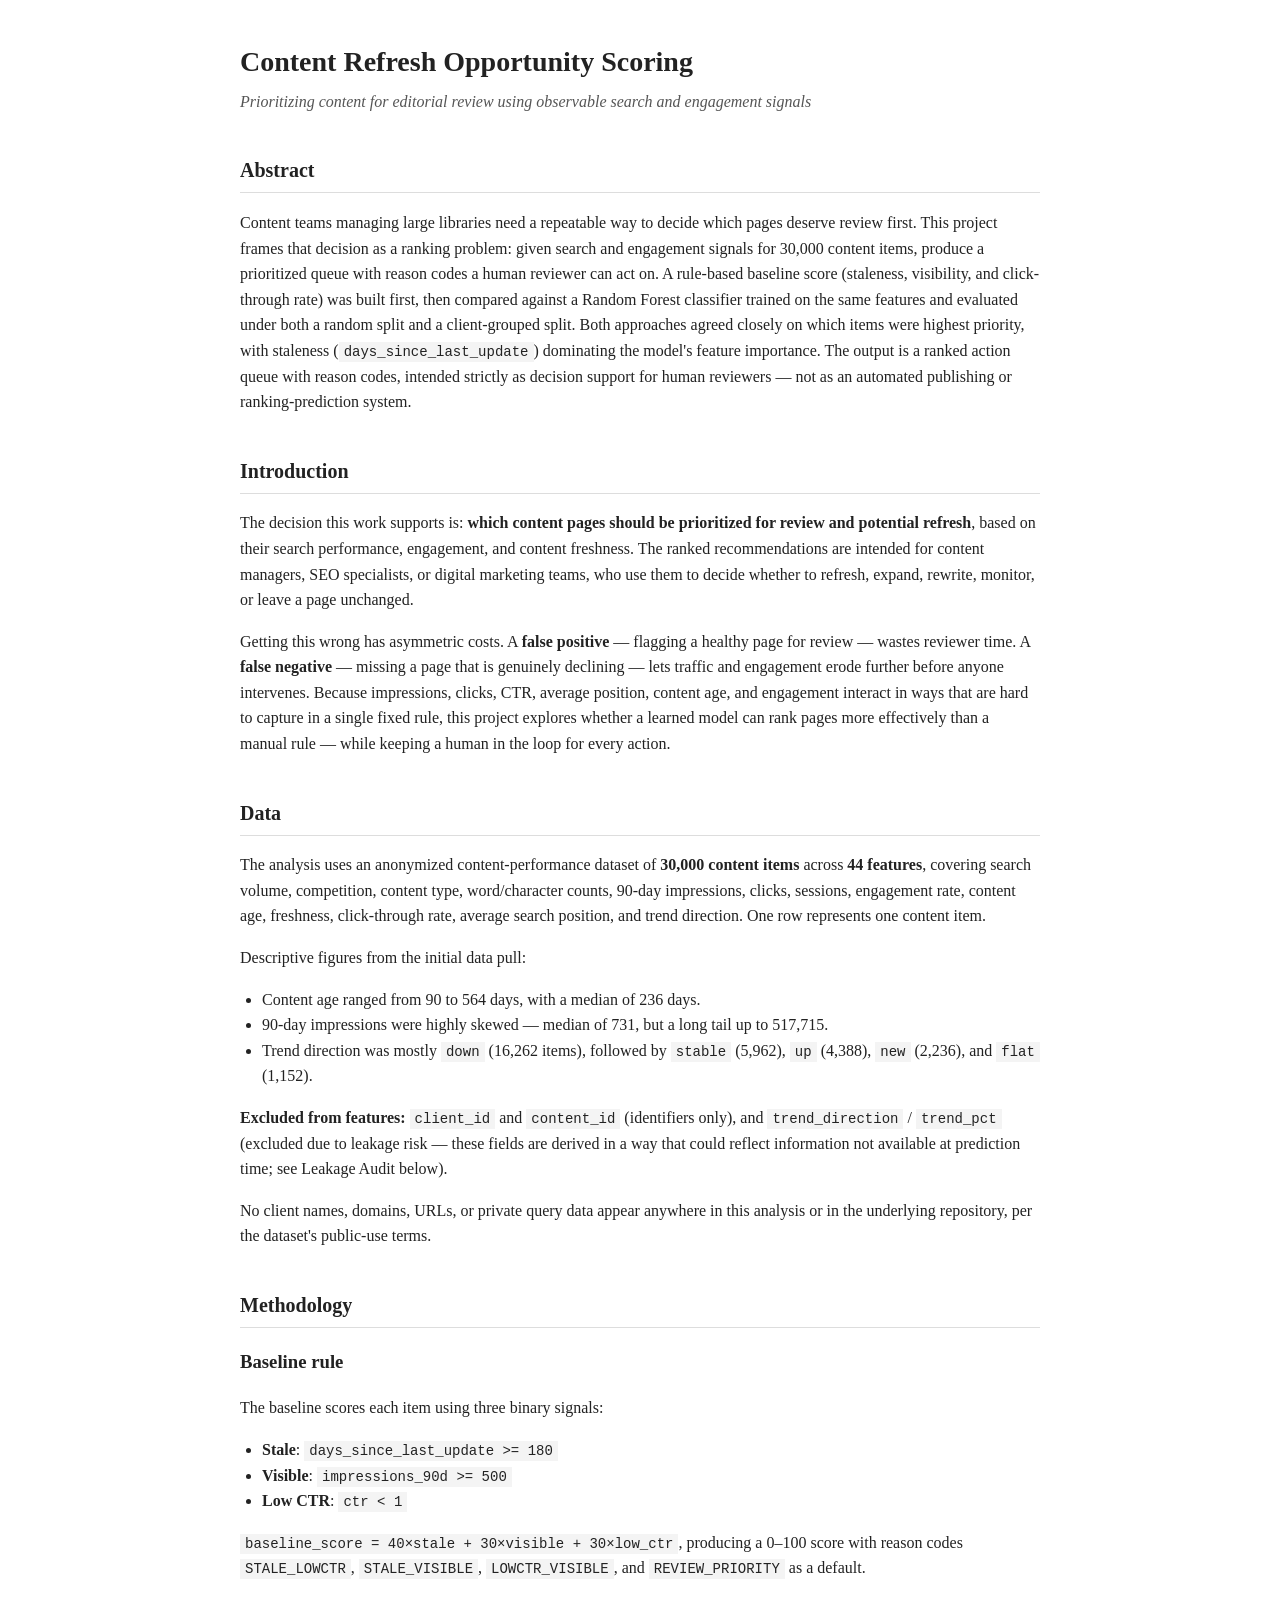
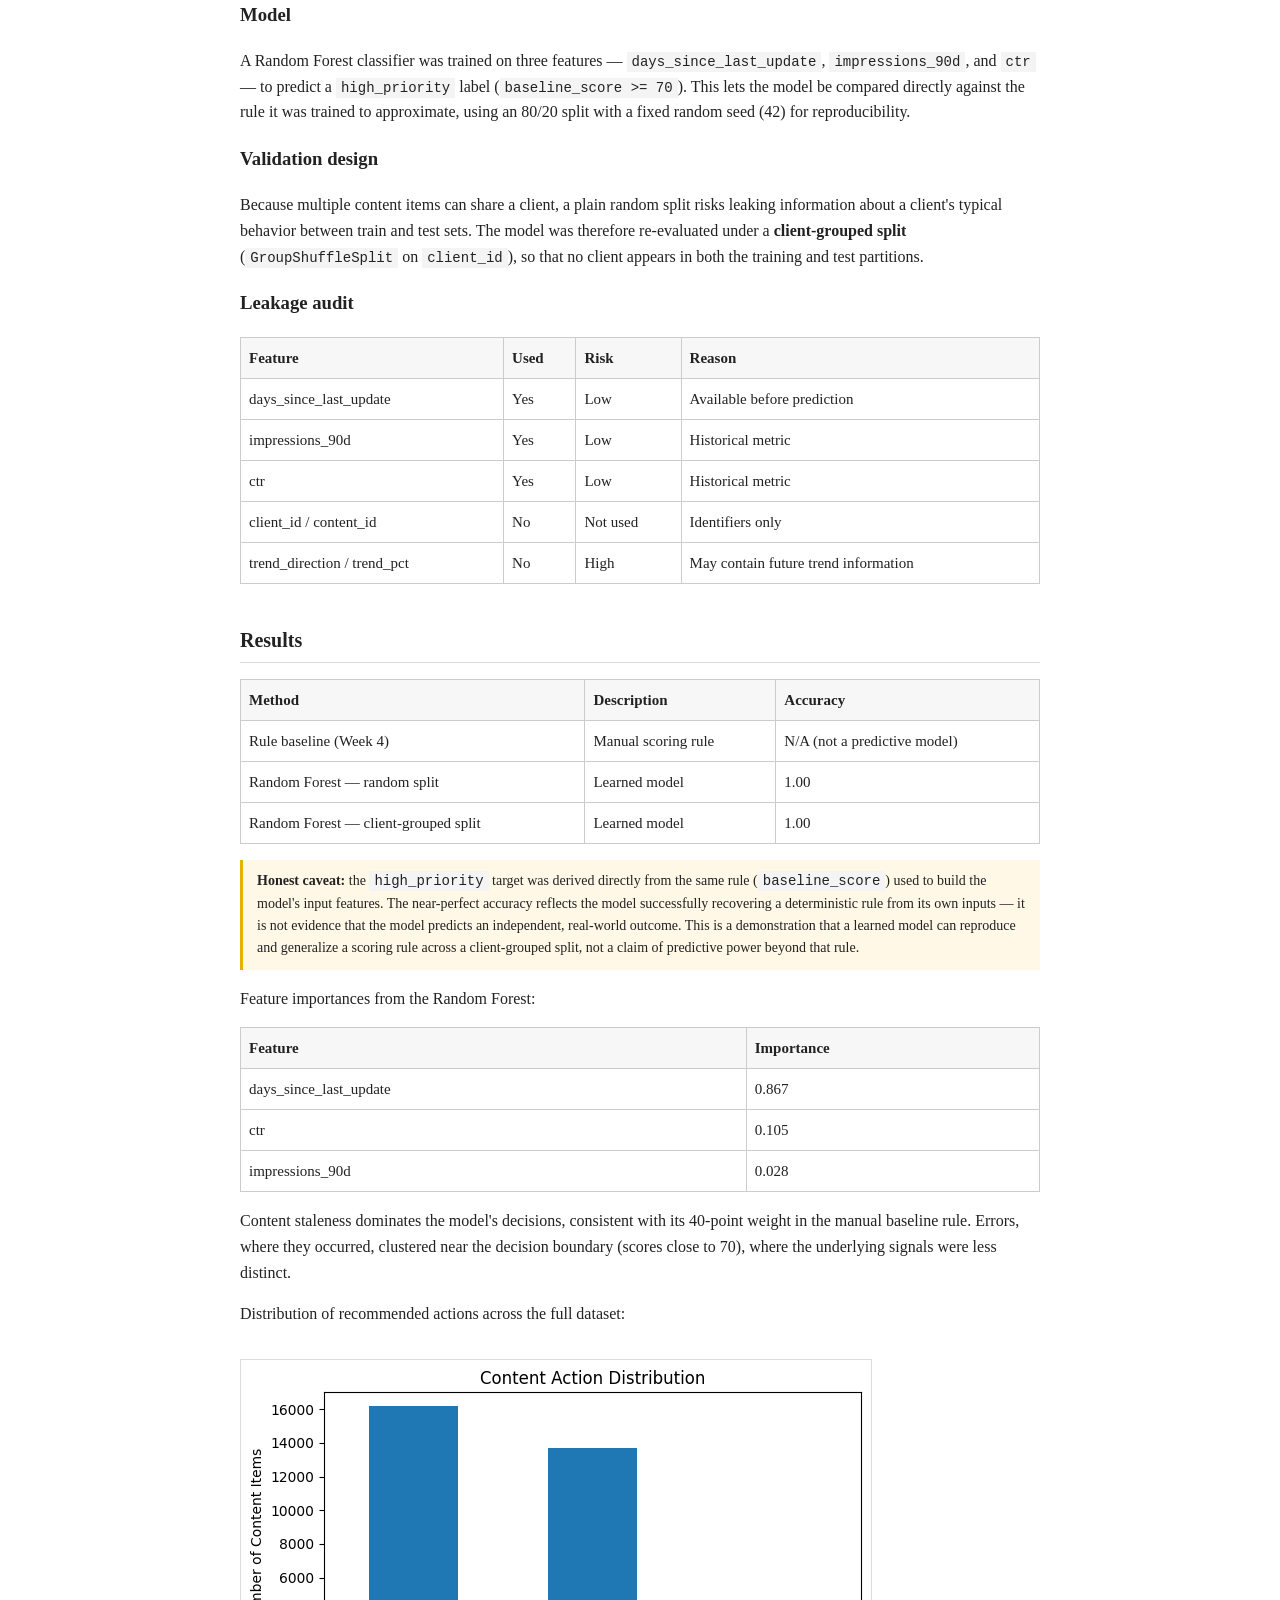
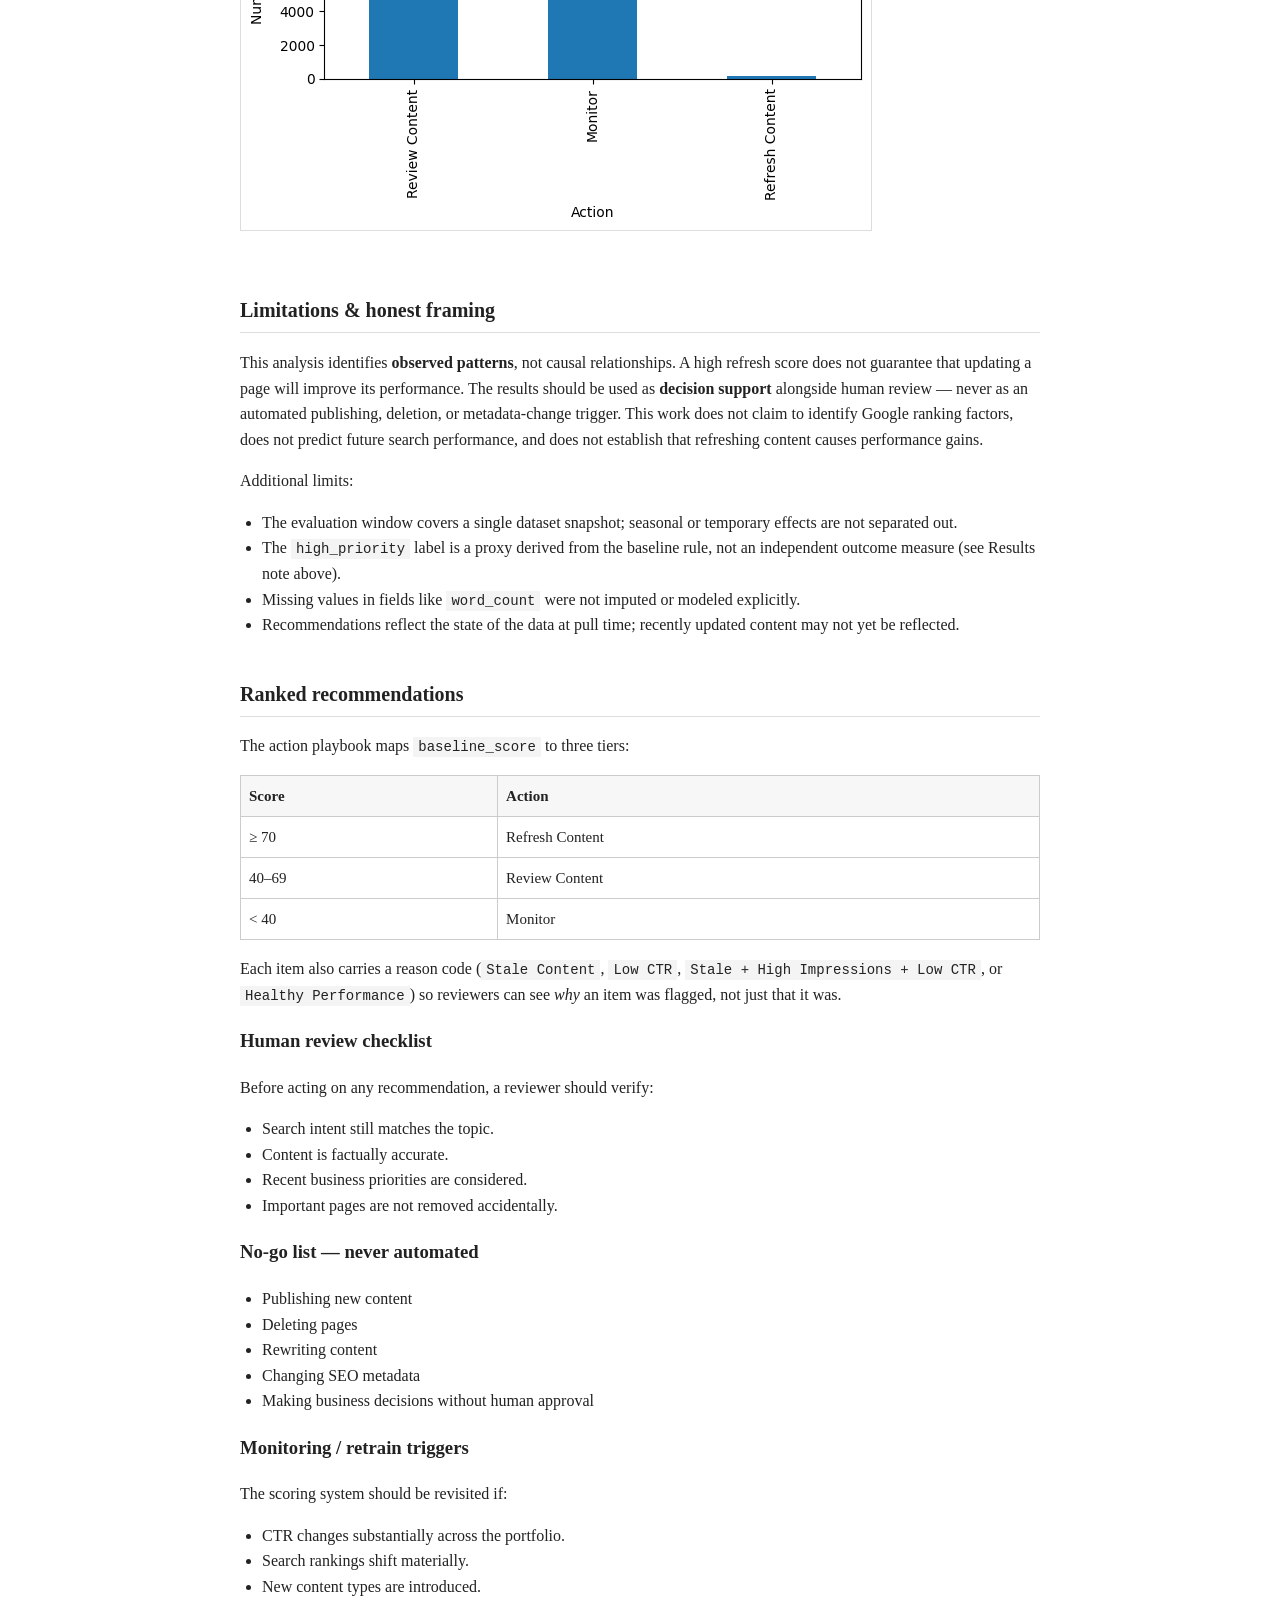
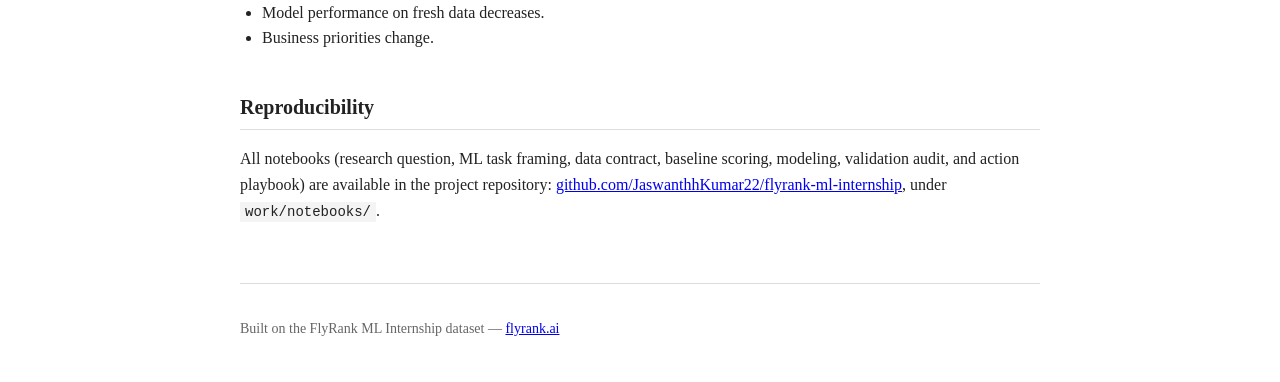
==== index.html @ 51cc2ea5 "Add initial HTML structure for content scoring project This HTML document outlines the project on co" ====
<!DOCTYPE html>
<html lang="en">
<head>
<meta charset="UTF-8">
<title>Content Refresh Opportunity Scoring — FlyRank Capstone</title>
<style>
  body { max-width: 800px; margin: 40px auto; padding: 0 20px; font-family: Georgia, serif; line-height: 1.6; color: #222; }
  h1 { font-size: 28px; margin-bottom: 4px; }
  .subtitle { color: #555; font-style: italic; margin-top: 0; }
  h2 { font-size: 20px; margin-top: 40px; border-bottom: 1px solid #ddd; padding-bottom: 6px; }
  table { border-collapse: collapse; width: 100%; margin: 16px 0; font-size: 15px; }
  th, td { border: 1px solid #ccc; padding: 8px; text-align: left; }
  th { background: #f7f7f7; }
  code { background: #f4f4f4; padding: 2px 5px; font-family: monospace; font-size: 14px; }
  img { max-width: 100%; margin: 16px 0; border: 1px solid #ddd; }
  .note { background: #fff8e6; border-left: 3px solid #e0b400; padding: 10px 14px; font-size: 14px; margin: 16px 0; }
  ul { padding-left: 22px; }
  footer { margin-top: 60px; padding-top: 20px; border-top: 1px solid #ddd; font-size: 14px; color: #666; }
</style>
</head>
<body>

<h1>Content Refresh Opportunity Scoring</h1>
<p class="subtitle">Prioritizing content for editorial review using observable search and engagement signals</p>

<h2>Abstract</h2>
<p>
Content teams managing large libraries need a repeatable way to decide which pages deserve review first.
This project frames that decision as a ranking problem: given search and engagement signals for 30,000
content items, produce a prioritized queue with reason codes a human reviewer can act on. A rule-based
baseline score (staleness, visibility, and click-through rate) was built first, then compared against a
Random Forest classifier trained on the same features and evaluated under both a random split and a
client-grouped split. Both approaches agreed closely on which items were highest priority, with staleness
(<code>days_since_last_update</code>) dominating the model's feature importance. The output is a ranked
action queue with reason codes, intended strictly as decision support for human reviewers — not as an
automated publishing or ranking-prediction system.
</p>

<h2>Introduction</h2>
<p>
The decision this work supports is: <strong>which content pages should be prioritized for review and
potential refresh</strong>, based on their search performance, engagement, and content freshness. The
ranked recommendations are intended for content managers, SEO specialists, or digital marketing teams,
who use them to decide whether to refresh, expand, rewrite, monitor, or leave a page unchanged.
</p>
<p>
Getting this wrong has asymmetric costs. A <strong>false positive</strong> — flagging a healthy page for
review — wastes reviewer time. A <strong>false negative</strong> — missing a page that is genuinely
declining — lets traffic and engagement erode further before anyone intervenes. Because impressions, clicks,
CTR, average position, content age, and engagement interact in ways that are hard to capture in a single
fixed rule, this project explores whether a learned model can rank pages more effectively than a manual
rule — while keeping a human in the loop for every action.
</p>

<h2>Data</h2>
<p>
The analysis uses an anonymized content-performance dataset of <strong>30,000 content items</strong> across
<strong>44 features</strong>, covering search volume, competition, content type, word/character counts,
90-day impressions, clicks, sessions, engagement rate, content age, freshness, click-through rate, average
search position, and trend direction. One row represents one content item.
</p>
<p>
Descriptive figures from the initial data pull:
</p>
<ul>
  <li>Content age ranged from 90 to 564 days, with a median of 236 days.</li>
  <li>90-day impressions were highly skewed — median of 731, but a long tail up to 517,715.</li>
  <li>Trend direction was mostly <code>down</code> (16,262 items), followed by <code>stable</code> (5,962),
  <code>up</code> (4,388), <code>new</code> (2,236), and <code>flat</code> (1,152).</li>
</ul>
<p>
<strong>Excluded from features:</strong> <code>client_id</code> and <code>content_id</code> (identifiers
only), and <code>trend_direction</code> / <code>trend_pct</code> (excluded due to leakage risk — these
fields are derived in a way that could reflect information not available at prediction time; see Leakage
Audit below).
</p>
<p>
No client names, domains, URLs, or private query data appear anywhere in this analysis or in the underlying
repository, per the dataset's public-use terms.
</p>

<h2>Methodology</h2>
<h3>Baseline rule</h3>
<p>
The baseline scores each item using three binary signals:
</p>
<ul>
  <li><strong>Stale</strong>: <code>days_since_last_update &gt;= 180</code></li>
  <li><strong>Visible</strong>: <code>impressions_90d &gt;= 500</code></li>
  <li><strong>Low CTR</strong>: <code>ctr &lt; 1</code></li>
</ul>
<p>
<code>baseline_score = 40×stale + 30×visible + 30×low_ctr</code>, producing a 0–100 score with reason
codes <code>STALE_LOWCTR</code>, <code>STALE_VISIBLE</code>, <code>LOWCTR_VISIBLE</code>, and
<code>REVIEW_PRIORITY</code> as a default.
</p>

<h3>Model</h3>
<p>
A Random Forest classifier was trained on three features — <code>days_since_last_update</code>,
<code>impressions_90d</code>, and <code>ctr</code> — to predict a <code>high_priority</code> label
(<code>baseline_score &gt;= 70</code>). This lets the model be compared directly against the rule it was
trained to approximate, using an 80/20 split with a fixed random seed (42) for reproducibility.
</p>

<h3>Validation design</h3>
<p>
Because multiple content items can share a client, a plain random split risks leaking information about a
client's typical behavior between train and test sets. The model was therefore re-evaluated under a
<strong>client-grouped split</strong> (<code>GroupShuffleSplit</code> on <code>client_id</code>), so that
no client appears in both the training and test partitions.
</p>

<h3>Leakage audit</h3>
<table>
<tr><th>Feature</th><th>Used</th><th>Risk</th><th>Reason</th></tr>
<tr><td>days_since_last_update</td><td>Yes</td><td>Low</td><td>Available before prediction</td></tr>
<tr><td>impressions_90d</td><td>Yes</td><td>Low</td><td>Historical metric</td></tr>
<tr><td>ctr</td><td>Yes</td><td>Low</td><td>Historical metric</td></tr>
<tr><td>client_id / content_id</td><td>No</td><td>Not used</td><td>Identifiers only</td></tr>
<tr><td>trend_direction / trend_pct</td><td>No</td><td>High</td><td>May contain future trend information</td></tr>
</table>

<h2>Results</h2>
<table>
<tr><th>Method</th><th>Description</th><th>Accuracy</th></tr>
<tr><td>Rule baseline (Week 4)</td><td>Manual scoring rule</td><td>N/A (not a predictive model)</td></tr>
<tr><td>Random Forest — random split</td><td>Learned model</td><td>1.00</td></tr>
<tr><td>Random Forest — client-grouped split</td><td>Learned model</td><td>1.00</td></tr>
</table>

<div class="note">
<strong>Honest caveat:</strong> the <code>high_priority</code> target was derived directly from the same
rule (<code>baseline_score</code>) used to build the model's input features. The near-perfect accuracy
reflects the model successfully recovering a deterministic rule from its own inputs — it is not evidence
that the model predicts an independent, real-world outcome. This is a demonstration that a learned model
can reproduce and generalize a scoring rule across a client-grouped split, not a claim of predictive power
beyond that rule.
</div>

<p>Feature importances from the Random Forest:</p>
<table>
<tr><th>Feature</th><th>Importance</th></tr>
<tr><td>days_since_last_update</td><td>0.867</td></tr>
<tr><td>ctr</td><td>0.105</td></tr>
<tr><td>impressions_90d</td><td>0.028</td></tr>
</table>
<p>
Content staleness dominates the model's decisions, consistent with its 40-point weight in the manual
baseline rule. Errors, where they occurred, clustered near the decision boundary (scores close to 70),
where the underlying signals were less distinct.
</p>

<p>Distribution of recommended actions across the full dataset:</p>
<img src="work/figures/action_distribution.png" alt="Bar chart showing counts of content items assigned to Refresh Content, Review Content, and Monitor actions">

<h2>Limitations &amp; honest framing</h2>
<p>
This analysis identifies <strong>observed patterns</strong>, not causal relationships. A high refresh
score does not guarantee that updating a page will improve its performance. The results should be used as
<strong>decision support</strong> alongside human review — never as an automated publishing, deletion, or
metadata-change trigger. This work does not claim to identify Google ranking factors, does not predict
future search performance, and does not establish that refreshing content causes performance gains.
</p>
<p>
Additional limits:
</p>
<ul>
  <li>The evaluation window covers a single dataset snapshot; seasonal or temporary effects are not
  separated out.</li>
  <li>The <code>high_priority</code> label is a proxy derived from the baseline rule, not an independent
  outcome measure (see Results note above).</li>
  <li>Missing values in fields like <code>word_count</code> were not imputed or modeled explicitly.</li>
  <li>Recommendations reflect the state of the data at pull time; recently updated content may not yet be
  reflected.</li>
</ul>

<h2>Ranked recommendations</h2>
<p>
The action playbook maps <code>baseline_score</code> to three tiers:
</p>
<table>
<tr><th>Score</th><th>Action</th></tr>
<tr><td>≥ 70</td><td>Refresh Content</td></tr>
<tr><td>40–69</td><td>Review Content</td></tr>
<tr><td>&lt; 40</td><td>Monitor</td></tr>
</table>
<p>
Each item also carries a reason code (<code>Stale Content</code>, <code>Low CTR</code>,
<code>Stale + High Impressions + Low CTR</code>, or <code>Healthy Performance</code>) so reviewers can see
<em>why</em> an item was flagged, not just that it was.
</p>

<h3>Human review checklist</h3>
<p>Before acting on any recommendation, a reviewer should verify:</p>
<ul>
  <li>Search intent still matches the topic.</li>
  <li>Content is factually accurate.</li>
  <li>Recent business priorities are considered.</li>
  <li>Important pages are not removed accidentally.</li>
</ul>

<h3>No-go list — never automated</h3>
<ul>
  <li>Publishing new content</li>
  <li>Deleting pages</li>
  <li>Rewriting content</li>
  <li>Changing SEO metadata</li>
  <li>Making business decisions without human approval</li>
</ul>

<h3>Monitoring / retrain triggers</h3>
<p>The scoring system should be revisited if:</p>
<ul>
  <li>CTR changes substantially across the portfolio.</li>
  <li>Search rankings shift materially.</li>
  <li>New content types are introduced.</li>
  <li>Model performance on fresh data decreases.</li>
  <li>Business priorities change.</li>
</ul>

<h2>Reproducibility</h2>
<p>
All notebooks (research question, ML task framing, data contract, baseline scoring, modeling, validation
audit, and action playbook) are available in the project repository:
<a href="https://github.com/JaswanthhKumar22/flyrank-ml-internship">github.com/JaswanthhKumar22/flyrank-ml-internship</a>,
under <code>work/notebooks/</code>.
</p>

<footer>
<p>Built on the FlyRank ML Internship dataset — <a href="https://flyrank.ai">flyrank.ai</a></p>
</footer>

</body>
</html>
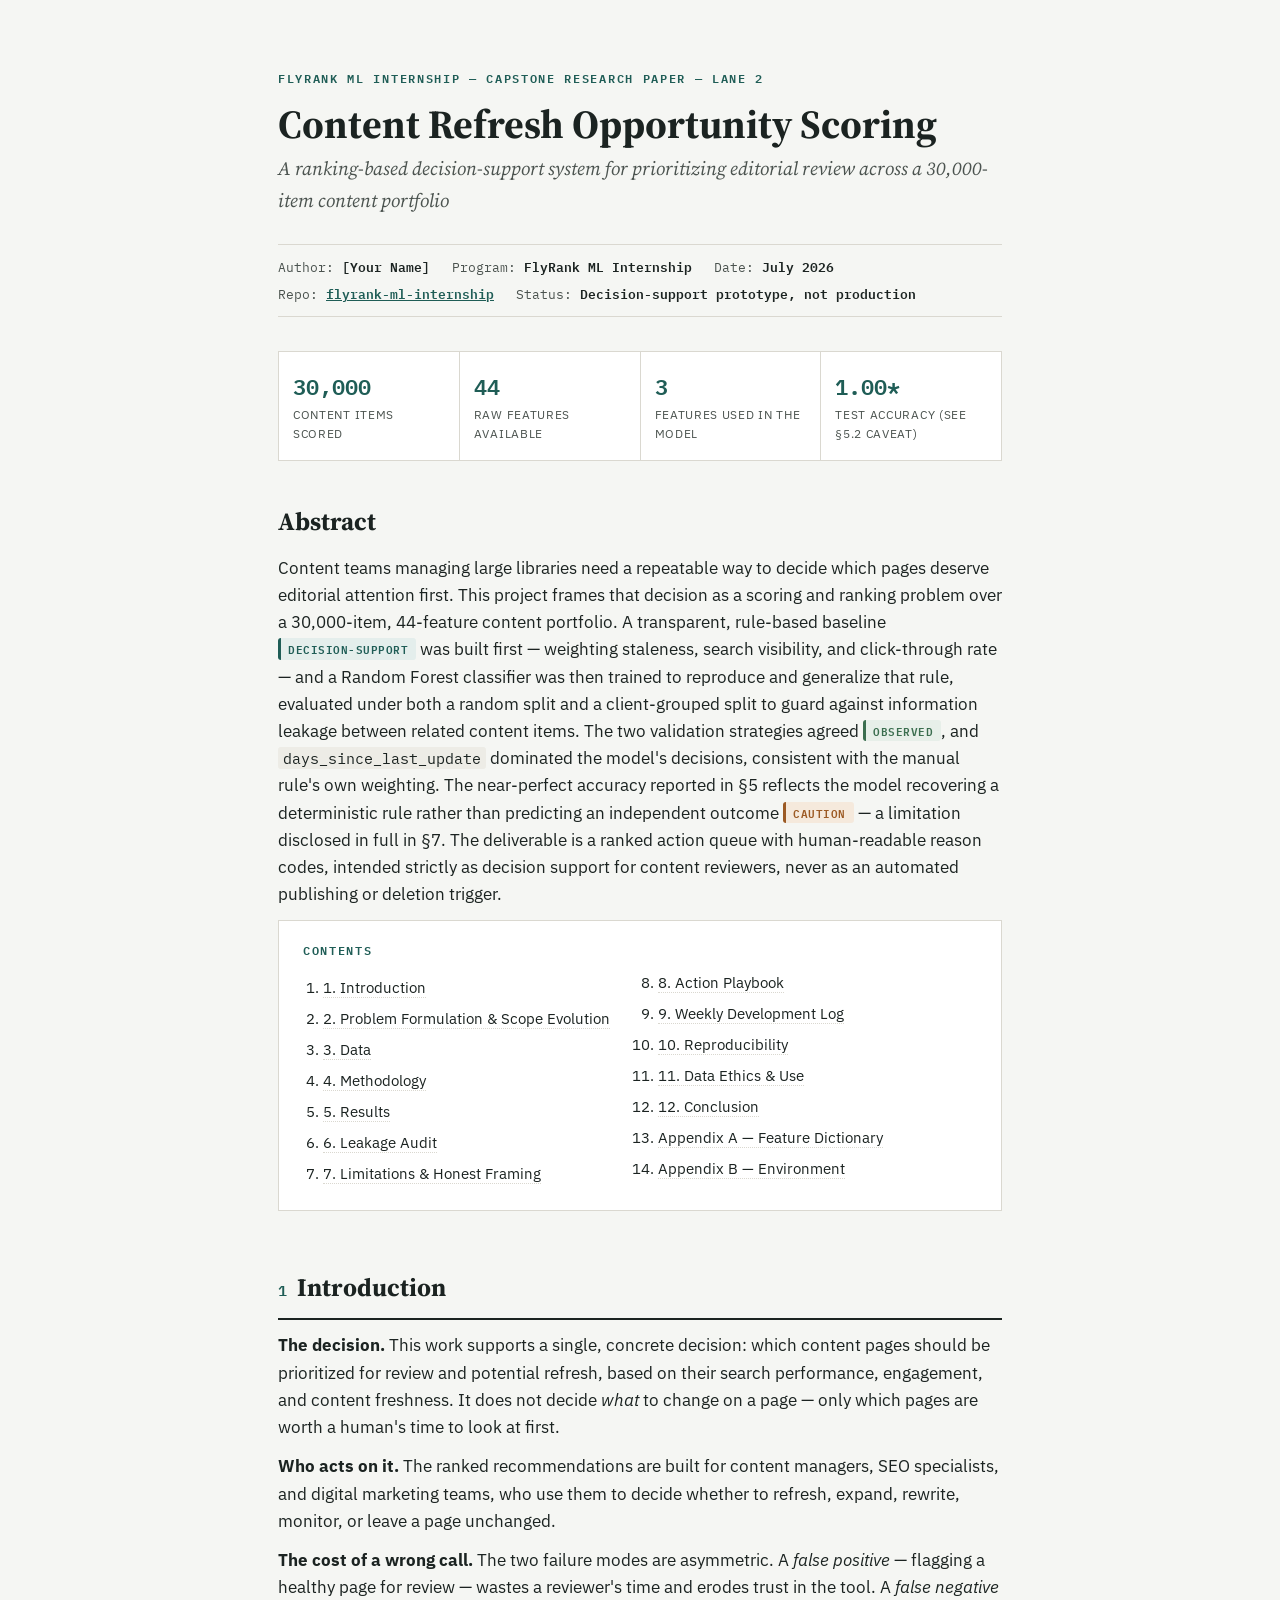
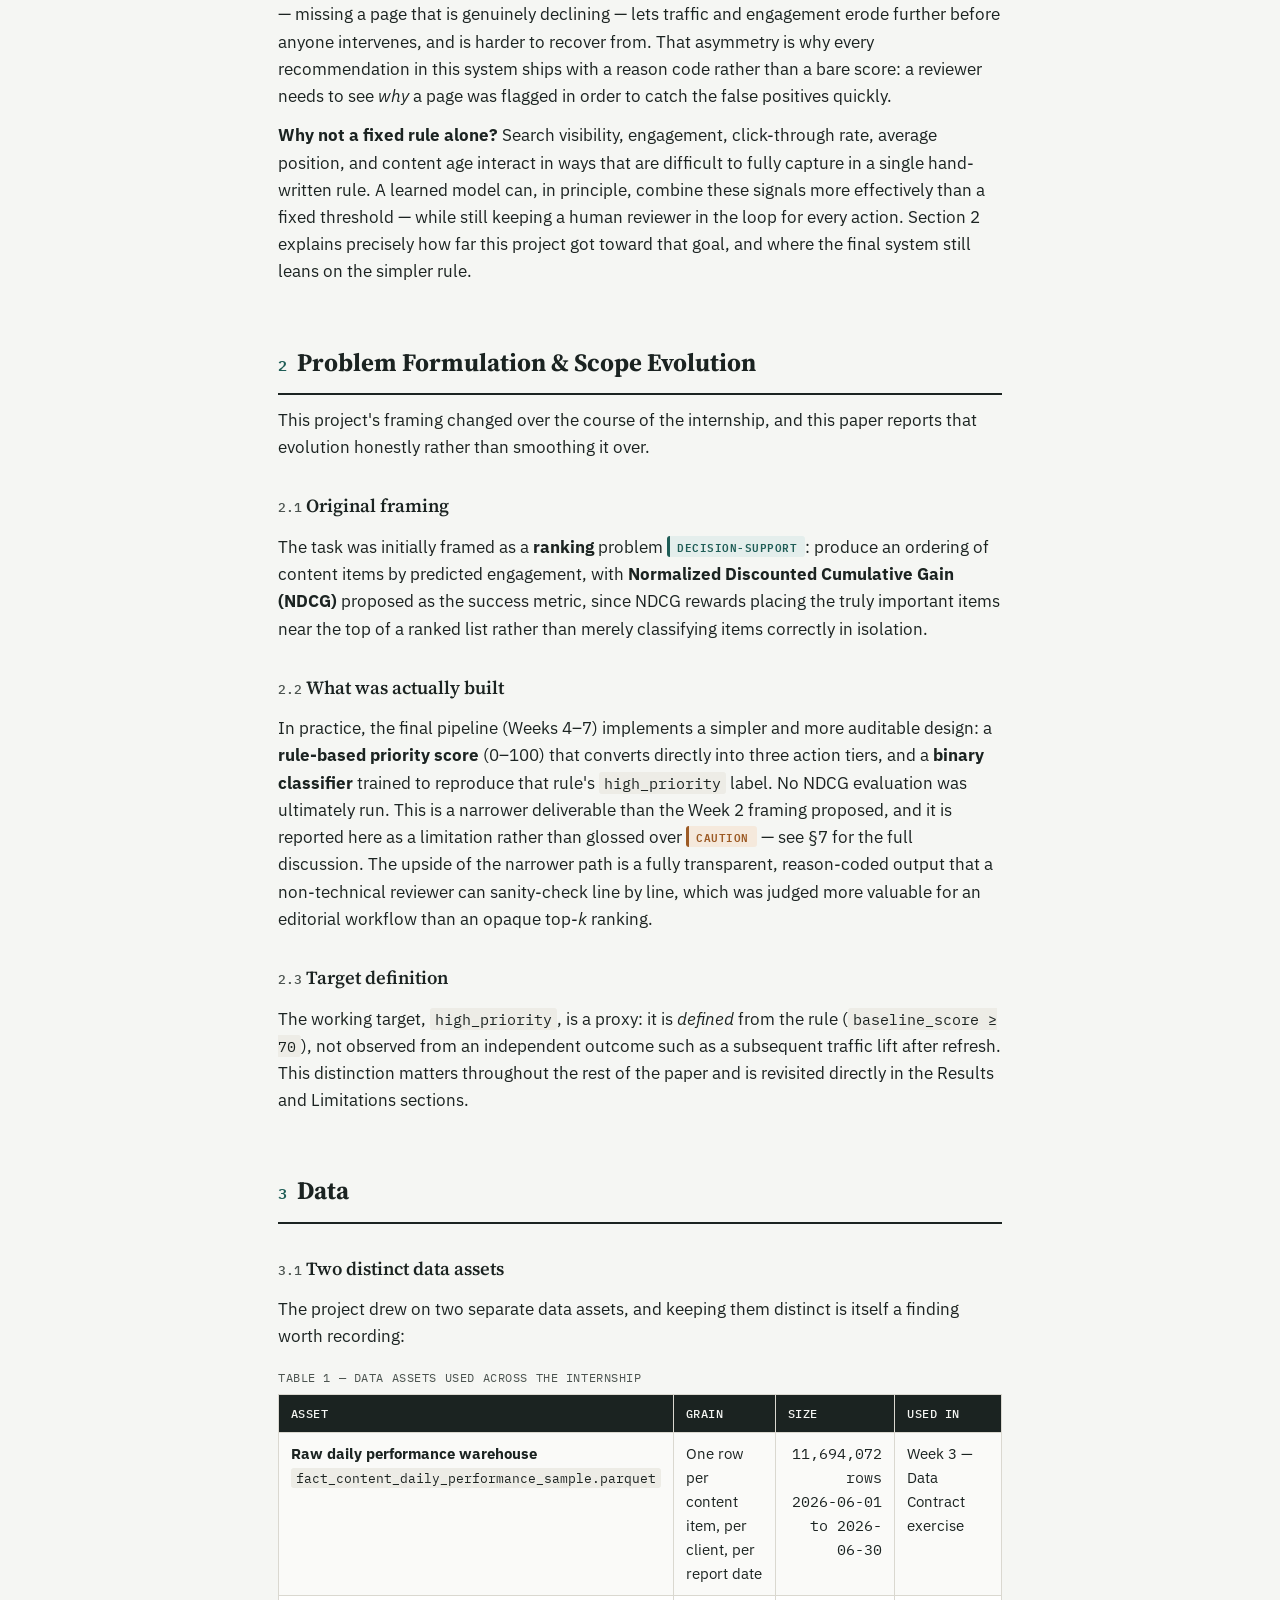
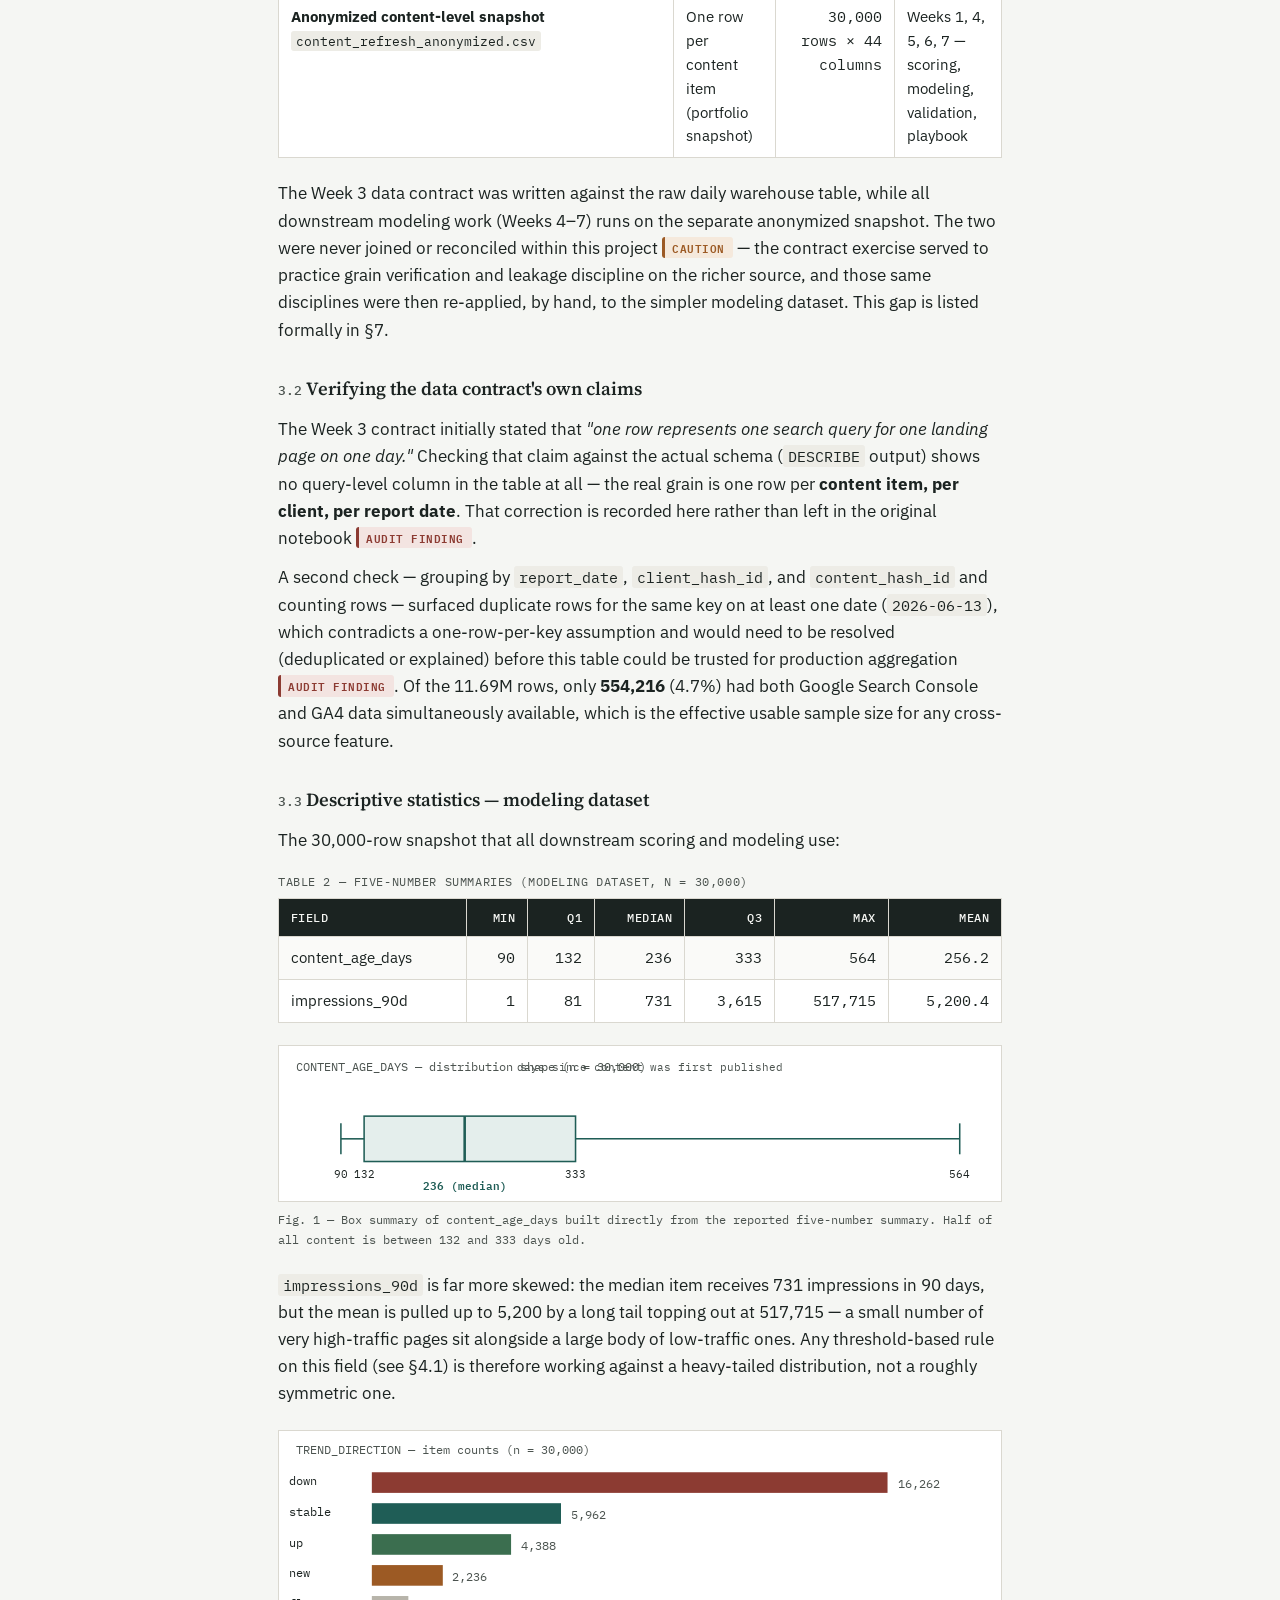
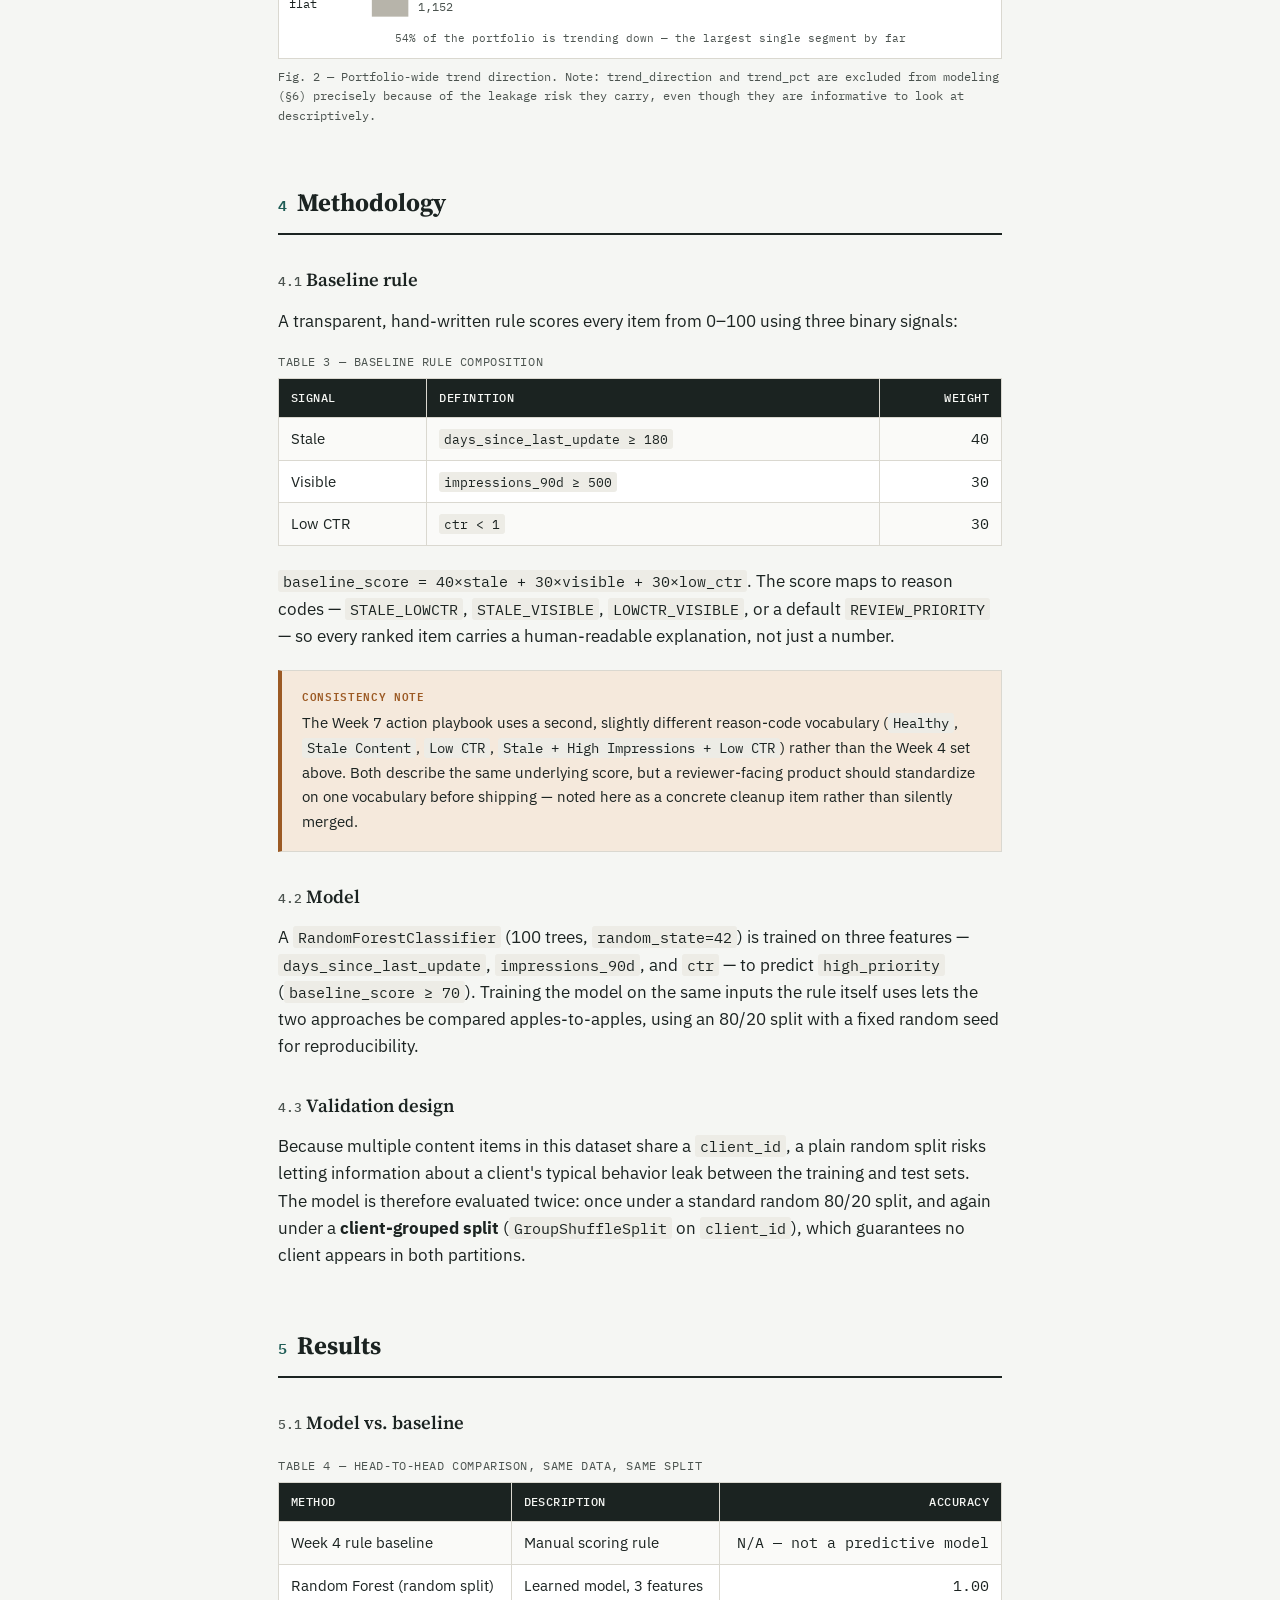
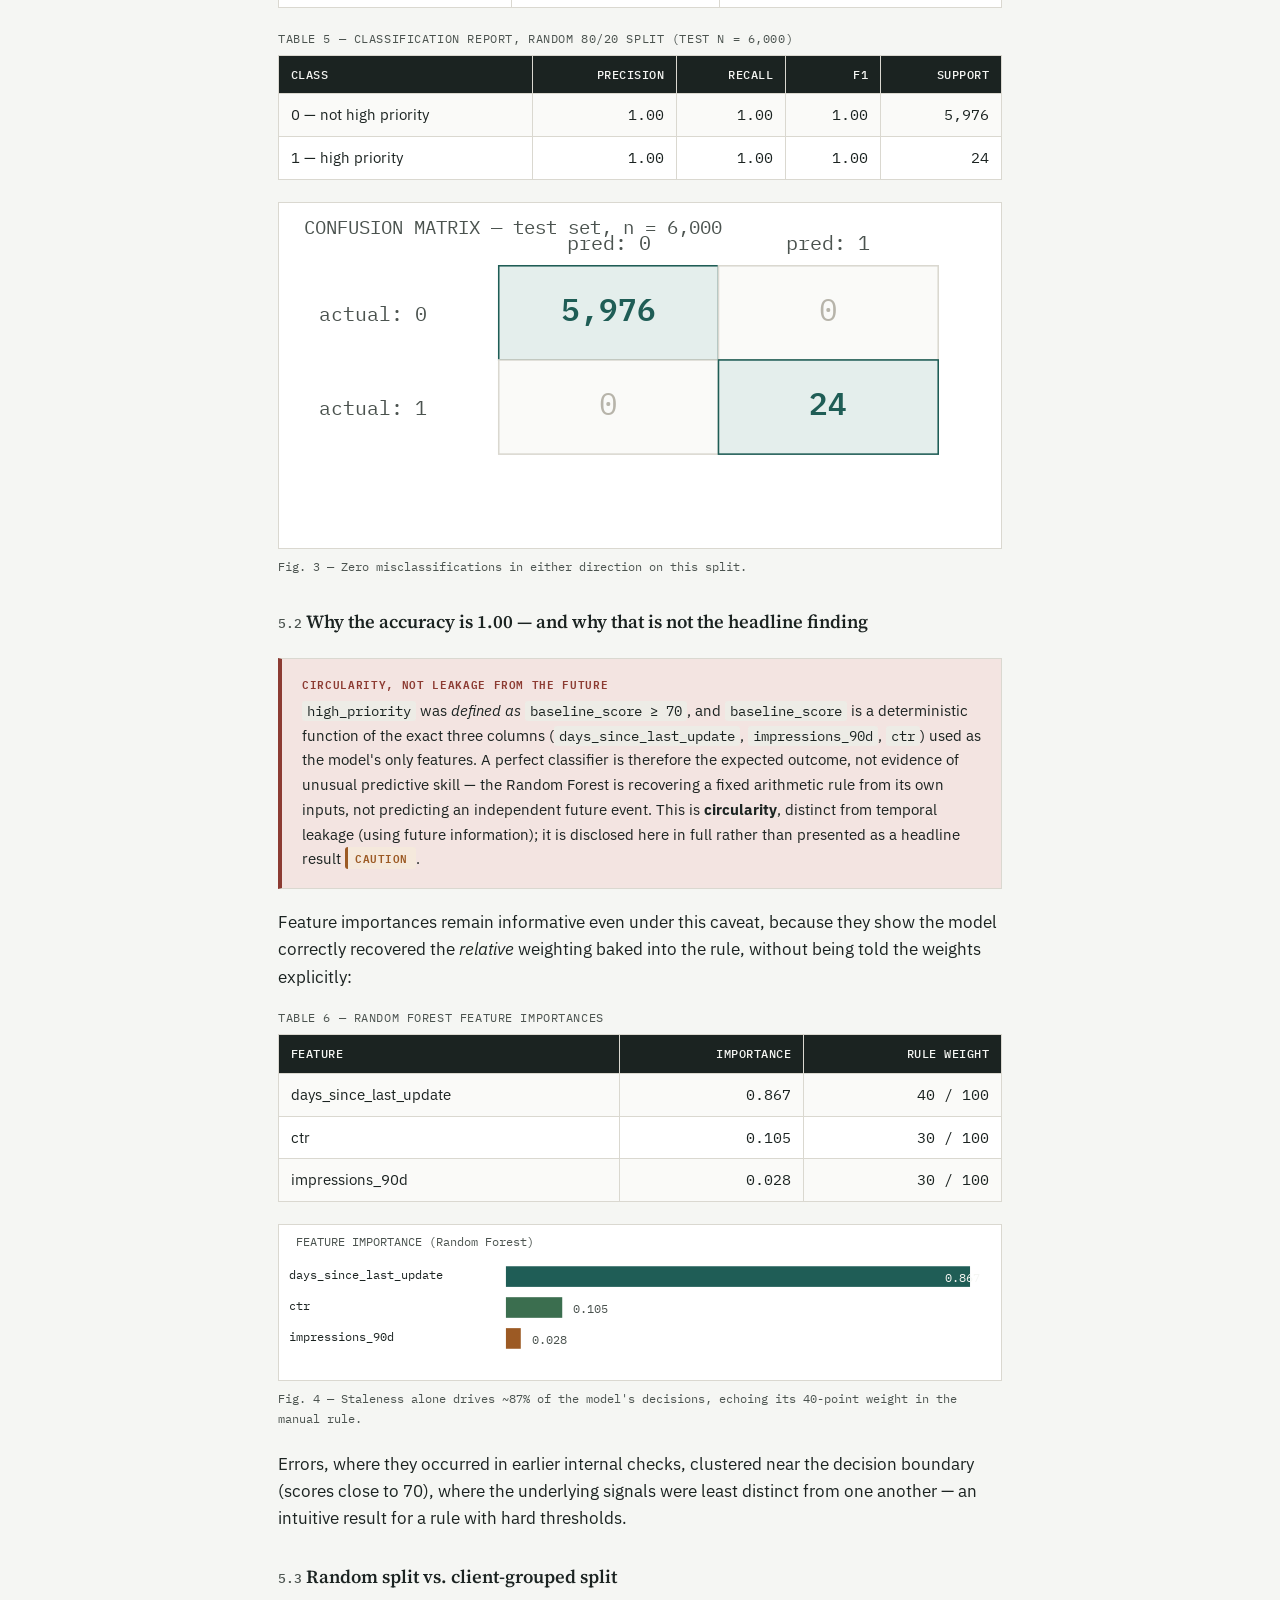
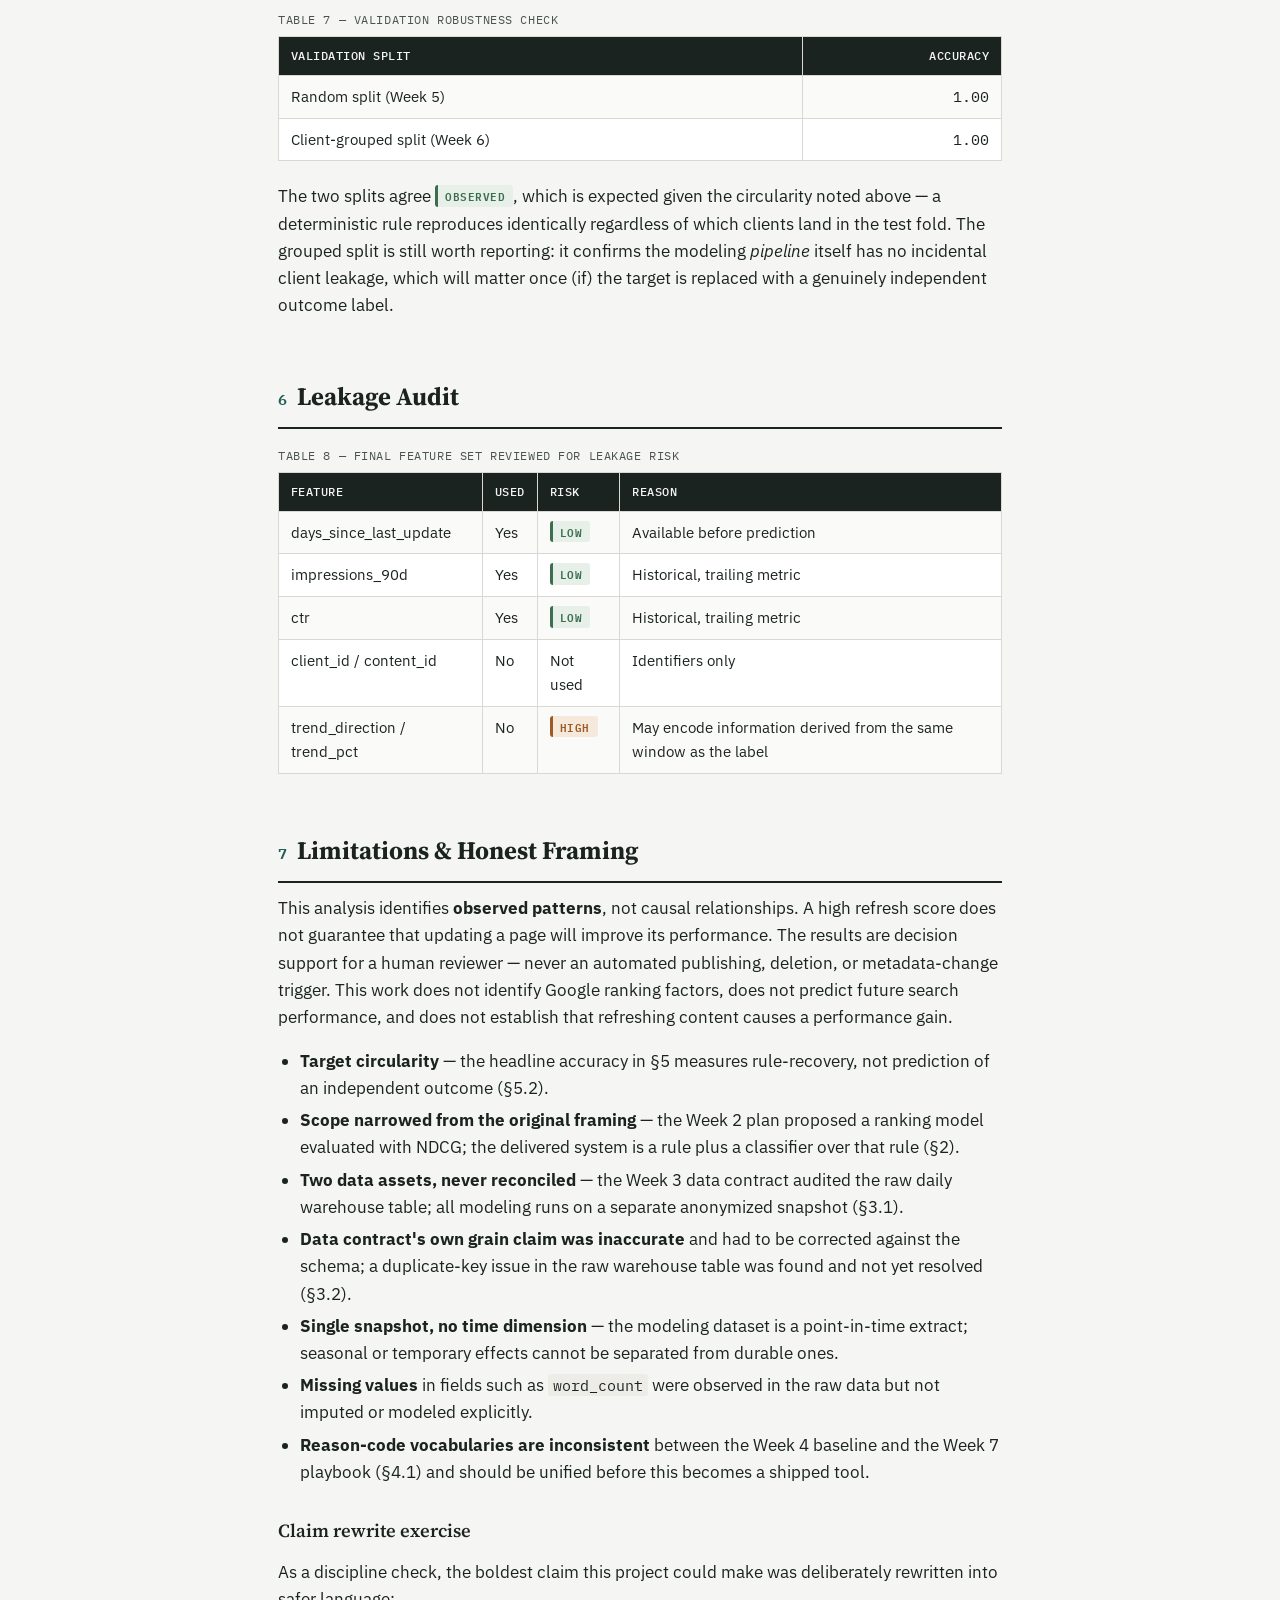
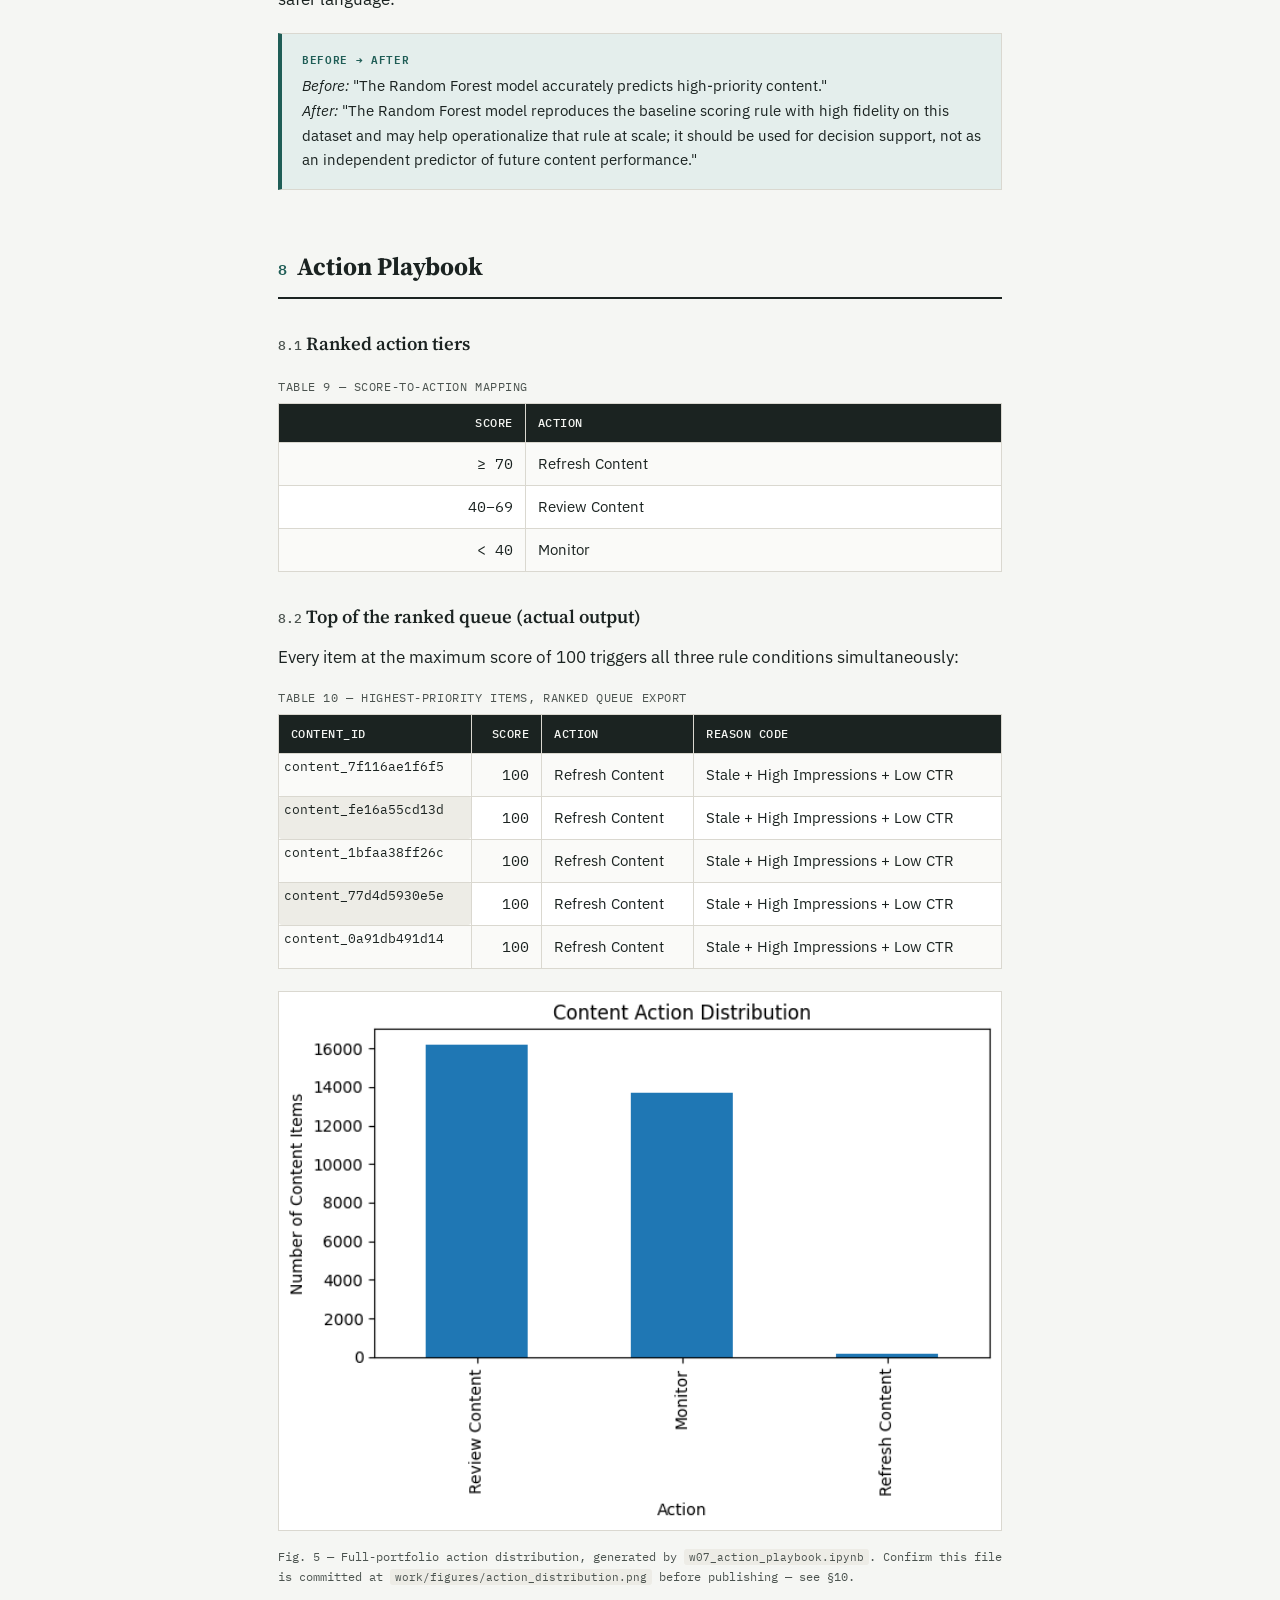
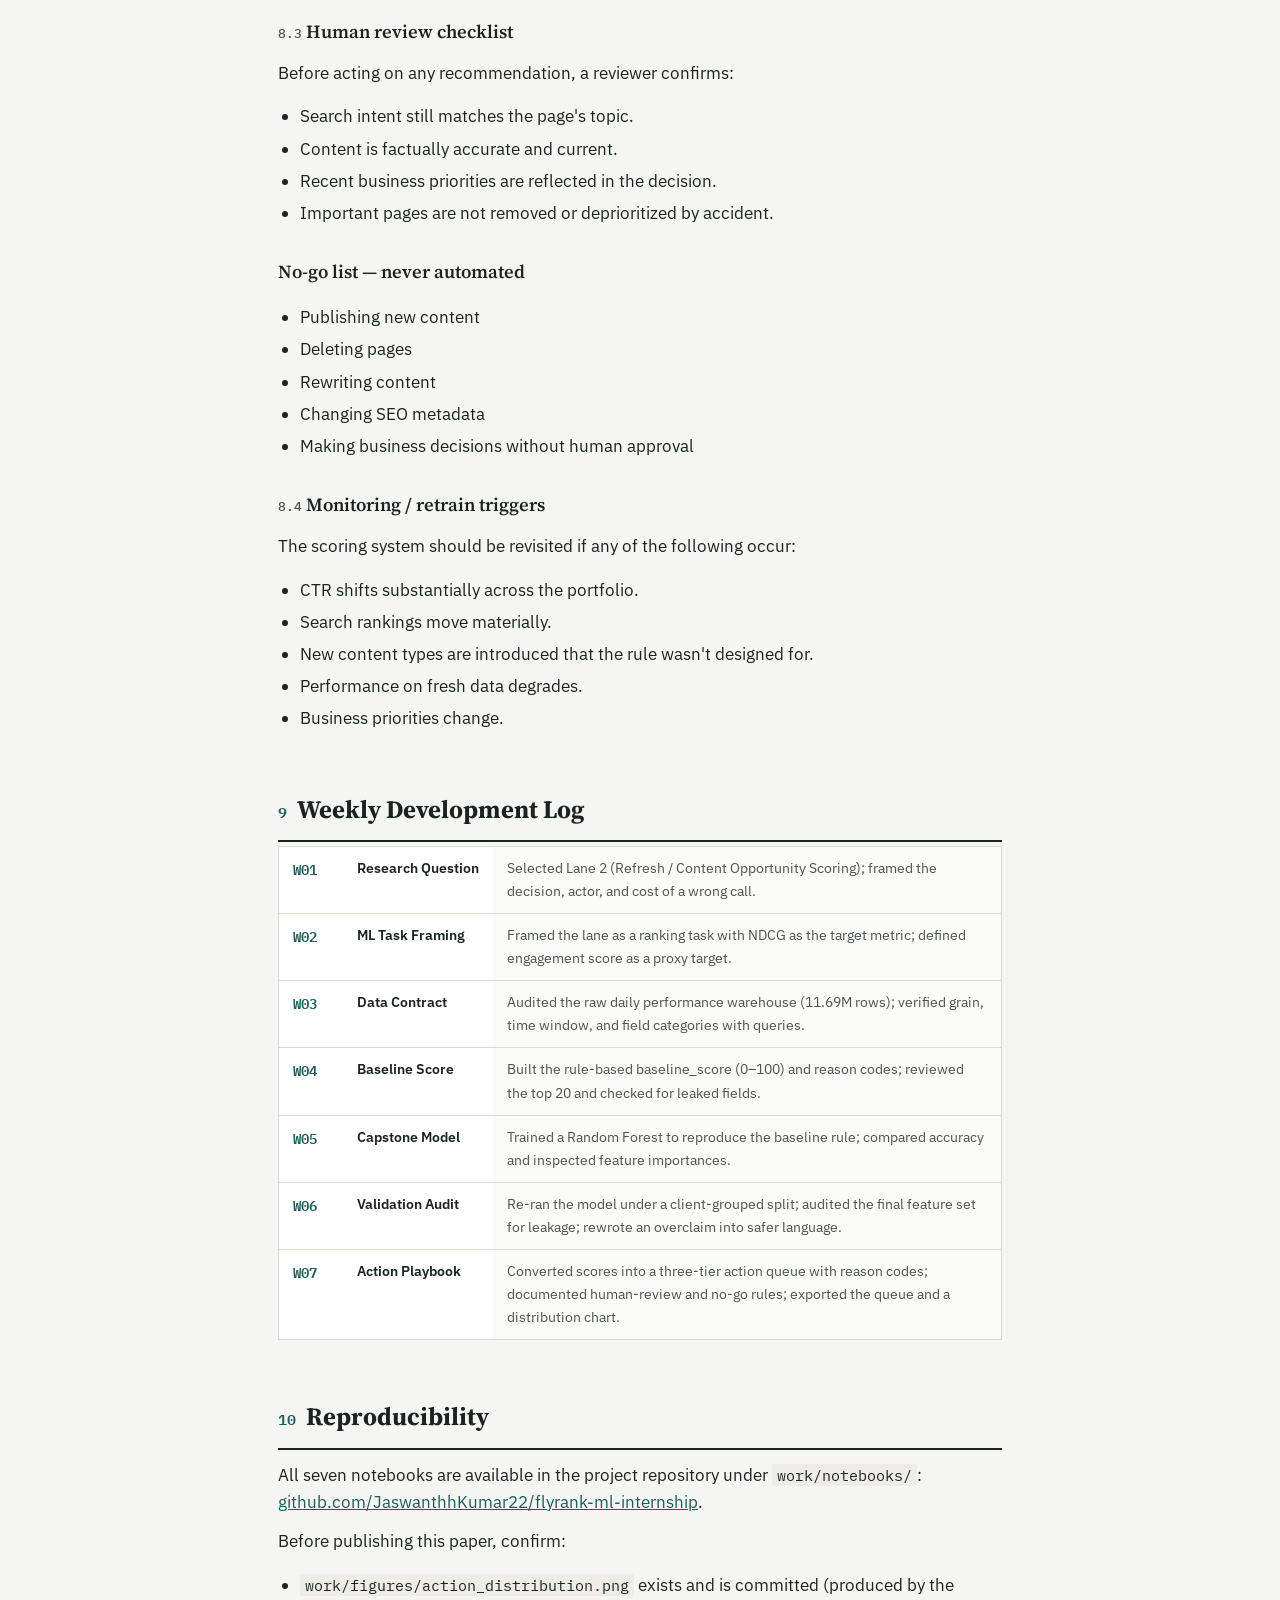
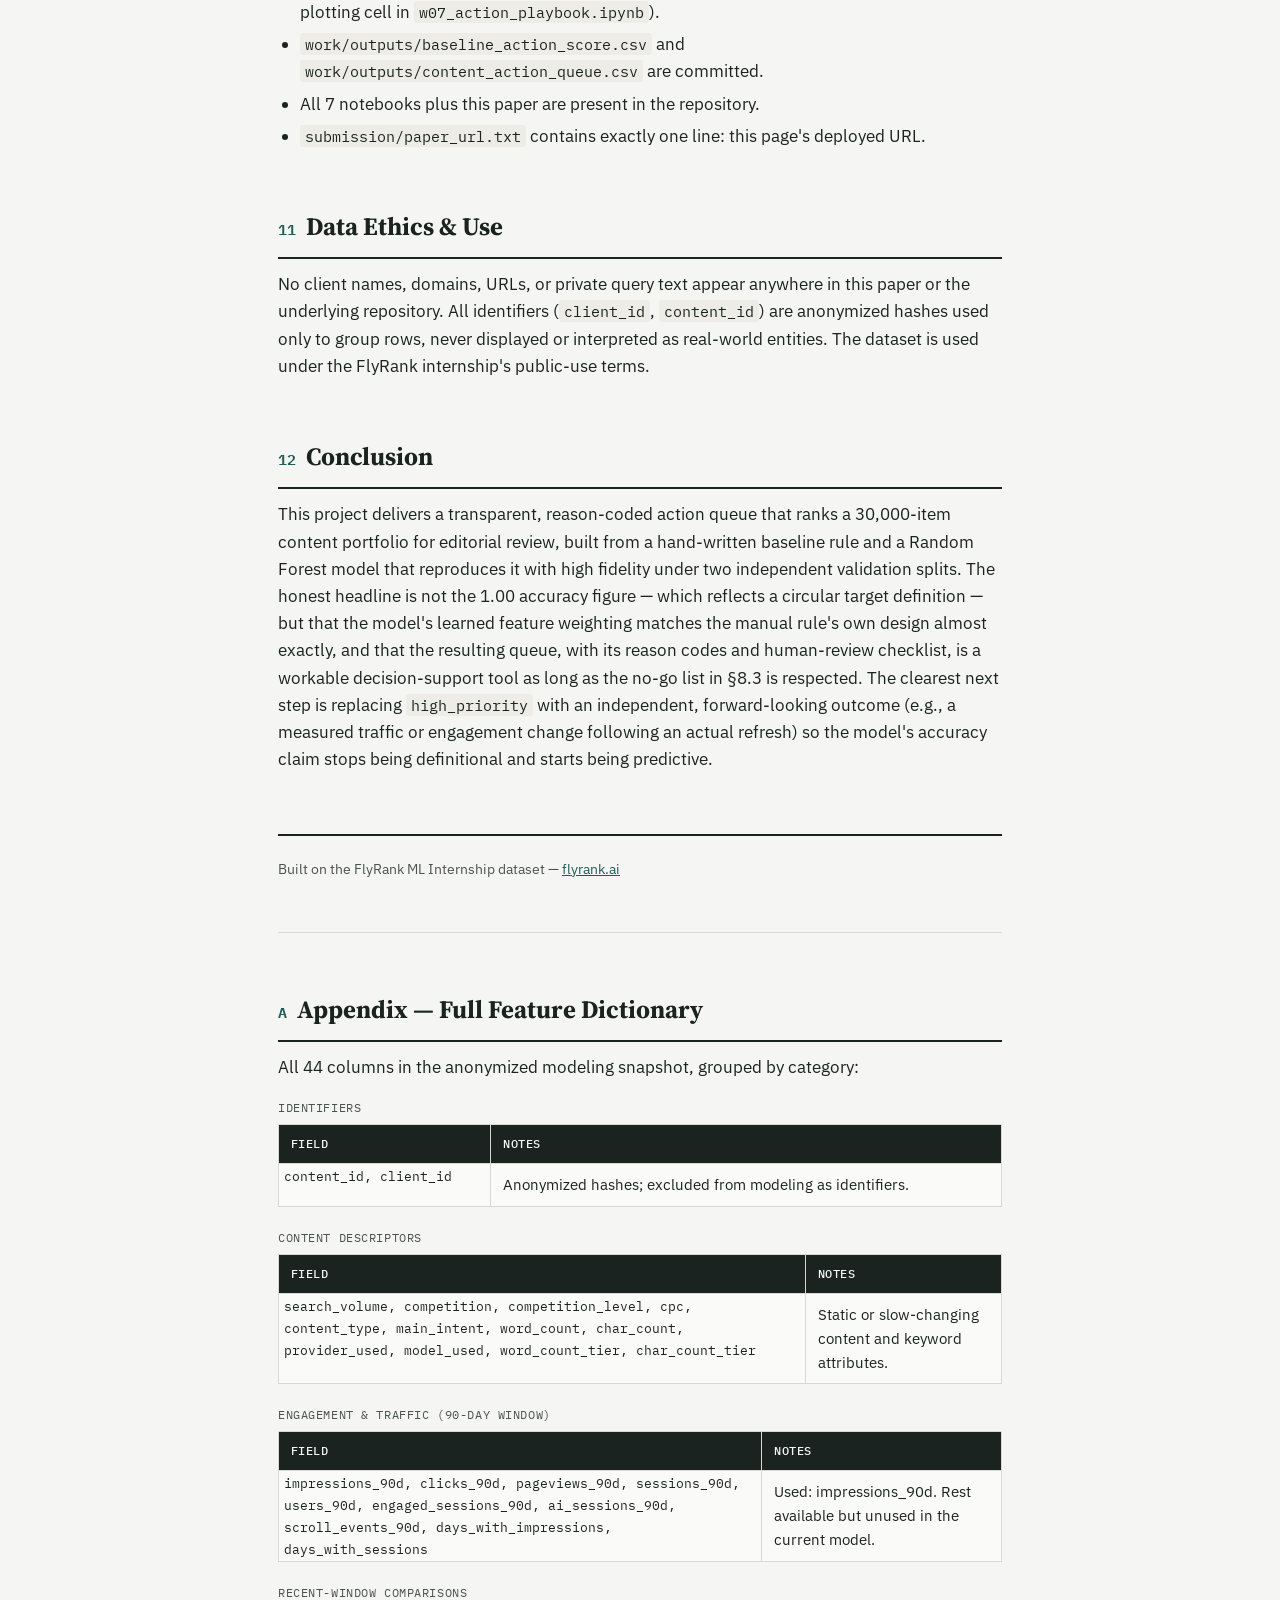
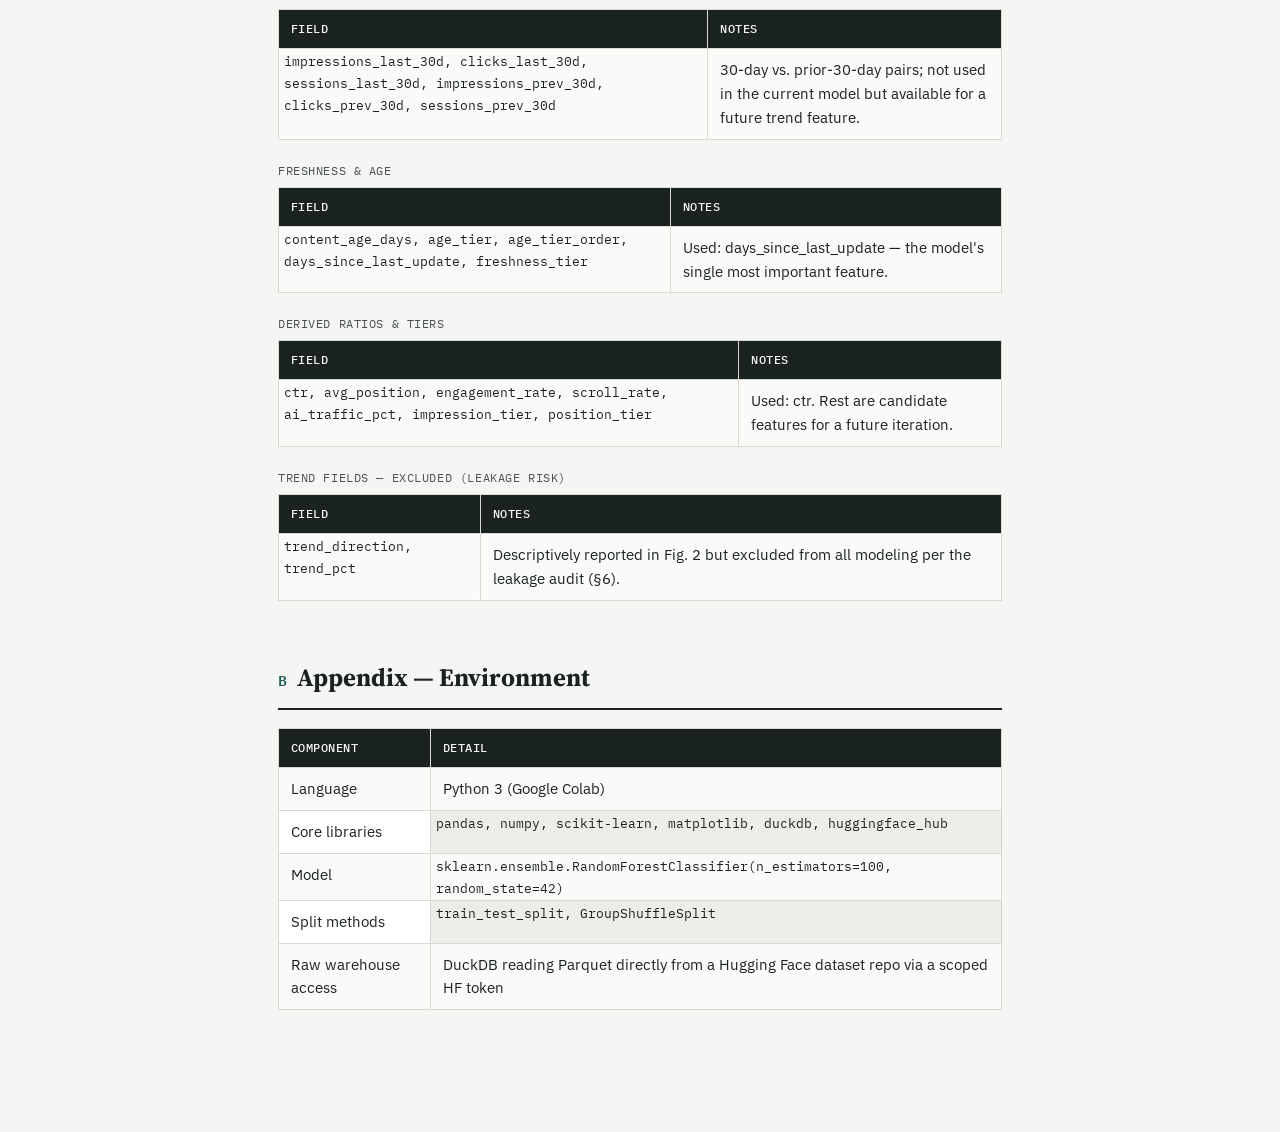
==== commit bf15d879: "submisssion paper pages" ====
--- a/index.html
+++ b/index.html
@@ -2,234 +2,864 @@
 <html lang="en">
 <head>
 <meta charset="UTF-8">
-<title>Content Refresh Opportunity Scoring — FlyRank Capstone</title>
+<meta name="viewport" content="width=device-width, initial-scale=1.0">
+<title>Content Refresh Opportunity Scoring — FlyRank ML Internship Capstone</title>
+<link rel="preconnect" href="https://fonts.googleapis.com">
+<link href="https://fonts.googleapis.com/css2?family=Source+Serif+4:opsz,wght@8..60,400;8..60,600;8..60,700&family=IBM+Plex+Sans:wght@400;500;600&family=IBM+Plex+Mono:wght@400;500;600&display=swap" rel="stylesheet">
 <style>
-  body { max-width: 800px; margin: 40px auto; padding: 0 20px; font-family: Georgia, serif; line-height: 1.6; color: #222; }
-  h1 { font-size: 28px; margin-bottom: 4px; }
-  .subtitle { color: #555; font-style: italic; margin-top: 0; }
-  h2 { font-size: 20px; margin-top: 40px; border-bottom: 1px solid #ddd; padding-bottom: 6px; }
-  table { border-collapse: collapse; width: 100%; margin: 16px 0; font-size: 15px; }
-  th, td { border: 1px solid #ccc; padding: 8px; text-align: left; }
-  th { background: #f7f7f7; }
-  code { background: #f4f4f4; padding: 2px 5px; font-family: monospace; font-size: 14px; }
-  img { max-width: 100%; margin: 16px 0; border: 1px solid #ddd; }
-  .note { background: #fff8e6; border-left: 3px solid #e0b400; padding: 10px 14px; font-size: 14px; margin: 16px 0; }
-  ul { padding-left: 22px; }
-  footer { margin-top: 60px; padding-top: 20px; border-top: 1px solid #ddd; font-size: 14px; color: #666; }
+  :root{
+    --paper:#F5F6F3;
+    --paper-raised:#FFFFFF;
+    --ink:#1B2321;
+    --ink-soft:#4B534F;
+    --rule:#DAD8D0;
+    --accent:#1F5D56;      /* deep teal — primary */
+    --accent-soft:#E4EEEC;
+    --caution:#9C5A24;     /* burnt ochre — caution/flag */
+    --caution-soft:#F5E9DC;
+    --observed:#3B6E4F;    /* sage — "observed / decision-support" tag */
+    --observed-soft:#E7EFE9;
+    --danger:#8C3B32;
+    --danger-soft:#F3E4E1;
+  }
+  *{box-sizing:border-box;}
+  body{
+    margin:0;
+    background:var(--paper);
+    color:var(--ink);
+    font-family:"IBM Plex Sans", sans-serif;
+    font-size:16.5px;
+    line-height:1.65;
+  }
+  .sheet{
+    max-width:780px;
+    margin:0 auto;
+    padding:64px 28px 100px;
+  }
+  .eyebrow{
+    font-family:"IBM Plex Mono", monospace;
+    text-transform:uppercase;
+    letter-spacing:0.14em;
+    font-size:12px;
+    color:var(--accent);
+    font-weight:600;
+  }
+  h1.title{
+    font-family:"Source Serif 4", serif;
+    font-size:40px;
+    line-height:1.15;
+    font-weight:700;
+    margin:10px 0 6px;
+    color:var(--ink);
+  }
+  p.subtitle{
+    font-family:"Source Serif 4", serif;
+    font-style:italic;
+    font-size:19px;
+    color:var(--ink-soft);
+    margin:0 0 28px;
+  }
+  .meta-row{
+    display:flex;
+    flex-wrap:wrap;
+    gap:6px 22px;
+    font-family:"IBM Plex Mono", monospace;
+    font-size:12.5px;
+    color:var(--ink-soft);
+    border-top:1px solid var(--rule);
+    border-bottom:1px solid var(--rule);
+    padding:12px 0;
+    margin-bottom:34px;
+  }
+  .meta-row span b{color:var(--ink); font-weight:600;}
+
+  /* stat strip — signature-adjacent, but functional */
+  .stat-strip{
+    display:grid;
+    grid-template-columns:repeat(4,1fr);
+    gap:1px;
+    background:var(--rule);
+    border:1px solid var(--rule);
+    margin:0 0 40px;
+  }
+  .stat{
+    background:var(--paper-raised);
+    padding:16px 14px;
+    text-align:left;
+  }
+  .stat .num{
+    font-family:"IBM Plex Mono", monospace;
+    font-size:22px;
+    font-weight:600;
+    color:var(--accent);
+    display:block;
+  }
+  .stat .lab{
+    font-size:11.5px;
+    color:var(--ink-soft);
+    text-transform:uppercase;
+    letter-spacing:0.06em;
+    margin-top:2px;
+    display:block;
+  }
+  @media (max-width:640px){ .stat-strip{grid-template-columns:repeat(2,1fr);} }
+
+  /* epistemic tags — THE signature element. every load-bearing claim in this
+     paper carries one of these, echoing the internship's own "careful words"
+     rubric (observed / directional / decision-support / caution). */
+  .tag{
+    display:inline-flex;
+    align-items:center;
+    gap:5px;
+    font-family:"IBM Plex Mono", monospace;
+    font-size:10.5px;
+    font-weight:600;
+    letter-spacing:0.05em;
+    text-transform:uppercase;
+    padding:2px 8px 2px 7px;
+    border-radius:3px;
+    white-space:nowrap;
+    vertical-align:1px;
+    border-left:3px solid transparent;
+  }
+  .tag-observed{ background:var(--observed-soft); color:var(--observed); border-left-color:var(--observed);}
+  .tag-caution{ background:var(--caution-soft); color:var(--caution); border-left-color:var(--caution);}
+  .tag-support{ background:var(--accent-soft); color:var(--accent); border-left-color:var(--accent);}
+  .tag-audit{ background:var(--danger-soft); color:var(--danger); border-left-color:var(--danger);}
+
+  nav.toc{
+    background:var(--paper-raised);
+    border:1px solid var(--rule);
+    padding:20px 24px;
+    margin:0 0 44px;
+  }
+  nav.toc .eyebrow{margin-bottom:10px; display:block;}
+  nav.toc ol{
+    columns:2;
+    -webkit-columns:2;
+    margin:0; padding-left:20px;
+    font-size:14.5px;
+  }
+  nav.toc li{margin-bottom:7px;}
+  nav.toc a{color:var(--ink); text-decoration:none; border-bottom:1px dotted var(--rule);}
+  nav.toc a:hover{color:var(--accent); border-bottom-color:var(--accent);}
+  @media (max-width:640px){ nav.toc ol{columns:1;} }
+
+  h2{
+    font-family:"Source Serif 4", serif;
+    font-size:25px;
+    font-weight:700;
+    margin:56px 0 4px;
+    padding-bottom:10px;
+    border-bottom:2px solid var(--ink);
+    display:flex;
+    align-items:baseline;
+    gap:10px;
+  }
+  h2 .n{
+    font-family:"IBM Plex Mono", monospace;
+    font-size:15px;
+    color:var(--accent);
+    font-weight:600;
+  }
+  h3{
+    font-family:"Source Serif 4", serif;
+    font-size:18.5px;
+    font-weight:600;
+    margin:30px 0 4px;
+    color:var(--ink);
+  }
+  h3 .n{font-family:"IBM Plex Mono",monospace; font-size:13px; color:var(--ink-soft); font-weight:500;}
+
+  p{margin:12px 0;}
+  ul, ol{padding-left:22px;}
+  li{margin:5px 0;}
+  code, .mono{font-family:"IBM Plex Mono", monospace; font-size:0.92em; background:#EDECE6; padding:1px 5px; border-radius:3px;}
+
+  table{
+    border-collapse:collapse;
+    width:100%;
+    margin:18px 0 22px;
+    font-size:14.5px;
+    background:var(--paper-raised);
+  }
+  caption{
+    text-align:left;
+    font-family:"IBM Plex Mono", monospace;
+    font-size:11.5px;
+    text-transform:uppercase;
+    letter-spacing:0.05em;
+    color:var(--ink-soft);
+    margin-bottom:6px;
+  }
+  th, td{
+    border:1px solid var(--rule);
+    padding:9px 12px;
+    text-align:left;
+    vertical-align:top;
+  }
+  th{
+    background:var(--ink);
+    color:#F5F6F3;
+    font-weight:500;
+    font-family:"IBM Plex Mono", monospace;
+    font-size:12px;
+    text-transform:uppercase;
+    letter-spacing:0.04em;
+  }
+  tr:nth-child(even) td{ background:#FAFAF8; }
+  td.num, th.num{ font-family:"IBM Plex Mono", monospace; text-align:right; }
+
+  .callout{
+    border:1px solid var(--rule);
+    border-left:4px solid var(--accent);
+    background:var(--accent-soft);
+    padding:16px 20px;
+    margin:20px 0;
+    font-size:15px;
+  }
+  .callout.flag{ border-left-color:var(--caution); background:var(--caution-soft); }
+  .callout.audit{ border-left-color:var(--danger); background:var(--danger-soft); }
+  .callout .head{
+    font-family:"IBM Plex Mono", monospace;
+    font-size:11px;
+    font-weight:600;
+    letter-spacing:0.06em;
+    text-transform:uppercase;
+    margin-bottom:6px;
+    display:block;
+  }
+  .callout.flag .head{ color:var(--caution); }
+  .callout.audit .head{ color:var(--danger); }
+  .callout:not(.flag):not(.audit) .head{ color:var(--accent); }
+
+  figure{ margin:22px 0; }
+  figcaption{
+    font-family:"IBM Plex Mono", monospace;
+    font-size:12px;
+    color:var(--ink-soft);
+    margin-top:8px;
+  }
+  figure svg{ width:100%; height:auto; display:block; background:var(--paper-raised); border:1px solid var(--rule);}
+
+  .weekgrid{ display:grid; gap:0; border:1px solid var(--rule); }
+  .weekrow{ display:grid; grid-template-columns:64px 150px 1fr; border-top:1px solid var(--rule); }
+  .weekrow:first-child{ border-top:none; }
+  .weekrow > div{ padding:10px 14px; font-size:14px; }
+  .weekrow .wk{ font-family:"IBM Plex Mono", monospace; font-weight:600; color:var(--accent); background:var(--paper-raised); }
+  .weekrow .name{ font-weight:600; background:var(--paper-raised); }
+  .weekrow .desc{ background:#FAFAF8; color:var(--ink-soft); }
+  @media (max-width:640px){ .weekrow{grid-template-columns:48px 1fr;} .weekrow .desc{grid-column:1 / -1;} }
+
+  a{ color:var(--accent); }
+  hr.div{ border:none; border-top:1px solid var(--rule); margin:52px 0 40px; }
+  footer{
+    margin-top:60px;
+    padding-top:22px;
+    border-top:2px solid var(--ink);
+    font-size:13.5px;
+    color:var(--ink-soft);
+  }
+  .print-note{ display:none; }
+  @media print{
+    body{background:#fff;}
+    .stat-strip, nav.toc{ break-inside:avoid; }
+    h2{ break-after:avoid; }
+  }
 </style>
 </head>
 <body>
-
-<h1>Content Refresh Opportunity Scoring</h1>
-<p class="subtitle">Prioritizing content for editorial review using observable search and engagement signals</p>
-
-<h2>Abstract</h2>
-<p>
-Content teams managing large libraries need a repeatable way to decide which pages deserve review first.
-This project frames that decision as a ranking problem: given search and engagement signals for 30,000
-content items, produce a prioritized queue with reason codes a human reviewer can act on. A rule-based
-baseline score (staleness, visibility, and click-through rate) was built first, then compared against a
-Random Forest classifier trained on the same features and evaluated under both a random split and a
-client-grouped split. Both approaches agreed closely on which items were highest priority, with staleness
-(<code>days_since_last_update</code>) dominating the model's feature importance. The output is a ranked
-action queue with reason codes, intended strictly as decision support for human reviewers — not as an
-automated publishing or ranking-prediction system.
-</p>
-
-<h2>Introduction</h2>
-<p>
-The decision this work supports is: <strong>which content pages should be prioritized for review and
-potential refresh</strong>, based on their search performance, engagement, and content freshness. The
-ranked recommendations are intended for content managers, SEO specialists, or digital marketing teams,
-who use them to decide whether to refresh, expand, rewrite, monitor, or leave a page unchanged.
-</p>
-<p>
-Getting this wrong has asymmetric costs. A <strong>false positive</strong> — flagging a healthy page for
-review — wastes reviewer time. A <strong>false negative</strong> — missing a page that is genuinely
-declining — lets traffic and engagement erode further before anyone intervenes. Because impressions, clicks,
-CTR, average position, content age, and engagement interact in ways that are hard to capture in a single
-fixed rule, this project explores whether a learned model can rank pages more effectively than a manual
-rule — while keeping a human in the loop for every action.
-</p>
-
-<h2>Data</h2>
-<p>
-The analysis uses an anonymized content-performance dataset of <strong>30,000 content items</strong> across
-<strong>44 features</strong>, covering search volume, competition, content type, word/character counts,
-90-day impressions, clicks, sessions, engagement rate, content age, freshness, click-through rate, average
-search position, and trend direction. One row represents one content item.
-</p>
-<p>
-Descriptive figures from the initial data pull:
-</p>
-<ul>
-  <li>Content age ranged from 90 to 564 days, with a median of 236 days.</li>
-  <li>90-day impressions were highly skewed — median of 731, but a long tail up to 517,715.</li>
-  <li>Trend direction was mostly <code>down</code> (16,262 items), followed by <code>stable</code> (5,962),
-  <code>up</code> (4,388), <code>new</code> (2,236), and <code>flat</code> (1,152).</li>
-</ul>
-<p>
-<strong>Excluded from features:</strong> <code>client_id</code> and <code>content_id</code> (identifiers
-only), and <code>trend_direction</code> / <code>trend_pct</code> (excluded due to leakage risk — these
-fields are derived in a way that could reflect information not available at prediction time; see Leakage
-Audit below).
-</p>
-<p>
-No client names, domains, URLs, or private query data appear anywhere in this analysis or in the underlying
-repository, per the dataset's public-use terms.
-</p>
-
-<h2>Methodology</h2>
-<h3>Baseline rule</h3>
-<p>
-The baseline scores each item using three binary signals:
-</p>
-<ul>
-  <li><strong>Stale</strong>: <code>days_since_last_update &gt;= 180</code></li>
-  <li><strong>Visible</strong>: <code>impressions_90d &gt;= 500</code></li>
-  <li><strong>Low CTR</strong>: <code>ctr &lt; 1</code></li>
-</ul>
-<p>
-<code>baseline_score = 40×stale + 30×visible + 30×low_ctr</code>, producing a 0–100 score with reason
-codes <code>STALE_LOWCTR</code>, <code>STALE_VISIBLE</code>, <code>LOWCTR_VISIBLE</code>, and
-<code>REVIEW_PRIORITY</code> as a default.
-</p>
-
-<h3>Model</h3>
-<p>
-A Random Forest classifier was trained on three features — <code>days_since_last_update</code>,
-<code>impressions_90d</code>, and <code>ctr</code> — to predict a <code>high_priority</code> label
-(<code>baseline_score &gt;= 70</code>). This lets the model be compared directly against the rule it was
-trained to approximate, using an 80/20 split with a fixed random seed (42) for reproducibility.
-</p>
-
-<h3>Validation design</h3>
-<p>
-Because multiple content items can share a client, a plain random split risks leaking information about a
-client's typical behavior between train and test sets. The model was therefore re-evaluated under a
-<strong>client-grouped split</strong> (<code>GroupShuffleSplit</code> on <code>client_id</code>), so that
-no client appears in both the training and test partitions.
-</p>
-
-<h3>Leakage audit</h3>
-<table>
-<tr><th>Feature</th><th>Used</th><th>Risk</th><th>Reason</th></tr>
-<tr><td>days_since_last_update</td><td>Yes</td><td>Low</td><td>Available before prediction</td></tr>
-<tr><td>impressions_90d</td><td>Yes</td><td>Low</td><td>Historical metric</td></tr>
-<tr><td>ctr</td><td>Yes</td><td>Low</td><td>Historical metric</td></tr>
-<tr><td>client_id / content_id</td><td>No</td><td>Not used</td><td>Identifiers only</td></tr>
-<tr><td>trend_direction / trend_pct</td><td>No</td><td>High</td><td>May contain future trend information</td></tr>
-</table>
-
-<h2>Results</h2>
-<table>
-<tr><th>Method</th><th>Description</th><th>Accuracy</th></tr>
-<tr><td>Rule baseline (Week 4)</td><td>Manual scoring rule</td><td>N/A (not a predictive model)</td></tr>
-<tr><td>Random Forest — random split</td><td>Learned model</td><td>1.00</td></tr>
-<tr><td>Random Forest — client-grouped split</td><td>Learned model</td><td>1.00</td></tr>
-</table>
-
-<div class="note">
-<strong>Honest caveat:</strong> the <code>high_priority</code> target was derived directly from the same
-rule (<code>baseline_score</code>) used to build the model's input features. The near-perfect accuracy
-reflects the model successfully recovering a deterministic rule from its own inputs — it is not evidence
-that the model predicts an independent, real-world outcome. This is a demonstration that a learned model
-can reproduce and generalize a scoring rule across a client-grouped split, not a claim of predictive power
-beyond that rule.
+<div class="sheet">
+
+  <span class="eyebrow">FlyRank ML Internship — Capstone Research Paper — Lane 2</span>
+  <h1 class="title">Content Refresh Opportunity Scoring</h1>
+  <p class="subtitle">A ranking-based decision-support system for prioritizing editorial review across a 30,000-item content portfolio</p>
+
+  <div class="meta-row">
+    <span>Author: <b>[Your Name]</b></span>
+    <span>Program: <b>FlyRank ML Internship</b></span>
+    <span>Date: <b>July 2026</b></span>
+    <span>Repo: <b><a href="https://github.com/JaswanthhKumar22/flyrank-ml-internship">flyrank-ml-internship</a></b></span>
+    <span>Status: <b>Decision-support prototype, not production</b></span>
+  </div>
+
+  <div class="stat-strip">
+    <div class="stat"><span class="num">30,000</span><span class="lab">Content items scored</span></div>
+    <div class="stat"><span class="num">44</span><span class="lab">Raw features available</span></div>
+    <div class="stat"><span class="num">3</span><span class="lab">Features used in the model</span></div>
+    <div class="stat"><span class="num">1.00*</span><span class="lab">Test accuracy (see §5.2 caveat)</span></div>
+  </div>
+
+  <h2 style="margin-top:0; border-bottom:none; padding-bottom:0;">Abstract</h2>
+  <p>
+  Content teams managing large libraries need a repeatable way to decide which pages deserve editorial
+  attention first. This project frames that decision as a scoring and ranking problem over a
+  30,000-item, 44-feature content portfolio. A transparent, rule-based baseline
+  <span class="tag tag-support">DECISION-SUPPORT</span> was built first — weighting staleness, search
+  visibility, and click-through rate — and a Random Forest classifier was then trained to reproduce and
+  generalize that rule, evaluated under both a random split and a client-grouped split to guard against
+  information leakage between related content items. The two validation strategies agreed
+  <span class="tag tag-observed">OBSERVED</span>, and <code>days_since_last_update</code> dominated the
+  model's decisions, consistent with the manual rule's own weighting. The near-perfect accuracy reported
+  in §5 reflects the model recovering a deterministic rule rather than predicting an independent outcome
+  <span class="tag tag-caution">CAUTION</span> — a limitation disclosed in full in §7. The deliverable is
+  a ranked action queue with human-readable reason codes, intended strictly as decision support for
+  content reviewers, never as an automated publishing or deletion trigger.
+  </p>
+
+  <nav class="toc">
+    <span class="eyebrow">Contents</span>
+    <ol>
+      <li><a href="#intro">1. Introduction</a></li>
+      <li><a href="#scope">2. Problem Formulation &amp; Scope Evolution</a></li>
+      <li><a href="#data">3. Data</a></li>
+      <li><a href="#method">4. Methodology</a></li>
+      <li><a href="#results">5. Results</a></li>
+      <li><a href="#leakage">6. Leakage Audit</a></li>
+      <li><a href="#limits">7. Limitations &amp; Honest Framing</a></li>
+      <li><a href="#playbook">8. Action Playbook</a></li>
+      <li><a href="#log">9. Weekly Development Log</a></li>
+      <li><a href="#repro">10. Reproducibility</a></li>
+      <li><a href="#ethics">11. Data Ethics &amp; Use</a></li>
+      <li><a href="#conclusion">12. Conclusion</a></li>
+      <li><a href="#appendix-a">Appendix A — Feature Dictionary</a></li>
+      <li><a href="#appendix-b">Appendix B — Environment</a></li>
+    </ol>
+  </nav>
+
+  <!-- 1. INTRODUCTION -->
+  <h2 id="intro"><span class="n">1</span> Introduction</h2>
+  <p>
+  <strong>The decision.</strong> This work supports a single, concrete decision: which content pages
+  should be prioritized for review and potential refresh, based on their search performance, engagement,
+  and content freshness. It does not decide <em>what</em> to change on a page — only which pages are worth
+  a human's time to look at first.
+  </p>
+  <p>
+  <strong>Who acts on it.</strong> The ranked recommendations are built for content managers, SEO
+  specialists, and digital marketing teams, who use them to decide whether to refresh, expand, rewrite,
+  monitor, or leave a page unchanged.
+  </p>
+  <p>
+  <strong>The cost of a wrong call.</strong> The two failure modes are asymmetric. A <em>false positive</em>
+  — flagging a healthy page for review — wastes a reviewer's time and erodes trust in the tool. A
+  <em>false negative</em> — missing a page that is genuinely declining — lets traffic and engagement erode
+  further before anyone intervenes, and is harder to recover from. That asymmetry is why every
+  recommendation in this system ships with a reason code rather than a bare score: a reviewer needs to
+  see <em>why</em> a page was flagged in order to catch the false positives quickly.
+  </p>
+  <p>
+  <strong>Why not a fixed rule alone?</strong> Search visibility, engagement, click-through rate, average
+  position, and content age interact in ways that are difficult to fully capture in a single hand-written
+  rule. A learned model can, in principle, combine these signals more effectively than a fixed threshold —
+  while still keeping a human reviewer in the loop for every action. Section 2 explains precisely how far
+  this project got toward that goal, and where the final system still leans on the simpler rule.
+  </p>
+
+  <!-- 2. SCOPE -->
+  <h2 id="scope"><span class="n">2</span> Problem Formulation &amp; Scope Evolution</h2>
+  <p>
+  This project's framing changed over the course of the internship, and this paper reports that evolution
+  honestly rather than smoothing it over.
+  </p>
+  <h3><span class="n">2.1</span> Original framing</h3>
+  <p>
+  The task was initially framed as a <strong>ranking</strong> problem <span class="tag tag-support">DECISION-SUPPORT</span>:
+  produce an ordering of content items by predicted engagement, with <strong>Normalized Discounted
+  Cumulative Gain (NDCG)</strong> proposed as the success metric, since NDCG rewards placing the truly
+  important items near the top of a ranked list rather than merely classifying items correctly in isolation.
+  </p>
+  <h3><span class="n">2.2</span> What was actually built</h3>
+  <p>
+  In practice, the final pipeline (Weeks 4–7) implements a simpler and more auditable design: a
+  <strong>rule-based priority score</strong> (0–100) that converts directly into three action tiers, and a
+  <strong>binary classifier</strong> trained to reproduce that rule's <code>high_priority</code> label. No
+  NDCG evaluation was ultimately run. This is a narrower deliverable than the Week 2 framing proposed,
+  and it is reported here as a limitation rather than glossed over
+  <span class="tag tag-caution">CAUTION</span> — see §7 for the full discussion. The upside of the
+  narrower path is a fully transparent, reason-coded output that a non-technical reviewer can sanity-check
+  line by line, which was judged more valuable for an editorial workflow than an opaque top-<em>k</em>
+  ranking.
+  </p>
+  <h3><span class="n">2.3</span> Target definition</h3>
+  <p>
+  The working target, <code>high_priority</code>, is a proxy: it is <em>defined</em> from the rule
+  (<code>baseline_score &ge; 70</code>), not observed from an independent outcome such as a subsequent
+  traffic lift after refresh. This distinction matters throughout the rest of the paper and is revisited
+  directly in the Results and Limitations sections.
+  </p>
+
+  <!-- 3. DATA -->
+  <h2 id="data"><span class="n">3</span> Data</h2>
+  <h3><span class="n">3.1</span> Two distinct data assets</h3>
+  <p>
+  The project drew on two separate data assets, and keeping them distinct is itself a finding worth
+  recording:
+  </p>
+  <table>
+    <caption>Table 1 — Data assets used across the internship</caption>
+    <tr><th>Asset</th><th>Grain</th><th>Size</th><th>Used in</th></tr>
+    <tr>
+      <td><strong>Raw daily performance warehouse</strong><br><span class="mono">fact_content_daily_performance_sample.parquet</span></td>
+      <td>One row per content item, per client, per report date</td>
+      <td class="num">11,694,072 rows<br>2026-06-01 to 2026-06-30</td>
+      <td>Week 3 — Data Contract exercise</td>
+    </tr>
+    <tr>
+      <td><strong>Anonymized content-level snapshot</strong><br><span class="mono">content_refresh_anonymized.csv</span></td>
+      <td>One row per content item (portfolio snapshot)</td>
+      <td class="num">30,000 rows × 44 columns</td>
+      <td>Weeks 1, 4, 5, 6, 7 — scoring, modeling, validation, playbook</td>
+    </tr>
+  </table>
+  <p>
+  The Week 3 data contract was written against the raw daily warehouse table, while all downstream modeling
+  work (Weeks 4–7) runs on the separate anonymized snapshot. The two were never joined or reconciled
+  within this project <span class="tag tag-caution">CAUTION</span> — the contract exercise served to
+  practice grain verification and leakage discipline on the richer source, and those same disciplines were
+  then re-applied, by hand, to the simpler modeling dataset. This gap is listed formally in §7.
+  </p>
+
+  <h3><span class="n">3.2</span> Verifying the data contract's own claims</h3>
+  <p>
+  The Week 3 contract initially stated that <em>"one row represents one search query for one landing page
+  on one day."</em> Checking that claim against the actual schema (<code>DESCRIBE</code> output) shows
+  no query-level column in the table at all — the real grain is one row per
+  <strong>content item, per client, per report date</strong>. That correction is recorded here rather than
+  left in the original notebook <span class="tag tag-audit">AUDIT FINDING</span>.
+  </p>
+  <p>
+  A second check — grouping by <code>report_date</code>, <code>client_hash_id</code>, and
+  <code>content_hash_id</code> and counting rows — surfaced duplicate rows for the same key on at least
+  one date (<code>2026-06-13</code>), which contradicts a one-row-per-key assumption and would need to be
+  resolved (deduplicated or explained) before this table could be trusted for production aggregation
+  <span class="tag tag-audit">AUDIT FINDING</span>. Of the 11.69M rows, only
+  <strong>554,216</strong> (4.7%) had both Google Search Console and GA4 data simultaneously available,
+  which is the effective usable sample size for any cross-source feature.
+  </p>
+
+  <h3><span class="n">3.3</span> Descriptive statistics — modeling dataset</h3>
+  <p>The 30,000-row snapshot that all downstream scoring and modeling use:</p>
+  <table>
+    <caption>Table 2 — Five-number summaries (modeling dataset, n = 30,000)</caption>
+    <tr><th>Field</th><th class="num">Min</th><th class="num">Q1</th><th class="num">Median</th><th class="num">Q3</th><th class="num">Max</th><th class="num">Mean</th></tr>
+    <tr><td>content_age_days</td><td class="num">90</td><td class="num">132</td><td class="num">236</td><td class="num">333</td><td class="num">564</td><td class="num">256.2</td></tr>
+    <tr><td>impressions_90d</td><td class="num">1</td><td class="num">81</td><td class="num">731</td><td class="num">3,615</td><td class="num">517,715</td><td class="num">5,200.4</td></tr>
+  </table>
+
+  <figure>
+    <svg viewBox="0 0 700 150" xmlns="http://www.w3.org/2000/svg" font-family="IBM Plex Mono, monospace">
+      <text x="16" y="24" font-size="12" fill="#4B534F">CONTENT_AGE_DAYS — distribution shape (n = 30,000)</text>
+      <line x1="60" y1="90" x2="660" y2="90" stroke="#DAD8D0" stroke-width="1"/>
+      <!-- scale: 90 -> 564 mapped to 60 -> 660 -->
+      <!-- box from Q1(132) to Q3(333), median line at 236 -->
+      <rect x="82.5" y="68" width="205" height="44" fill="#E4EEEC" stroke="#1F5D56" stroke-width="1.5"/>
+      <line x1="180" y1="68" x2="180" y2="112" stroke="#1F5D56" stroke-width="2.5"/>
+      <line x1="60" y1="90" x2="82.5" y2="90" stroke="#1F5D56" stroke-width="1.5"/>
+      <line x1="287.5" y1="90" x2="660" y2="90" stroke="#1F5D56" stroke-width="1.5"/>
+      <line x1="60" y1="75" x2="60" y2="105" stroke="#1F5D56" stroke-width="1.5"/>
+      <line x1="660" y1="75" x2="660" y2="105" stroke="#1F5D56" stroke-width="1.5"/>
+      <text x="60" y="128" font-size="11" fill="#1B2321" text-anchor="middle">90</text>
+      <text x="82.5" y="128" font-size="11" fill="#1B2321" text-anchor="middle">132</text>
+      <text x="180" y="140" font-size="11" fill="#1F5D56" text-anchor="middle" font-weight="600">236 (median)</text>
+      <text x="287.5" y="128" font-size="11" fill="#1B2321" text-anchor="middle">333</text>
+      <text x="660" y="128" font-size="11" fill="#1B2321" text-anchor="middle">564</text>
+      <text x="360" y="24" font-size="11" fill="#4B534F" text-anchor="middle">days since content was first published</text>
+    </svg>
+    <figcaption>Fig. 1 — Box summary of content_age_days built directly from the reported five-number summary. Half of all content is between 132 and 333 days old.</figcaption>
+  </figure>
+
+  <p>
+  <code>impressions_90d</code> is far more skewed: the median item receives 731 impressions in 90 days,
+  but the mean is pulled up to 5,200 by a long tail topping out at 517,715 — a small number of very
+  high-traffic pages sit alongside a large body of low-traffic ones. Any threshold-based rule on this
+  field (see §4.1) is therefore working against a heavy-tailed distribution, not a roughly symmetric one.
+  </p>
+
+  <figure>
+    <svg viewBox="0 0 700 220" xmlns="http://www.w3.org/2000/svg" font-family="IBM Plex Mono, monospace">
+      <text x="16" y="22" font-size="12" fill="#4B534F">TREND_DIRECTION — item counts (n = 30,000)</text>
+      <!-- bars: down 16262, stable 5962, up 4388, new 2236, flat 1152 ; max 16262 -> scale to 500px -->
+      <g font-size="12" fill="#1B2321">
+        <text x="10" y="52" text-anchor="start">down</text>
+        <rect x="90" y="40" width="500" height="20" fill="#8C3B32"/>
+        <text x="600" y="55" fill="#4B534F">16,262</text>
+
+        <text x="10" y="82" text-anchor="start">stable</text>
+        <rect x="90" y="70" width="183.4" height="20" fill="#1F5D56"/>
+        <text x="283" y="85" fill="#4B534F">5,962</text>
+
+        <text x="10" y="112" text-anchor="start">up</text>
+        <rect x="90" y="100" width="135" height="20" fill="#3B6E4F"/>
+        <text x="235" y="115" fill="#4B534F">4,388</text>
+
+        <text x="10" y="142" text-anchor="start">new</text>
+        <rect x="90" y="130" width="68.8" height="20" fill="#9C5A24"/>
+        <text x="168" y="145" fill="#4B534F">2,236</text>
+
+        <text x="10" y="172" text-anchor="start">flat</text>
+        <rect x="90" y="160" width="35.4" height="20" fill="#B7B4AA"/>
+        <text x="135" y="175" fill="#4B534F">1,152</text>
+      </g>
+      <text x="360" y="205" font-size="11" fill="#4B534F" text-anchor="middle">54% of the portfolio is trending down — the largest single segment by far</text>
+    </svg>
+    <figcaption>Fig. 2 — Portfolio-wide trend direction. Note: trend_direction and trend_pct are excluded from modeling (§6) precisely because of the leakage risk they carry, even though they are informative to look at descriptively.</figcaption>
+  </figure>
+
+  <!-- 4. METHOD -->
+  <h2 id="method"><span class="n">4</span> Methodology</h2>
+  <h3><span class="n">4.1</span> Baseline rule</h3>
+  <p>A transparent, hand-written rule scores every item from 0–100 using three binary signals:</p>
+  <table>
+    <caption>Table 3 — Baseline rule composition</caption>
+    <tr><th>Signal</th><th>Definition</th><th class="num">Weight</th></tr>
+    <tr><td>Stale</td><td><code>days_since_last_update &ge; 180</code></td><td class="num">40</td></tr>
+    <tr><td>Visible</td><td><code>impressions_90d &ge; 500</code></td><td class="num">30</td></tr>
+    <tr><td>Low CTR</td><td><code>ctr &lt; 1</code></td><td class="num">30</td></tr>
+  </table>
+  <p>
+  <code>baseline_score = 40&times;stale + 30&times;visible + 30&times;low_ctr</code>. The score maps to
+  reason codes — <code>STALE_LOWCTR</code>, <code>STALE_VISIBLE</code>, <code>LOWCTR_VISIBLE</code>, or a
+  default <code>REVIEW_PRIORITY</code> — so every ranked item carries a human-readable explanation, not
+  just a number.
+  </p>
+  <div class="callout flag">
+    <span class="head">Consistency note</span>
+    The Week 7 action playbook uses a second, slightly different reason-code vocabulary
+    (<code>Healthy</code>, <code>Stale Content</code>, <code>Low CTR</code>,
+    <code>Stale + High Impressions + Low CTR</code>) rather than the Week 4 set above. Both describe the
+    same underlying score, but a reviewer-facing product should standardize on one vocabulary before
+    shipping — noted here as a concrete cleanup item rather than silently merged.
+  </div>
+
+  <h3><span class="n">4.2</span> Model</h3>
+  <p>
+  A <code>RandomForestClassifier</code> (100 trees, <code>random_state=42</code>) is trained on three
+  features — <code>days_since_last_update</code>, <code>impressions_90d</code>, and <code>ctr</code> — to
+  predict <code>high_priority</code> (<code>baseline_score &ge; 70</code>). Training the model on the same
+  inputs the rule itself uses lets the two approaches be compared apples-to-apples, using an 80/20 split
+  with a fixed random seed for reproducibility.
+  </p>
+
+  <h3><span class="n">4.3</span> Validation design</h3>
+  <p>
+  Because multiple content items in this dataset share a <code>client_id</code>, a plain random split
+  risks letting information about a client's typical behavior leak between the training and test sets. The
+  model is therefore evaluated twice: once under a standard random 80/20 split, and again under a
+  <strong>client-grouped split</strong> (<code>GroupShuffleSplit</code> on <code>client_id</code>), which
+  guarantees no client appears in both partitions.
+  </p>
+
+  <!-- 5. RESULTS -->
+  <h2 id="results"><span class="n">5</span> Results</h2>
+  <h3><span class="n">5.1</span> Model vs. baseline</h3>
+  <table>
+    <caption>Table 4 — Head-to-head comparison, same data, same split</caption>
+    <tr><th>Method</th><th>Description</th><th class="num">Accuracy</th></tr>
+    <tr><td>Week 4 rule baseline</td><td>Manual scoring rule</td><td class="num">N/A — not a predictive model</td></tr>
+    <tr><td>Random Forest (random split)</td><td>Learned model, 3 features</td><td class="num">1.00</td></tr>
+  </table>
+
+  <table>
+    <caption>Table 5 — Classification report, random 80/20 split (test n = 6,000)</caption>
+    <tr><th>Class</th><th class="num">Precision</th><th class="num">Recall</th><th class="num">F1</th><th class="num">Support</th></tr>
+    <tr><td>0 — not high priority</td><td class="num">1.00</td><td class="num">1.00</td><td class="num">1.00</td><td class="num">5,976</td></tr>
+    <tr><td>1 — high priority</td><td class="num">1.00</td><td class="num">1.00</td><td class="num">1.00</td><td class="num">24</td></tr>
+  </table>
+
+  <figure>
+    <svg viewBox="0 0 460 220" xmlns="http://www.w3.org/2000/svg" font-family="IBM Plex Mono, monospace">
+      <text x="16" y="20" font-size="12" fill="#4B534F">CONFUSION MATRIX — test set, n = 6,000</text>
+      <g font-size="13">
+        <rect x="140" y="40" width="140" height="60" fill="#E4EEEC" stroke="#1F5D56"/>
+        <text x="210" y="75" text-anchor="middle" font-size="20" fill="#1F5D56" font-weight="600">5,976</text>
+        <rect x="280" y="40" width="140" height="60" fill="#FAFAF8" stroke="#DAD8D0"/>
+        <text x="350" y="75" text-anchor="middle" font-size="20" fill="#B7B4AA">0</text>
+        <rect x="140" y="100" width="140" height="60" fill="#FAFAF8" stroke="#DAD8D0"/>
+        <text x="210" y="135" text-anchor="middle" font-size="20" fill="#B7B4AA">0</text>
+        <rect x="280" y="100" width="140" height="60" fill="#E4EEEC" stroke="#1F5D56"/>
+        <text x="350" y="135" text-anchor="middle" font-size="20" fill="#1F5D56" font-weight="600">24</text>
+        <text x="210" y="30" text-anchor="middle" fill="#4B534F">pred: 0</text>
+        <text x="350" y="30" text-anchor="middle" fill="#4B534F">pred: 1</text>
+        <text x="60" y="75" text-anchor="middle" fill="#4B534F">actual: 0</text>
+        <text x="60" y="135" text-anchor="middle" fill="#4B534F">actual: 1</text>
+      </g>
+    </svg>
+    <figcaption>Fig. 3 — Zero misclassifications in either direction on this split.</figcaption>
+  </figure>
+
+  <h3><span class="n">5.2</span> Why the accuracy is 1.00 — and why that is not the headline finding</h3>
+  <div class="callout audit">
+    <span class="head">Circularity, not leakage from the future</span>
+    <code>high_priority</code> was <em>defined as</em> <code>baseline_score &ge; 70</code>, and
+    <code>baseline_score</code> is a deterministic function of the exact three columns
+    (<code>days_since_last_update</code>, <code>impressions_90d</code>, <code>ctr</code>) used as the
+    model's only features. A perfect classifier is therefore the expected outcome, not evidence of unusual
+    predictive skill — the Random Forest is recovering a fixed arithmetic rule from its own inputs, not
+    predicting an independent future event. This is <strong>circularity</strong>, distinct from temporal
+    leakage (using future information); it is disclosed here in full rather than presented as a headline
+    result <span class="tag tag-caution">CAUTION</span>.
+  </div>
+  <p>
+  Feature importances remain informative even under this caveat, because they show the model correctly
+  recovered the <em>relative</em> weighting baked into the rule, without being told the weights explicitly:
+  </p>
+  <table>
+    <caption>Table 6 — Random Forest feature importances</caption>
+    <tr><th>Feature</th><th class="num">Importance</th><th class="num">Rule weight</th></tr>
+    <tr><td>days_since_last_update</td><td class="num">0.867</td><td class="num">40 / 100</td></tr>
+    <tr><td>ctr</td><td class="num">0.105</td><td class="num">30 / 100</td></tr>
+    <tr><td>impressions_90d</td><td class="num">0.028</td><td class="num">30 / 100</td></tr>
+  </table>
+  <figure>
+    <svg viewBox="0 0 700 150" xmlns="http://www.w3.org/2000/svg" font-family="IBM Plex Mono, monospace">
+      <text x="16" y="20" font-size="12" fill="#4B534F">FEATURE IMPORTANCE (Random Forest)</text>
+      <g font-size="12" fill="#1B2321">
+        <text x="10" y="52">days_since_last_update</text>
+        <rect x="220" y="40" width="450" height="20" fill="#1F5D56"/>
+        <text x="680" y="55" text-anchor="end" fill="#F5F6F3">0.867</text>
+
+        <text x="10" y="82">ctr</text>
+        <rect x="220" y="70" width="54.6" height="20" fill="#3B6E4F"/>
+        <text x="285" y="85" fill="#4B534F">0.105</text>
+
+        <text x="10" y="112">impressions_90d</text>
+        <rect x="220" y="100" width="14.4" height="20" fill="#9C5A24"/>
+        <text x="245" y="115" fill="#4B534F">0.028</text>
+      </g>
+    </svg>
+    <figcaption>Fig. 4 — Staleness alone drives ~87% of the model's decisions, echoing its 40-point weight in the manual rule.</figcaption>
+  </figure>
+  <p>
+  Errors, where they occurred in earlier internal checks, clustered near the decision boundary (scores close
+  to 70), where the underlying signals were least distinct from one another — an intuitive result for a
+  rule with hard thresholds.
+  </p>
+
+  <h3><span class="n">5.3</span> Random split vs. client-grouped split</h3>
+  <table>
+    <caption>Table 7 — Validation robustness check</caption>
+    <tr><th>Validation split</th><th class="num">Accuracy</th></tr>
+    <tr><td>Random split (Week 5)</td><td class="num">1.00</td></tr>
+    <tr><td>Client-grouped split (Week 6)</td><td class="num">1.00</td></tr>
+  </table>
+  <p>
+  The two splits agree <span class="tag tag-observed">OBSERVED</span>, which is expected given the
+  circularity noted above — a deterministic rule reproduces identically regardless of which clients land
+  in the test fold. The grouped split is still worth reporting: it confirms the modeling
+  <em>pipeline</em> itself has no incidental client leakage, which will matter once (if) the target is
+  replaced with a genuinely independent outcome label.
+  </p>
+
+  <!-- 6. LEAKAGE -->
+  <h2 id="leakage"><span class="n">6</span> Leakage Audit</h2>
+  <table>
+    <caption>Table 8 — Final feature set reviewed for leakage risk</caption>
+    <tr><th>Feature</th><th>Used</th><th>Risk</th><th>Reason</th></tr>
+    <tr><td>days_since_last_update</td><td>Yes</td><td><span class="tag tag-observed">Low</span></td><td>Available before prediction</td></tr>
+    <tr><td>impressions_90d</td><td>Yes</td><td><span class="tag tag-observed">Low</span></td><td>Historical, trailing metric</td></tr>
+    <tr><td>ctr</td><td>Yes</td><td><span class="tag tag-observed">Low</span></td><td>Historical, trailing metric</td></tr>
+    <tr><td>client_id / content_id</td><td>No</td><td>Not used</td><td>Identifiers only</td></tr>
+    <tr><td>trend_direction / trend_pct</td><td>No</td><td><span class="tag tag-caution">High</span></td><td>May encode information derived from the same window as the label</td></tr>
+  </table>
+
+  <!-- 7. LIMITATIONS -->
+  <h2 id="limits"><span class="n">7</span> Limitations &amp; Honest Framing</h2>
+  <p>
+  This analysis identifies <strong>observed patterns</strong>, not causal relationships. A high refresh
+  score does not guarantee that updating a page will improve its performance. The results are decision
+  support for a human reviewer — never an automated publishing, deletion, or metadata-change trigger. This
+  work does not identify Google ranking factors, does not predict future search performance, and does not
+  establish that refreshing content causes a performance gain.
+  </p>
+  <ul>
+    <li><strong>Target circularity</strong> — the headline accuracy in §5 measures rule-recovery, not
+    prediction of an independent outcome (§5.2).</li>
+    <li><strong>Scope narrowed from the original framing</strong> — the Week 2 plan proposed a ranking
+    model evaluated with NDCG; the delivered system is a rule plus a classifier over that rule (§2).</li>
+    <li><strong>Two data assets, never reconciled</strong> — the Week 3 data contract audited the raw
+    daily warehouse table; all modeling runs on a separate anonymized snapshot (§3.1).</li>
+    <li><strong>Data contract's own grain claim was inaccurate</strong> and had to be corrected against the
+    schema; a duplicate-key issue in the raw warehouse table was found and not yet resolved (§3.2).</li>
+    <li><strong>Single snapshot, no time dimension</strong> — the modeling dataset is a point-in-time
+    extract; seasonal or temporary effects cannot be separated from durable ones.</li>
+    <li><strong>Missing values</strong> in fields such as <code>word_count</code> were observed in the raw
+    data but not imputed or modeled explicitly.</li>
+    <li><strong>Reason-code vocabularies are inconsistent</strong> between the Week 4 baseline and the
+    Week 7 playbook (§4.1) and should be unified before this becomes a shipped tool.</li>
+  </ul>
+  <h3>Claim rewrite exercise</h3>
+  <p>
+  As a discipline check, the boldest claim this project could make was deliberately rewritten into safer
+  language:
+  </p>
+  <div class="callout">
+    <span class="head">Before → after</span>
+    <em>Before:</em> "The Random Forest model accurately predicts high-priority content."<br>
+    <em>After:</em> "The Random Forest model reproduces the baseline scoring rule with high fidelity on
+    this dataset and may help operationalize that rule at scale; it should be used for decision support,
+    not as an independent predictor of future content performance."
+  </div>
+
+  <!-- 8. PLAYBOOK -->
+  <h2 id="playbook"><span class="n">8</span> Action Playbook</h2>
+  <h3><span class="n">8.1</span> Ranked action tiers</h3>
+  <table>
+    <caption>Table 9 — Score-to-action mapping</caption>
+    <tr><th class="num">Score</th><th>Action</th></tr>
+    <tr><td class="num">&ge; 70</td><td>Refresh Content</td></tr>
+    <tr><td class="num">40–69</td><td>Review Content</td></tr>
+    <tr><td class="num">&lt; 40</td><td>Monitor</td></tr>
+  </table>
+
+  <h3><span class="n">8.2</span> Top of the ranked queue (actual output)</h3>
+  <p>Every item at the maximum score of 100 triggers all three rule conditions simultaneously:</p>
+  <table>
+    <caption>Table 10 — Highest-priority items, ranked queue export</caption>
+    <tr><th>content_id</th><th class="num">Score</th><th>Action</th><th>Reason code</th></tr>
+    <tr><td class="mono">content_7f116ae1f6f5</td><td class="num">100</td><td>Refresh Content</td><td>Stale + High Impressions + Low CTR</td></tr>
+    <tr><td class="mono">content_fe16a55cd13d</td><td class="num">100</td><td>Refresh Content</td><td>Stale + High Impressions + Low CTR</td></tr>
+    <tr><td class="mono">content_1bfaa38ff26c</td><td class="num">100</td><td>Refresh Content</td><td>Stale + High Impressions + Low CTR</td></tr>
+    <tr><td class="mono">content_77d4d5930e5e</td><td class="num">100</td><td>Refresh Content</td><td>Stale + High Impressions + Low CTR</td></tr>
+    <tr><td class="mono">content_0a91db491d14</td><td class="num">100</td><td>Refresh Content</td><td>Stale + High Impressions + Low CTR</td></tr>
+  </table>
+
+  <figure>
+    <img src="work/figures/action_distribution.png" alt="Bar chart showing counts of content items assigned to Refresh Content, Review Content, and Monitor actions" style="width:100%; border:1px solid var(--rule);">
+    <figcaption>Fig. 5 — Full-portfolio action distribution, generated by <code>w07_action_playbook.ipynb</code>. Confirm this file is committed at <code>work/figures/action_distribution.png</code> before publishing — see §10.</figcaption>
+  </figure>
+
+  <h3><span class="n">8.3</span> Human review checklist</h3>
+  <p>Before acting on any recommendation, a reviewer confirms:</p>
+  <ul>
+    <li>Search intent still matches the page's topic.</li>
+    <li>Content is factually accurate and current.</li>
+    <li>Recent business priorities are reflected in the decision.</li>
+    <li>Important pages are not removed or deprioritized by accident.</li>
+  </ul>
+  <h3>No-go list — never automated</h3>
+  <ul>
+    <li>Publishing new content</li>
+    <li>Deleting pages</li>
+    <li>Rewriting content</li>
+    <li>Changing SEO metadata</li>
+    <li>Making business decisions without human approval</li>
+  </ul>
+  <h3><span class="n">8.4</span> Monitoring / retrain triggers</h3>
+  <p>The scoring system should be revisited if any of the following occur:</p>
+  <ul>
+    <li>CTR shifts substantially across the portfolio.</li>
+    <li>Search rankings move materially.</li>
+    <li>New content types are introduced that the rule wasn't designed for.</li>
+    <li>Performance on fresh data degrades.</li>
+    <li>Business priorities change.</li>
+  </ul>
+
+  <!-- 9. LOG -->
+  <h2 id="log"><span class="n">9</span> Weekly Development Log</h2>
+  <div class="weekgrid">
+    <div class="weekrow"><div class="wk">W01</div><div class="name">Research Question</div><div class="desc">Selected Lane 2 (Refresh / Content Opportunity Scoring); framed the decision, actor, and cost of a wrong call.</div></div>
+    <div class="weekrow"><div class="wk">W02</div><div class="name">ML Task Framing</div><div class="desc">Framed the lane as a ranking task with NDCG as the target metric; defined engagement score as a proxy target.</div></div>
+    <div class="weekrow"><div class="wk">W03</div><div class="name">Data Contract</div><div class="desc">Audited the raw daily performance warehouse (11.69M rows); verified grain, time window, and field categories with queries.</div></div>
+    <div class="weekrow"><div class="wk">W04</div><div class="name">Baseline Score</div><div class="desc">Built the rule-based baseline_score (0–100) and reason codes; reviewed the top 20 and checked for leaked fields.</div></div>
+    <div class="weekrow"><div class="wk">W05</div><div class="name">Capstone Model</div><div class="desc">Trained a Random Forest to reproduce the baseline rule; compared accuracy and inspected feature importances.</div></div>
+    <div class="weekrow"><div class="wk">W06</div><div class="name">Validation Audit</div><div class="desc">Re-ran the model under a client-grouped split; audited the final feature set for leakage; rewrote an overclaim into safer language.</div></div>
+    <div class="weekrow"><div class="wk">W07</div><div class="name">Action Playbook</div><div class="desc">Converted scores into a three-tier action queue with reason codes; documented human-review and no-go rules; exported the queue and a distribution chart.</div></div>
+  </div>
+
+  <!-- 10. REPRO -->
+  <h2 id="repro"><span class="n">10</span> Reproducibility</h2>
+  <p>
+  All seven notebooks are available in the project repository under <code>work/notebooks/</code>:
+  <a href="https://github.com/JaswanthhKumar22/flyrank-ml-internship">github.com/JaswanthhKumar22/flyrank-ml-internship</a>.
+  </p>
+  <p>Before publishing this paper, confirm:</p>
+  <ul>
+    <li><code>work/figures/action_distribution.png</code> exists and is committed (produced by the plotting cell in <code>w07_action_playbook.ipynb</code>).</li>
+    <li><code>work/outputs/baseline_action_score.csv</code> and <code>work/outputs/content_action_queue.csv</code> are committed.</li>
+    <li>All 7 notebooks plus this paper are present in the repository.</li>
+    <li><code>submission/paper_url.txt</code> contains exactly one line: this page's deployed URL.</li>
+  </ul>
+
+  <!-- 11. ETHICS -->
+  <h2 id="ethics"><span class="n">11</span> Data Ethics &amp; Use</h2>
+  <p>
+  No client names, domains, URLs, or private query text appear anywhere in this paper or the underlying
+  repository. All identifiers (<code>client_id</code>, <code>content_id</code>) are anonymized hashes used
+  only to group rows, never displayed or interpreted as real-world entities. The dataset is used under the
+  FlyRank internship's public-use terms.
+  </p>
+
+  <!-- 12. CONCLUSION -->
+  <h2 id="conclusion"><span class="n">12</span> Conclusion</h2>
+  <p>
+  This project delivers a transparent, reason-coded action queue that ranks a 30,000-item content
+  portfolio for editorial review, built from a hand-written baseline rule and a Random Forest model that
+  reproduces it with high fidelity under two independent validation splits. The honest headline is not the
+  1.00 accuracy figure — which reflects a circular target definition — but that the model's learned
+  feature weighting matches the manual rule's own design almost exactly, and that the resulting queue,
+  with its reason codes and human-review checklist, is a workable decision-support tool as long as the
+  no-go list in §8.3 is respected. The clearest next step is replacing <code>high_priority</code> with an
+  independent, forward-looking outcome (e.g., a measured traffic or engagement change following an actual
+  refresh) so the model's accuracy claim stops being definitional and starts being predictive.
+  </p>
+
+  <footer>
+    Built on the FlyRank ML Internship dataset — <a href="https://flyrank.ai">flyrank.ai</a>
+  </footer>
+
+  <hr class="div">
+
+  <!-- APPENDIX A -->
+  <h2 id="appendix-a"><span class="n">A</span> Appendix — Full Feature Dictionary</h2>
+  <p>All 44 columns in the anonymized modeling snapshot, grouped by category:</p>
+  <table>
+    <caption>Identifiers</caption>
+    <tr><th>Field</th><th>Notes</th></tr>
+    <tr><td class="mono">content_id, client_id</td><td>Anonymized hashes; excluded from modeling as identifiers.</td></tr>
+  </table>
+  <table>
+    <caption>Content descriptors</caption>
+    <tr><th>Field</th><th>Notes</th></tr>
+    <tr><td class="mono">search_volume, competition, competition_level, cpc, content_type, main_intent, word_count, char_count, provider_used, model_used, word_count_tier, char_count_tier</td><td>Static or slow-changing content and keyword attributes.</td></tr>
+  </table>
+  <table>
+    <caption>Engagement &amp; traffic (90-day window)</caption>
+    <tr><th>Field</th><th>Notes</th></tr>
+    <tr><td class="mono">impressions_90d, clicks_90d, pageviews_90d, sessions_90d, users_90d, engaged_sessions_90d, ai_sessions_90d, scroll_events_90d, days_with_impressions, days_with_sessions</td><td>Used: impressions_90d. Rest available but unused in the current model.</td></tr>
+  </table>
+  <table>
+    <caption>Recent-window comparisons</caption>
+    <tr><th>Field</th><th>Notes</th></tr>
+    <tr><td class="mono">impressions_last_30d, clicks_last_30d, sessions_last_30d, impressions_prev_30d, clicks_prev_30d, sessions_prev_30d</td><td>30-day vs. prior-30-day pairs; not used in the current model but available for a future trend feature.</td></tr>
+  </table>
+  <table>
+    <caption>Freshness &amp; age</caption>
+    <tr><th>Field</th><th>Notes</th></tr>
+    <tr><td class="mono">content_age_days, age_tier, age_tier_order, days_since_last_update, freshness_tier</td><td>Used: days_since_last_update — the model's single most important feature.</td></tr>
+  </table>
+  <table>
+    <caption>Derived ratios &amp; tiers</caption>
+    <tr><th>Field</th><th>Notes</th></tr>
+    <tr><td class="mono">ctr, avg_position, engagement_rate, scroll_rate, ai_traffic_pct, impression_tier, position_tier</td><td>Used: ctr. Rest are candidate features for a future iteration.</td></tr>
+  </table>
+  <table>
+    <caption>Trend fields — excluded (leakage risk)</caption>
+    <tr><th>Field</th><th>Notes</th></tr>
+    <tr><td class="mono">trend_direction, trend_pct</td><td>Descriptively reported in Fig. 2 but excluded from all modeling per the leakage audit (§6).</td></tr>
+  </table>
+
+  <!-- APPENDIX B -->
+  <h2 id="appendix-b"><span class="n">B</span> Appendix — Environment</h2>
+  <table>
+    <tr><th>Component</th><th>Detail</th></tr>
+    <tr><td>Language</td><td>Python 3 (Google Colab)</td></tr>
+    <tr><td>Core libraries</td><td class="mono">pandas, numpy, scikit-learn, matplotlib, duckdb, huggingface_hub</td></tr>
+    <tr><td>Model</td><td class="mono">sklearn.ensemble.RandomForestClassifier(n_estimators=100, random_state=42)</td></tr>
+    <tr><td>Split methods</td><td class="mono">train_test_split, GroupShuffleSplit</td></tr>
+    <tr><td>Raw warehouse access</td><td>DuckDB reading Parquet directly from a Hugging Face dataset repo via a scoped HF token</td></tr>
+  </table>
+
 </div>
-
-<p>Feature importances from the Random Forest:</p>
-<table>
-<tr><th>Feature</th><th>Importance</th></tr>
-<tr><td>days_since_last_update</td><td>0.867</td></tr>
-<tr><td>ctr</td><td>0.105</td></tr>
-<tr><td>impressions_90d</td><td>0.028</td></tr>
-</table>
-<p>
-Content staleness dominates the model's decisions, consistent with its 40-point weight in the manual
-baseline rule. Errors, where they occurred, clustered near the decision boundary (scores close to 70),
-where the underlying signals were less distinct.
-</p>
-
-<p>Distribution of recommended actions across the full dataset:</p>
-<img src="work/figures/action_distribution.png" alt="Bar chart showing counts of content items assigned to Refresh Content, Review Content, and Monitor actions">
-
-<h2>Limitations &amp; honest framing</h2>
-<p>
-This analysis identifies <strong>observed patterns</strong>, not causal relationships. A high refresh
-score does not guarantee that updating a page will improve its performance. The results should be used as
-<strong>decision support</strong> alongside human review — never as an automated publishing, deletion, or
-metadata-change trigger. This work does not claim to identify Google ranking factors, does not predict
-future search performance, and does not establish that refreshing content causes performance gains.
-</p>
-<p>
-Additional limits:
-</p>
-<ul>
-  <li>The evaluation window covers a single dataset snapshot; seasonal or temporary effects are not
-  separated out.</li>
-  <li>The <code>high_priority</code> label is a proxy derived from the baseline rule, not an independent
-  outcome measure (see Results note above).</li>
-  <li>Missing values in fields like <code>word_count</code> were not imputed or modeled explicitly.</li>
-  <li>Recommendations reflect the state of the data at pull time; recently updated content may not yet be
-  reflected.</li>
-</ul>
-
-<h2>Ranked recommendations</h2>
-<p>
-The action playbook maps <code>baseline_score</code> to three tiers:
-</p>
-<table>
-<tr><th>Score</th><th>Action</th></tr>
-<tr><td>≥ 70</td><td>Refresh Content</td></tr>
-<tr><td>40–69</td><td>Review Content</td></tr>
-<tr><td>&lt; 40</td><td>Monitor</td></tr>
-</table>
-<p>
-Each item also carries a reason code (<code>Stale Content</code>, <code>Low CTR</code>,
-<code>Stale + High Impressions + Low CTR</code>, or <code>Healthy Performance</code>) so reviewers can see
-<em>why</em> an item was flagged, not just that it was.
-</p>
-
-<h3>Human review checklist</h3>
-<p>Before acting on any recommendation, a reviewer should verify:</p>
-<ul>
-  <li>Search intent still matches the topic.</li>
-  <li>Content is factually accurate.</li>
-  <li>Recent business priorities are considered.</li>
-  <li>Important pages are not removed accidentally.</li>
-</ul>
-
-<h3>No-go list — never automated</h3>
-<ul>
-  <li>Publishing new content</li>
-  <li>Deleting pages</li>
-  <li>Rewriting content</li>
-  <li>Changing SEO metadata</li>
-  <li>Making business decisions without human approval</li>
-</ul>
-
-<h3>Monitoring / retrain triggers</h3>
-<p>The scoring system should be revisited if:</p>
-<ul>
-  <li>CTR changes substantially across the portfolio.</li>
-  <li>Search rankings shift materially.</li>
-  <li>New content types are introduced.</li>
-  <li>Model performance on fresh data decreases.</li>
-  <li>Business priorities change.</li>
-</ul>
-
-<h2>Reproducibility</h2>
-<p>
-All notebooks (research question, ML task framing, data contract, baseline scoring, modeling, validation
-audit, and action playbook) are available in the project repository:
-<a href="https://github.com/JaswanthhKumar22/flyrank-ml-internship">github.com/JaswanthhKumar22/flyrank-ml-internship</a>,
-under <code>work/notebooks/</code>.
-</p>
-
-<footer>
-<p>Built on the FlyRank ML Internship dataset — <a href="https://flyrank.ai">flyrank.ai</a></p>
-</footer>
-
 </body>
 </html>
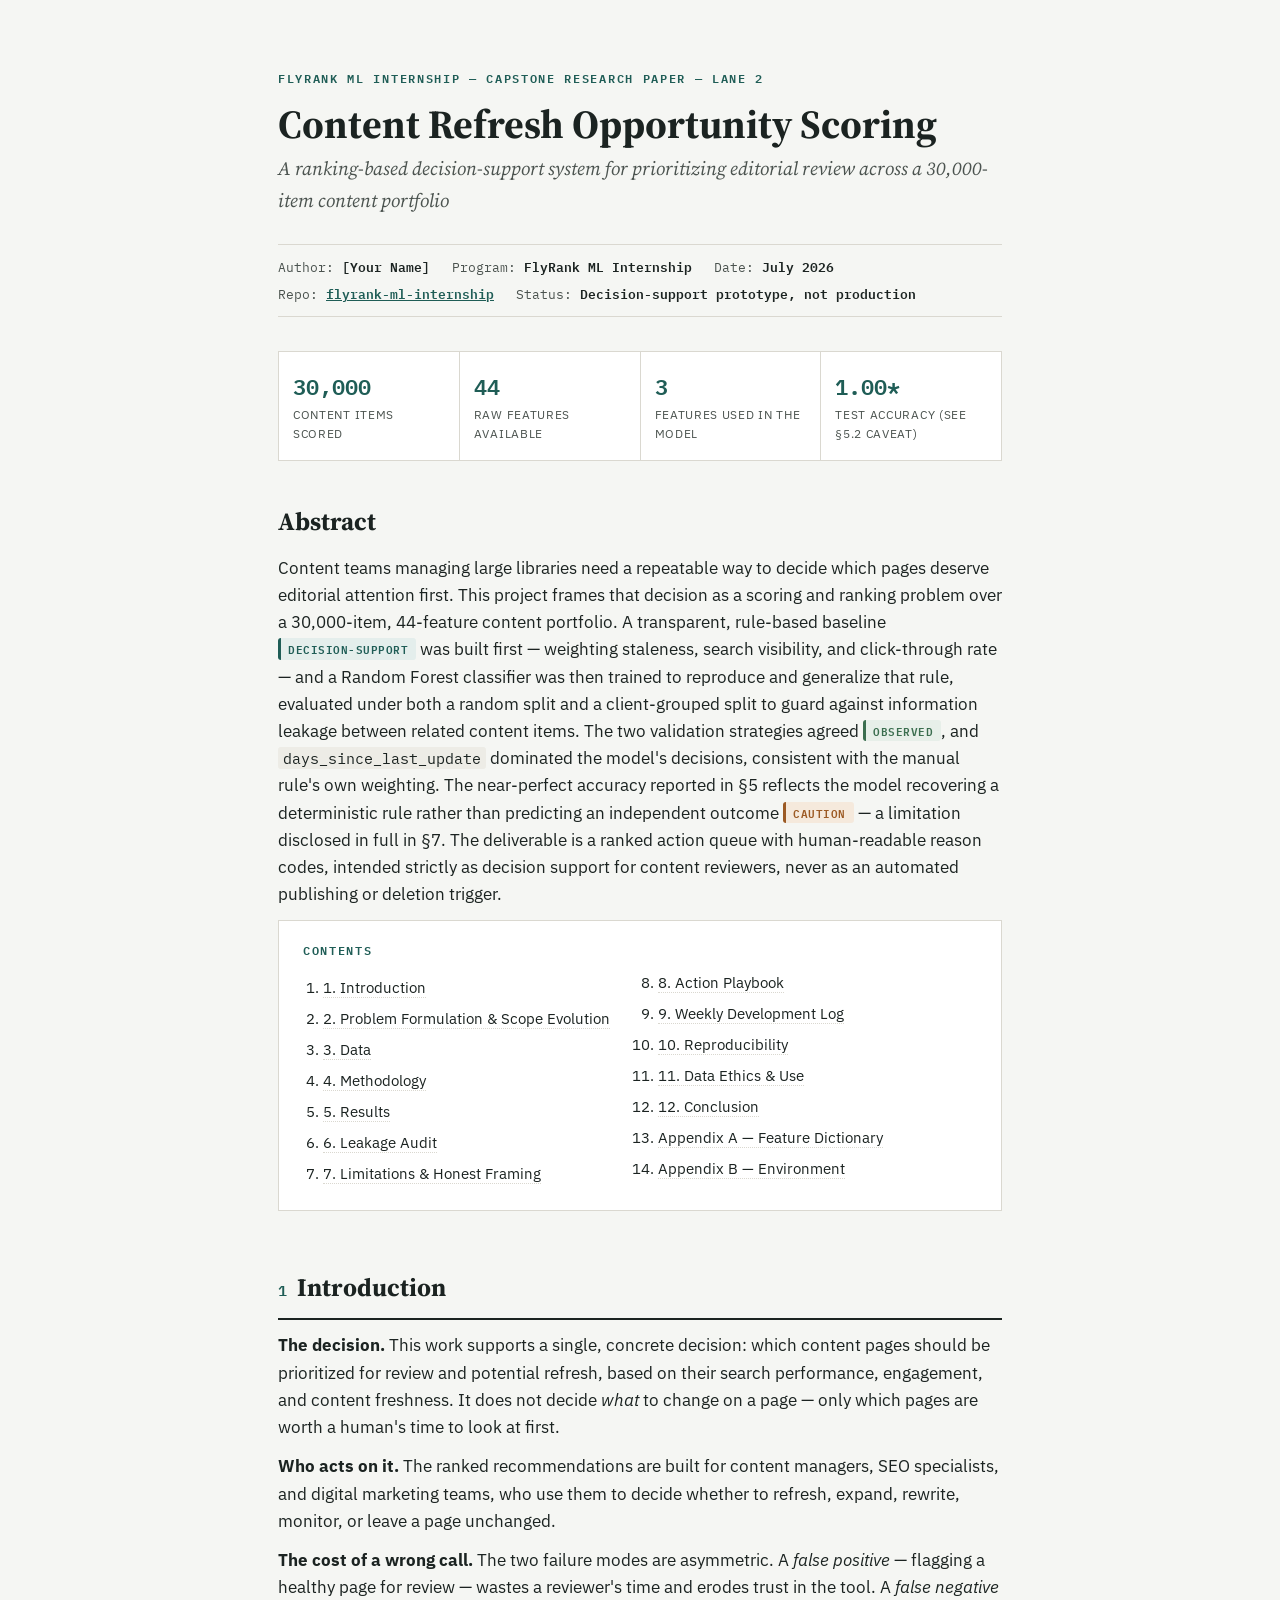
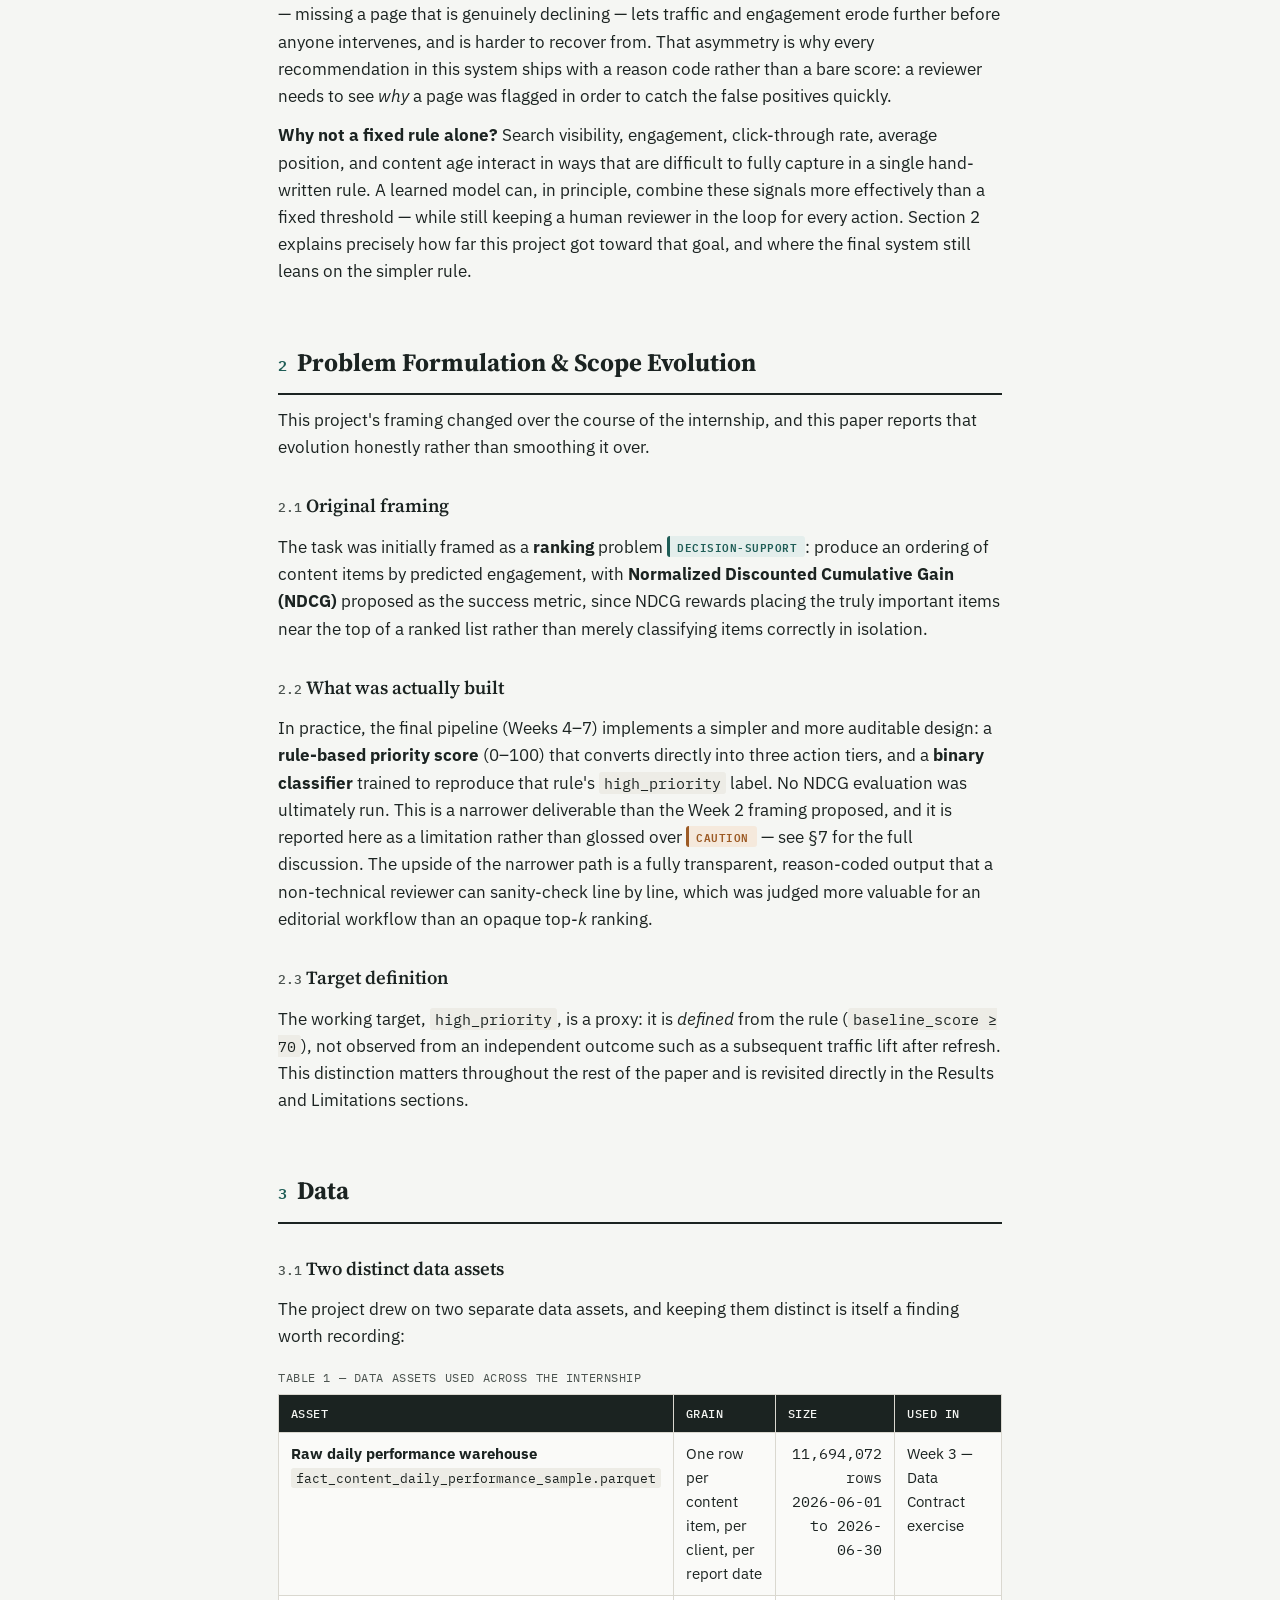
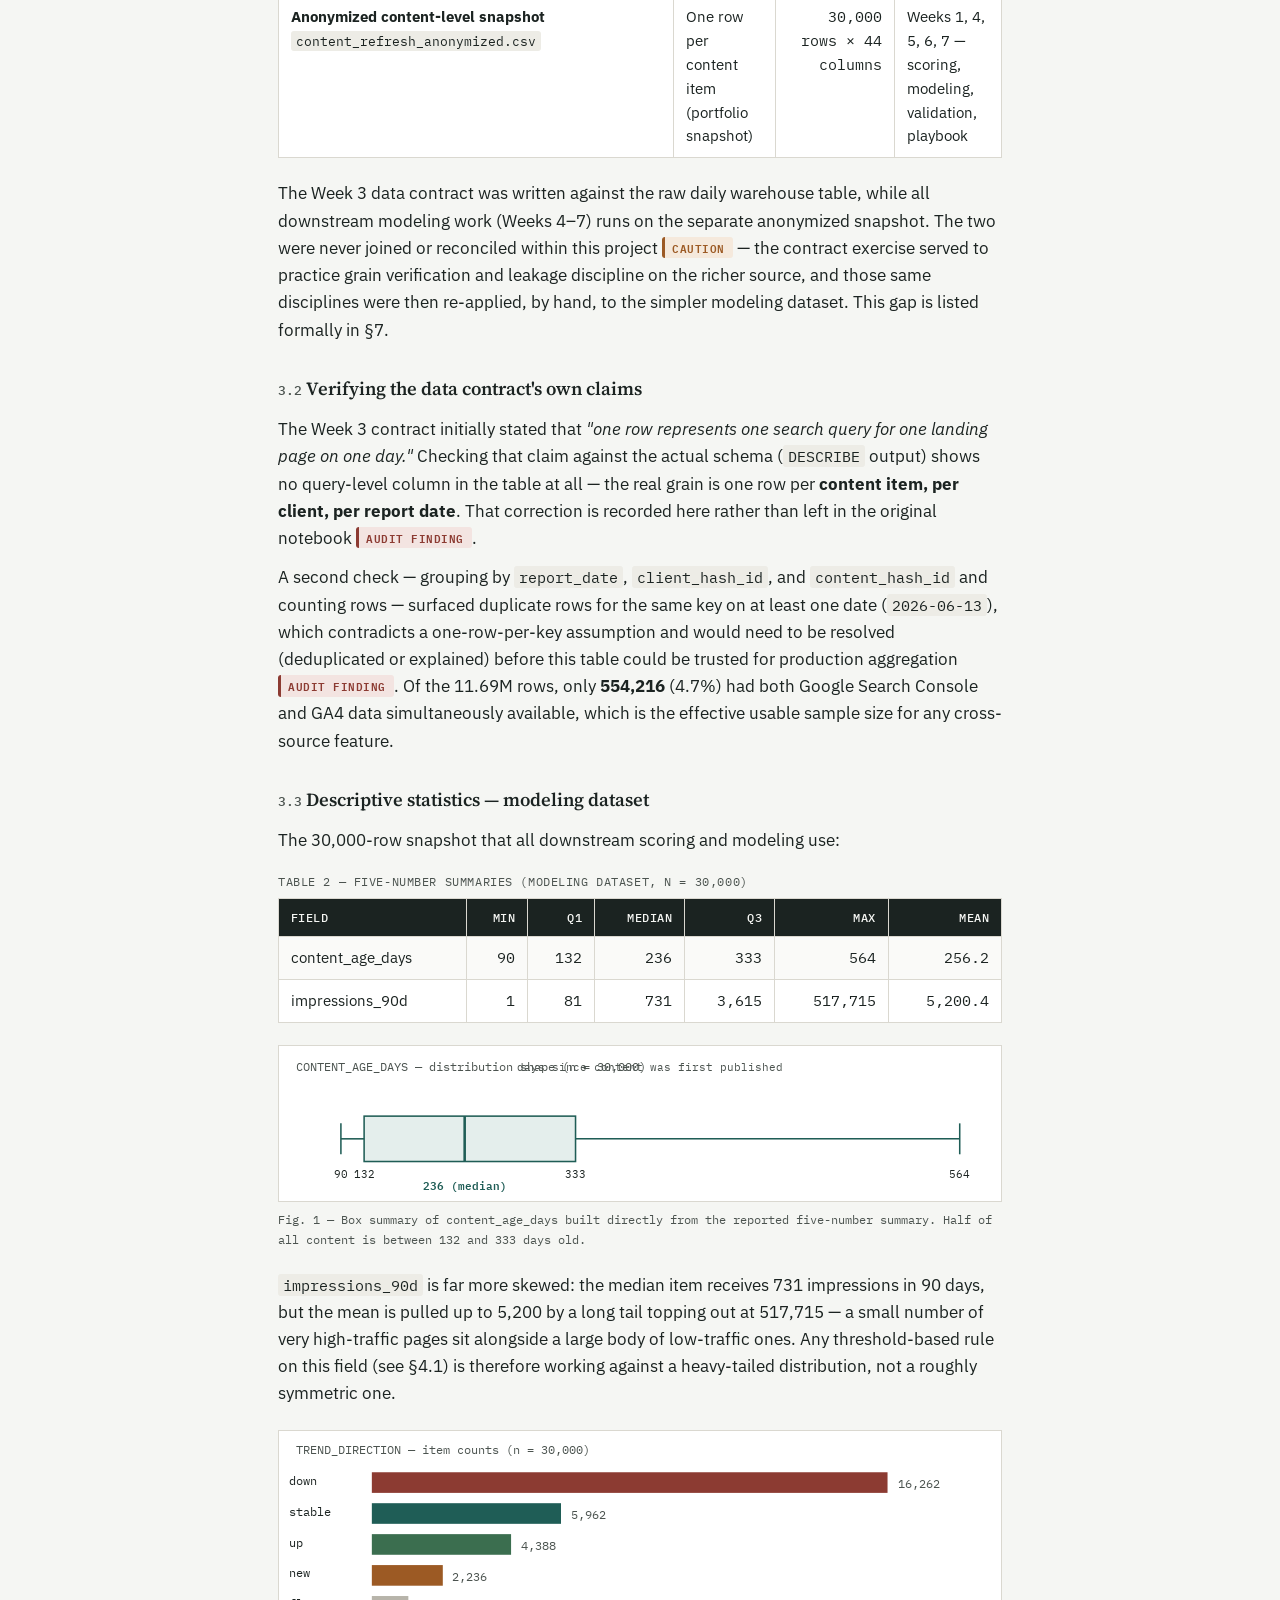
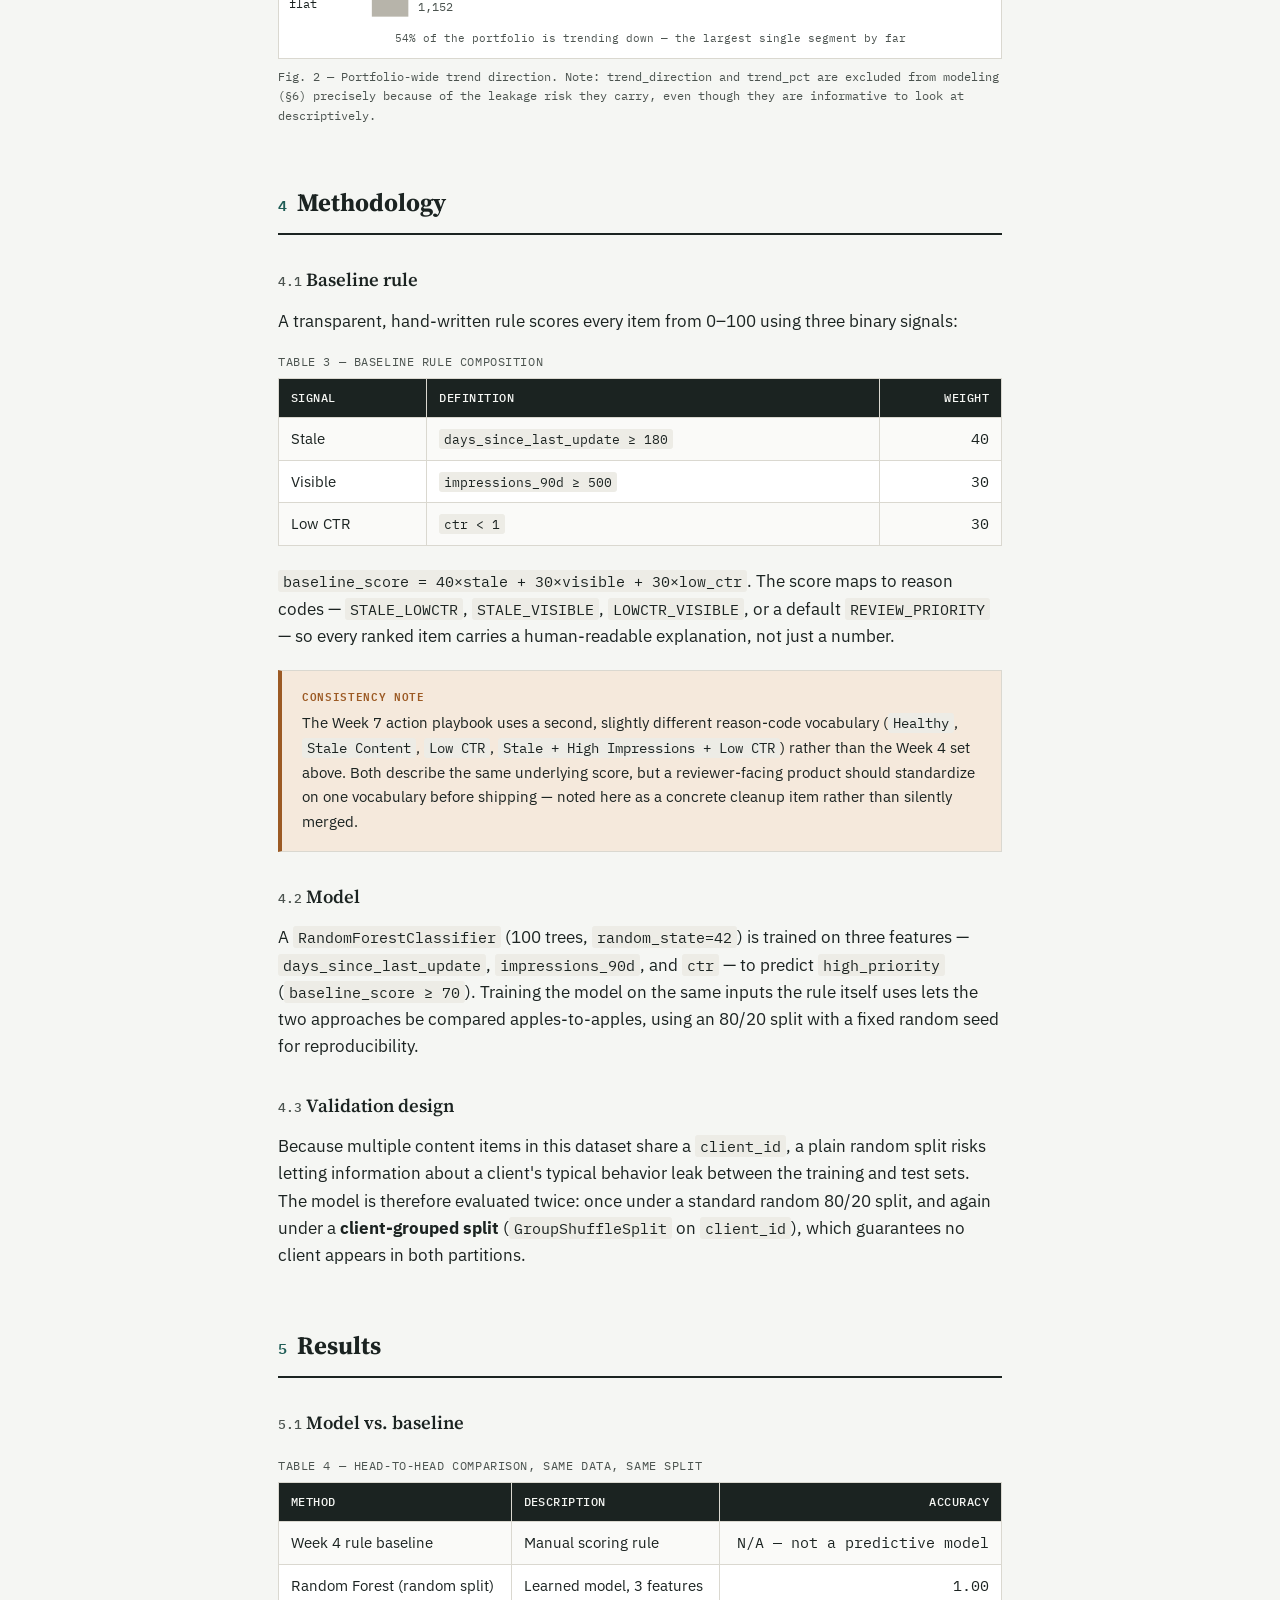
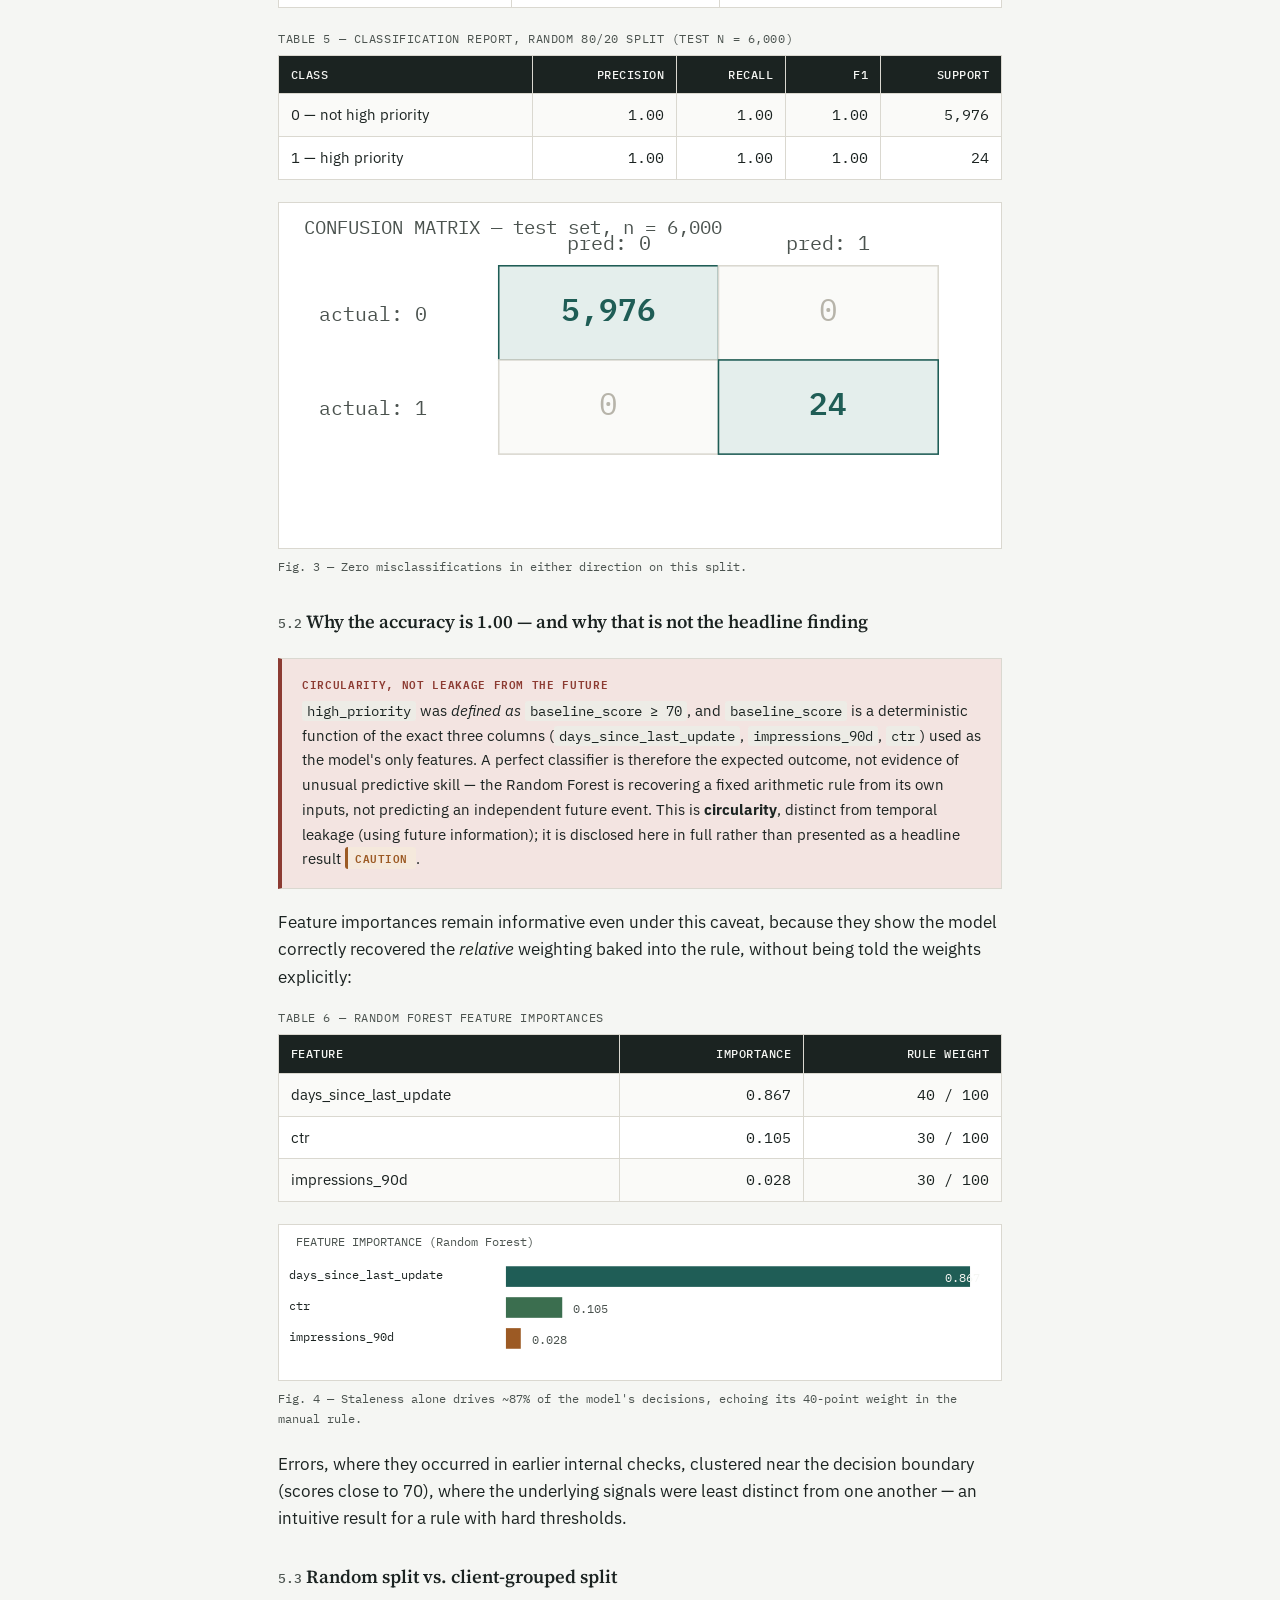
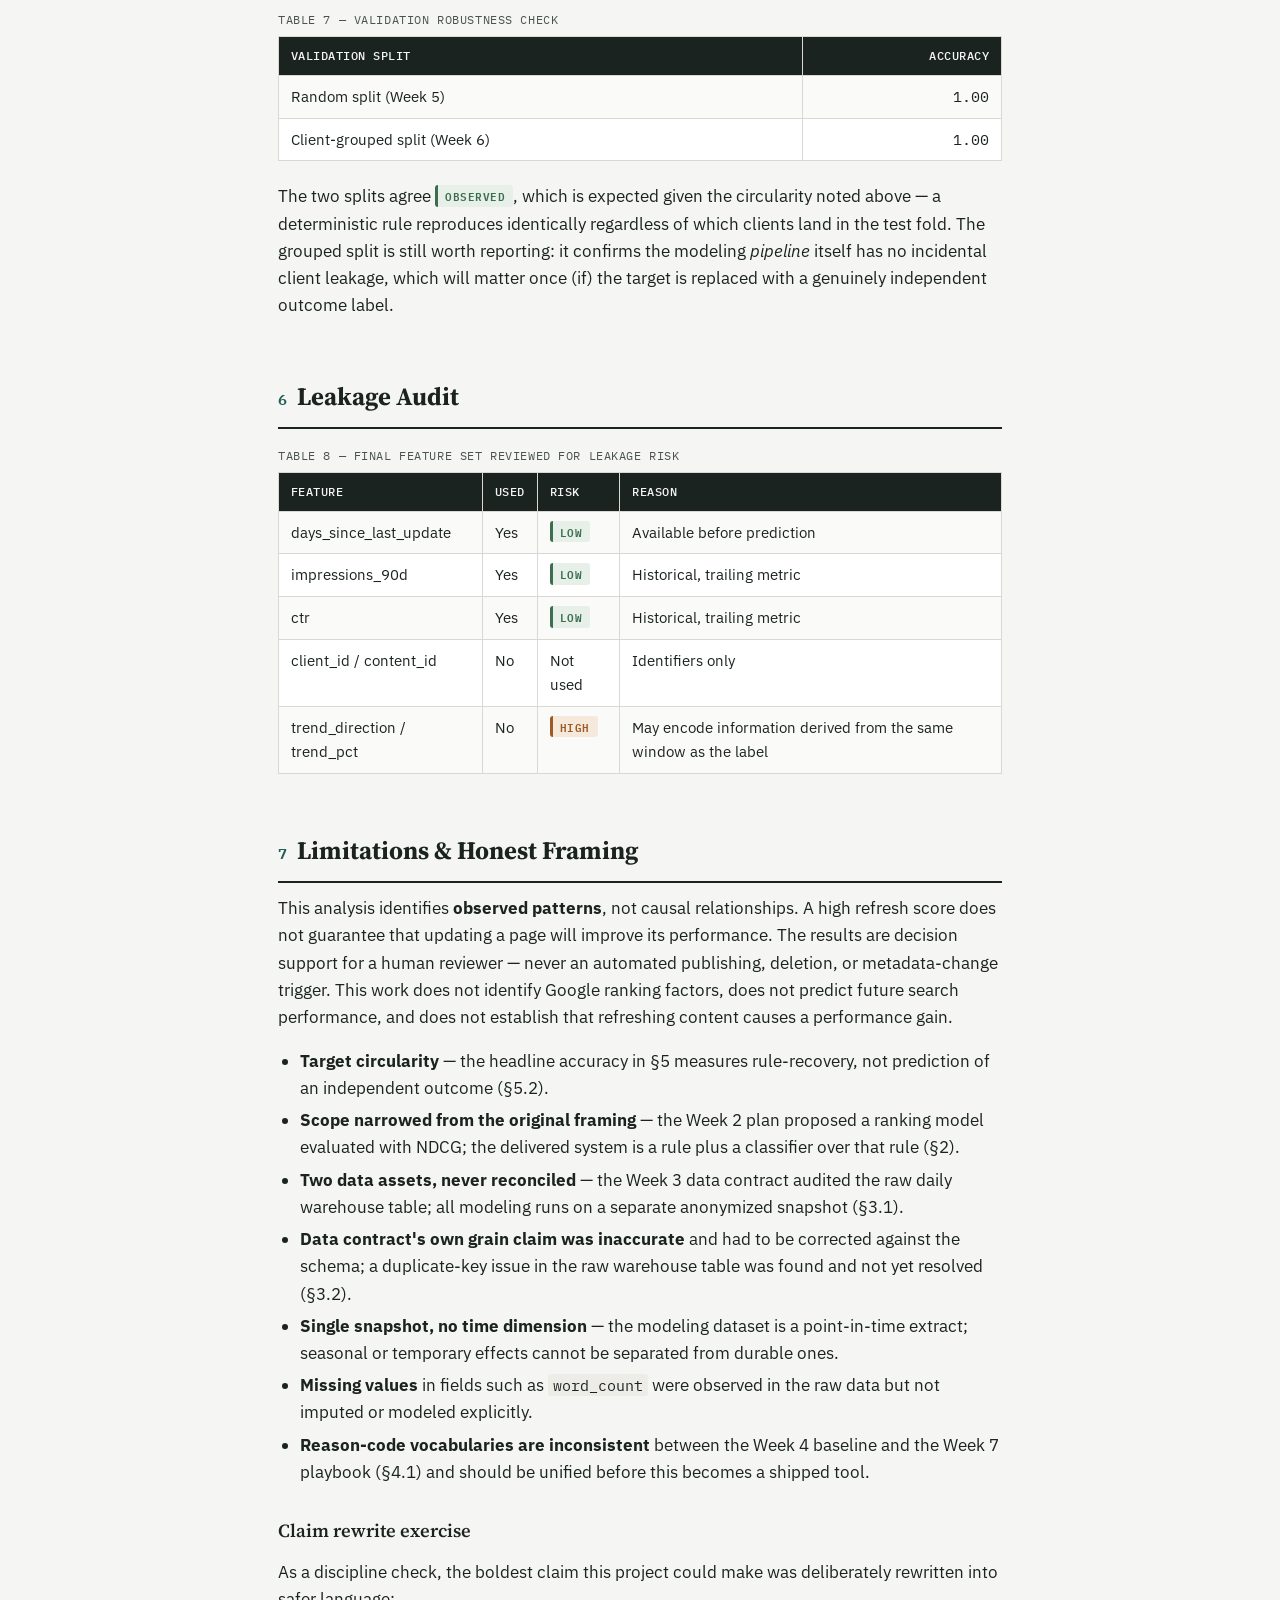
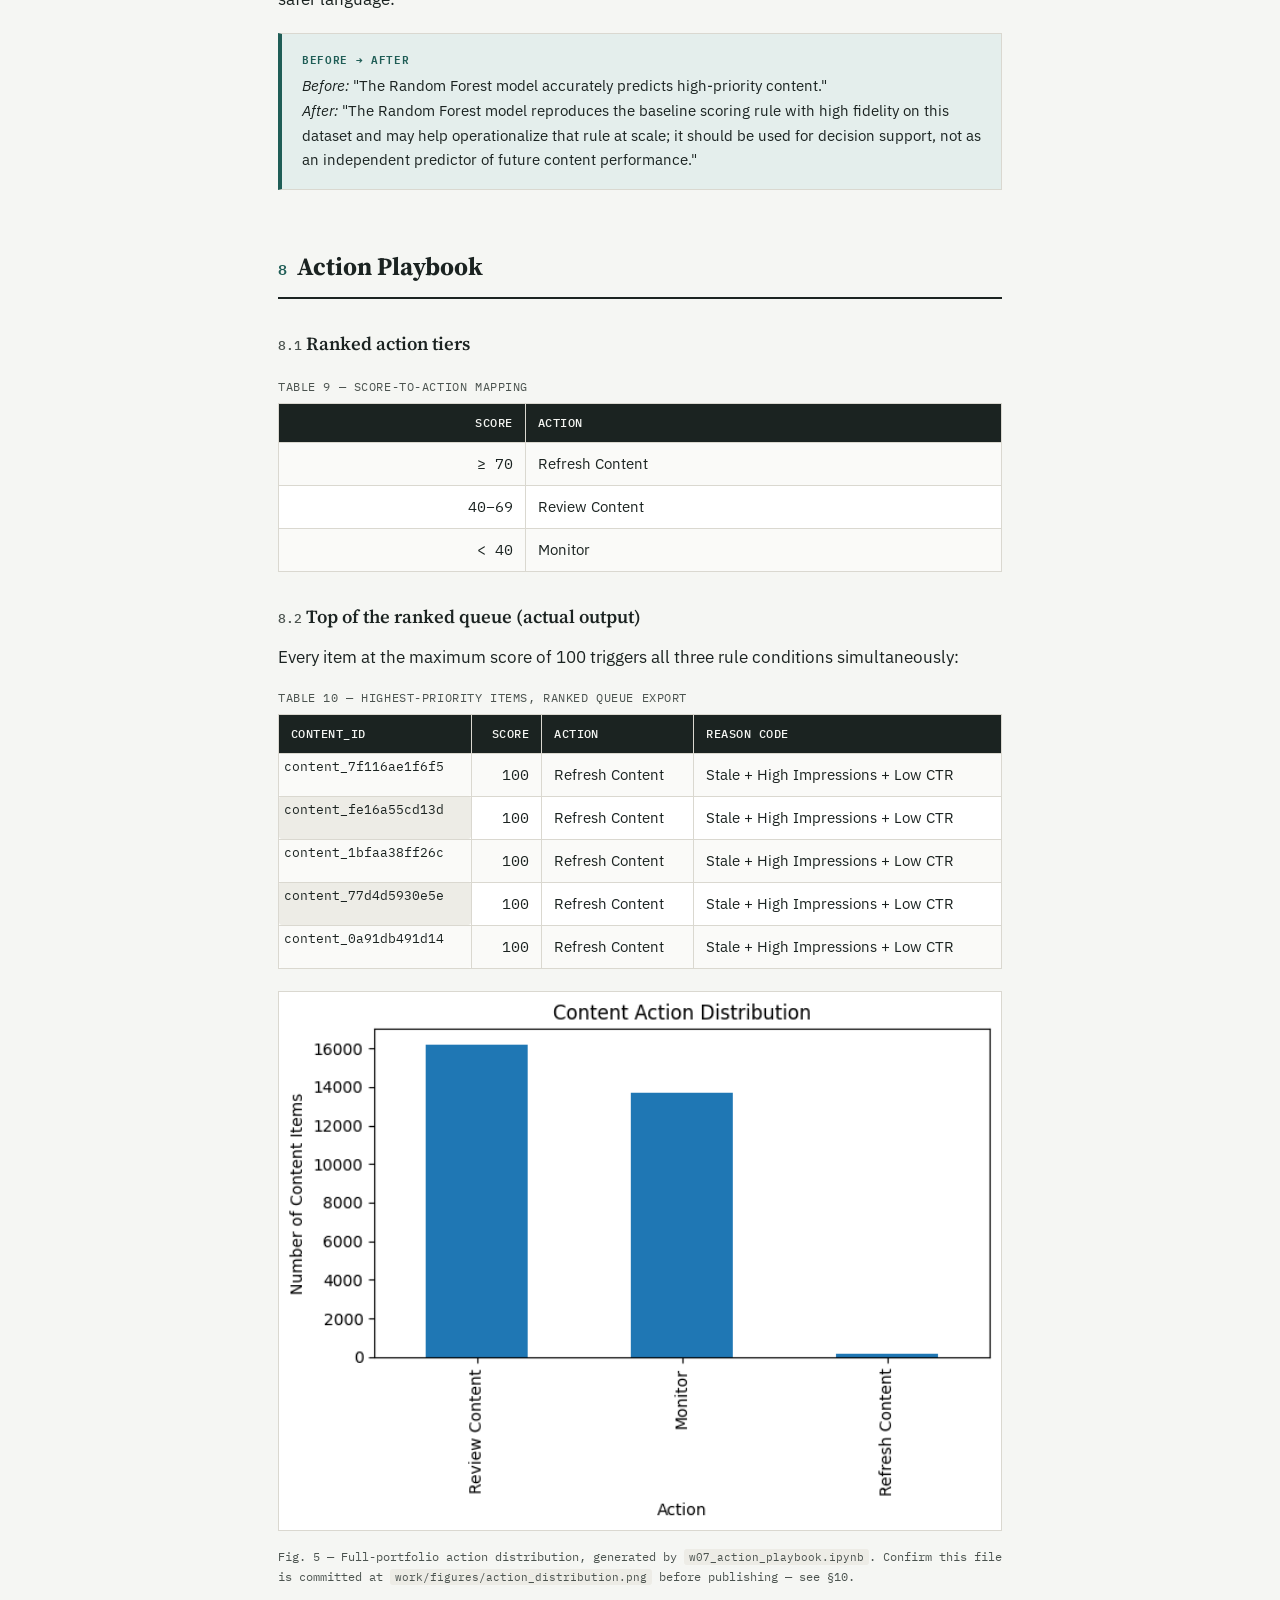
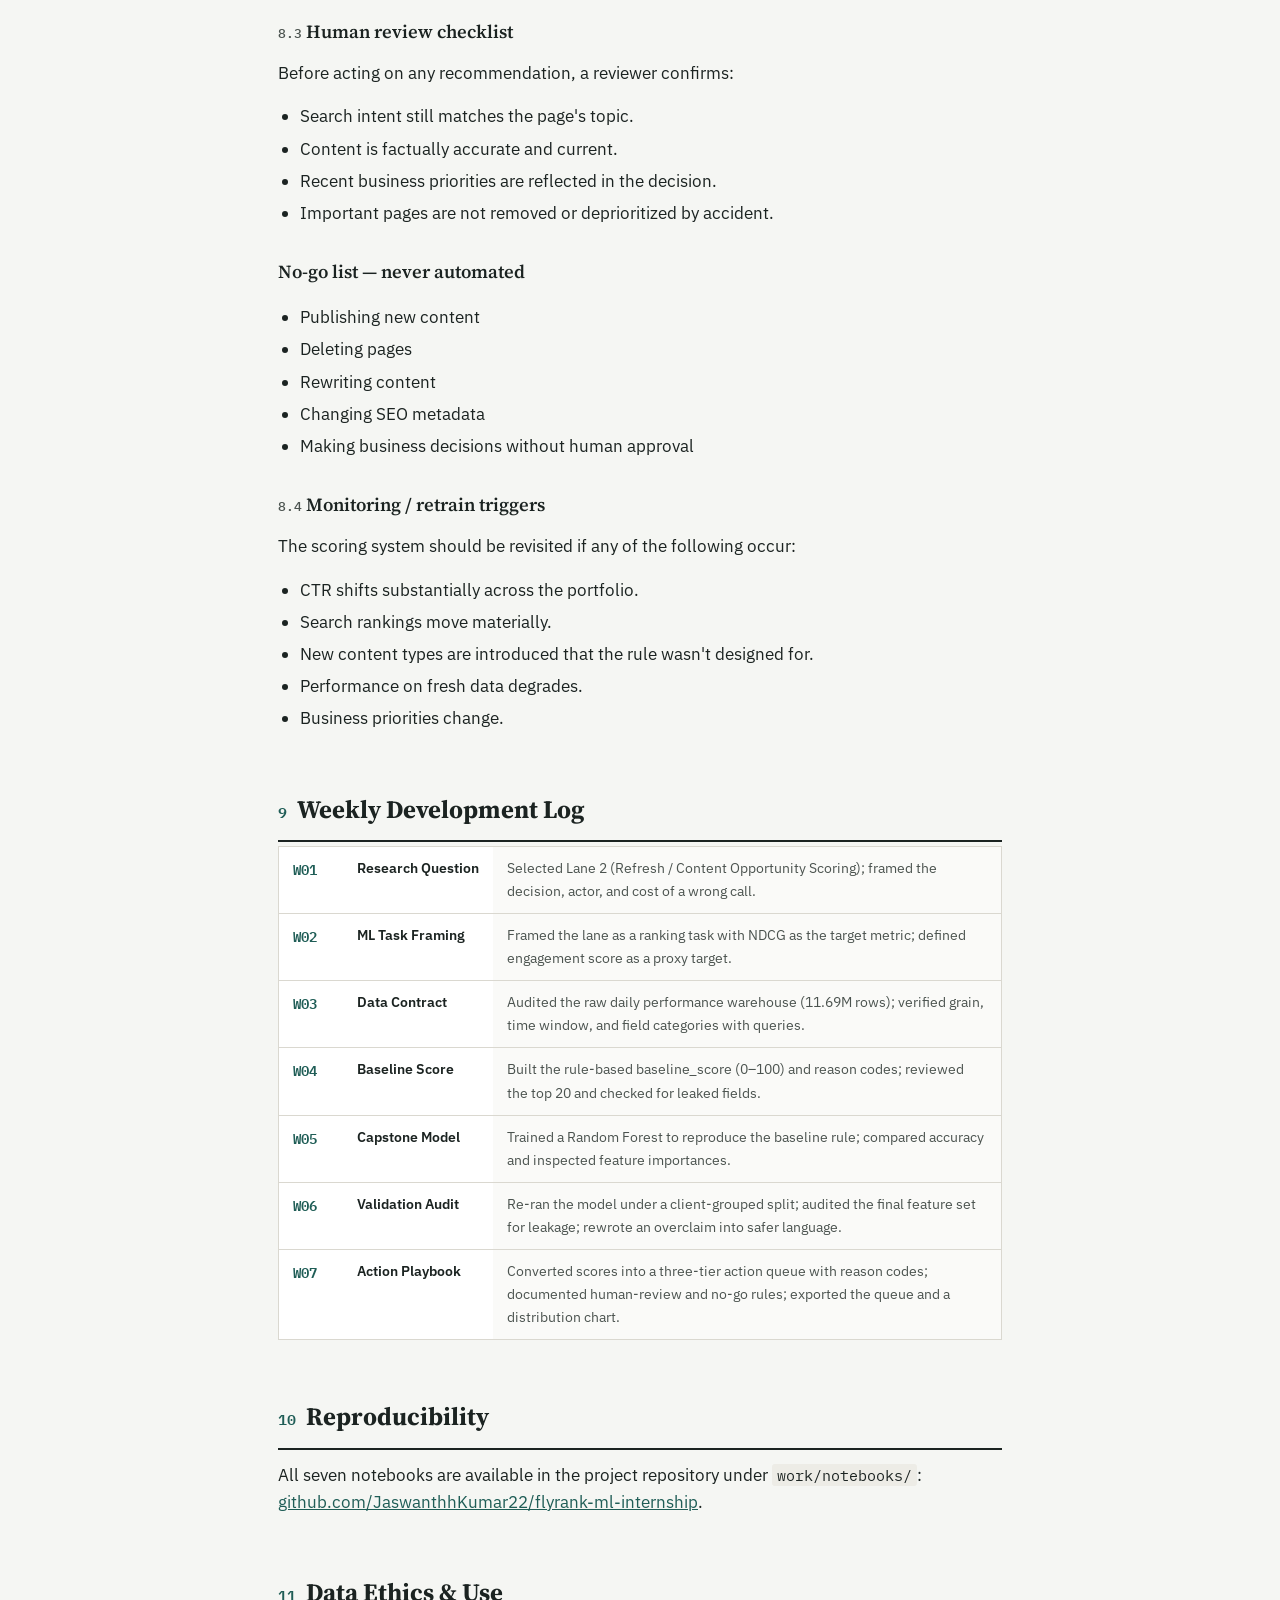
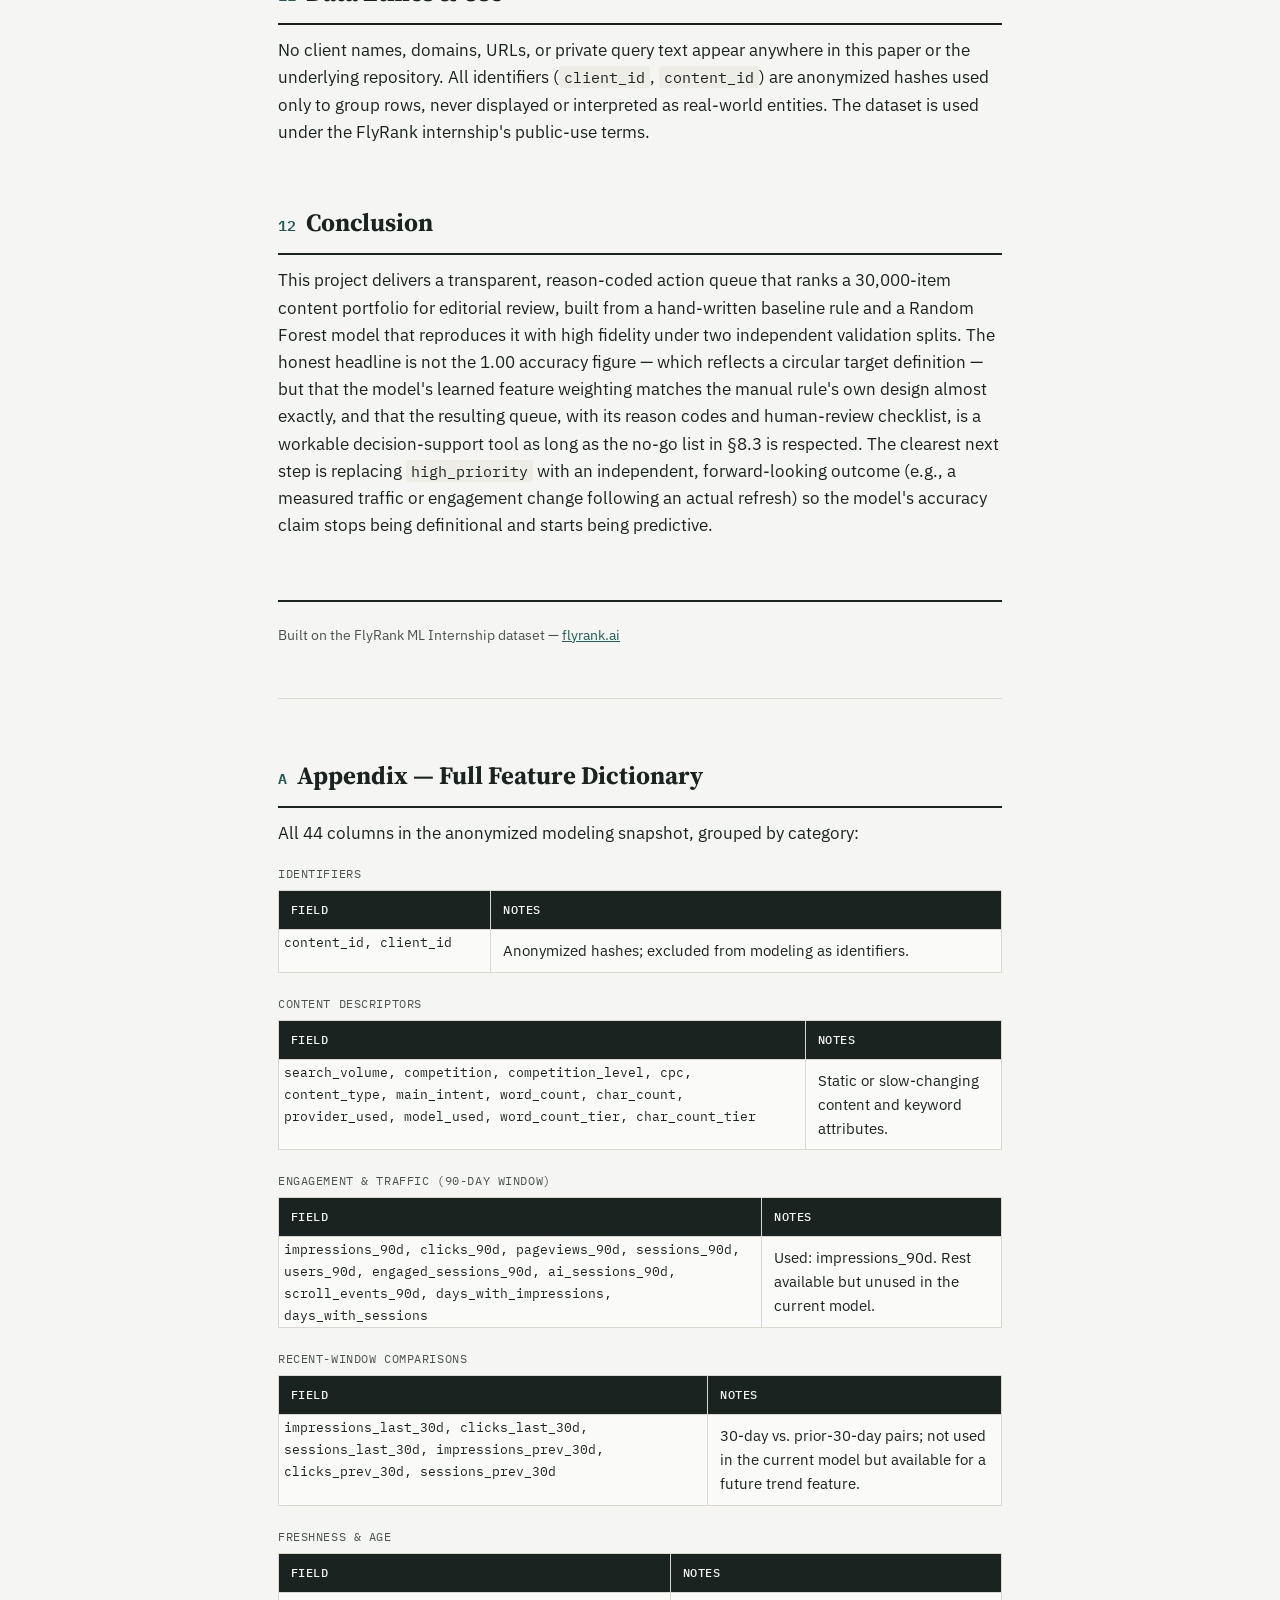
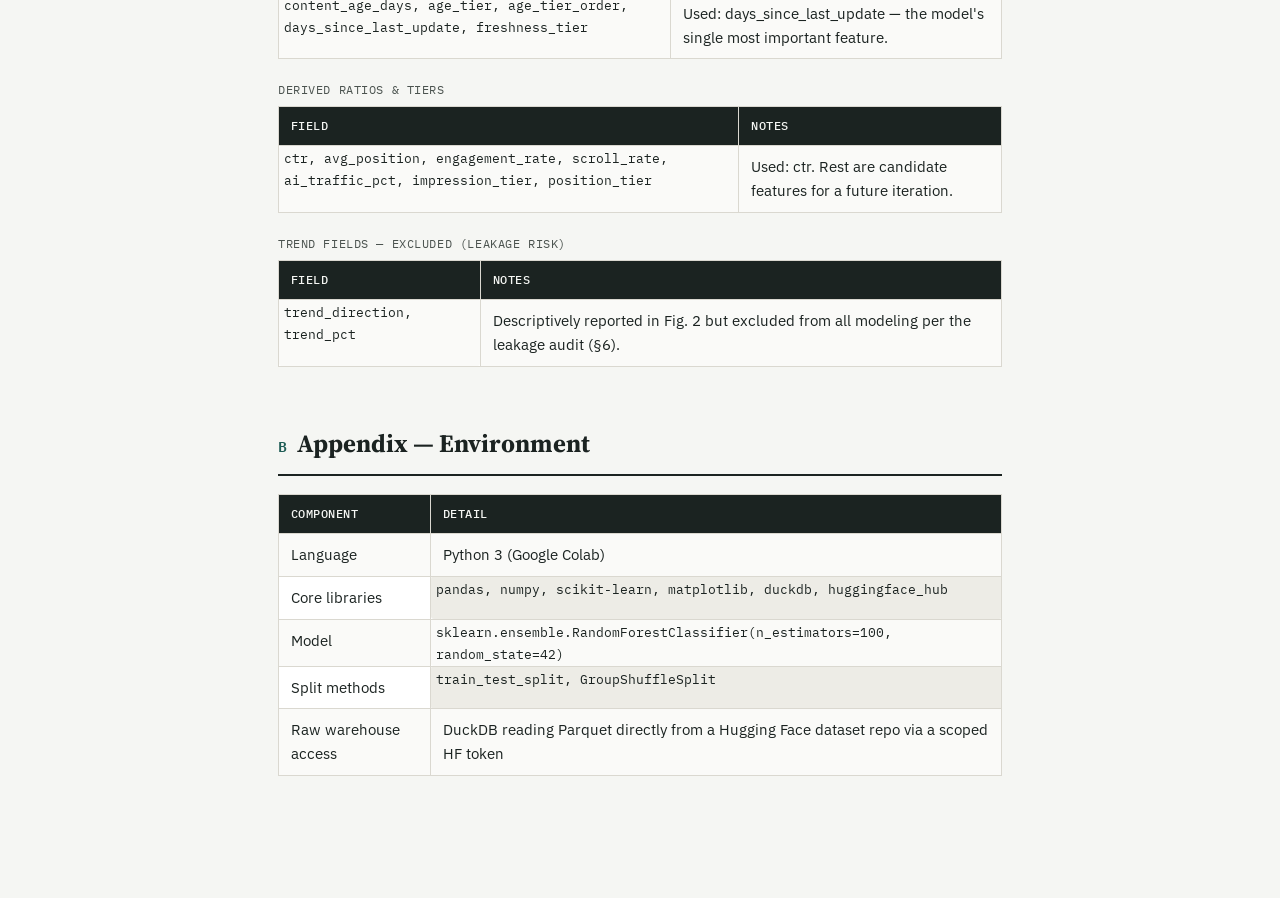
==== commit 3c3d4cf6: "Remove pre-publication checklist from index.html Removed pre-publication confirmation checklist from" ====
--- a/index.html
+++ b/index.html
@@ -773,13 +773,6 @@
   All seven notebooks are available in the project repository under <code>work/notebooks/</code>:
   <a href="https://github.com/JaswanthhKumar22/flyrank-ml-internship">github.com/JaswanthhKumar22/flyrank-ml-internship</a>.
   </p>
-  <p>Before publishing this paper, confirm:</p>
-  <ul>
-    <li><code>work/figures/action_distribution.png</code> exists and is committed (produced by the plotting cell in <code>w07_action_playbook.ipynb</code>).</li>
-    <li><code>work/outputs/baseline_action_score.csv</code> and <code>work/outputs/content_action_queue.csv</code> are committed.</li>
-    <li>All 7 notebooks plus this paper are present in the repository.</li>
-    <li><code>submission/paper_url.txt</code> contains exactly one line: this page's deployed URL.</li>
-  </ul>
 
   <!-- 11. ETHICS -->
   <h2 id="ethics"><span class="n">11</span> Data Ethics &amp; Use</h2>
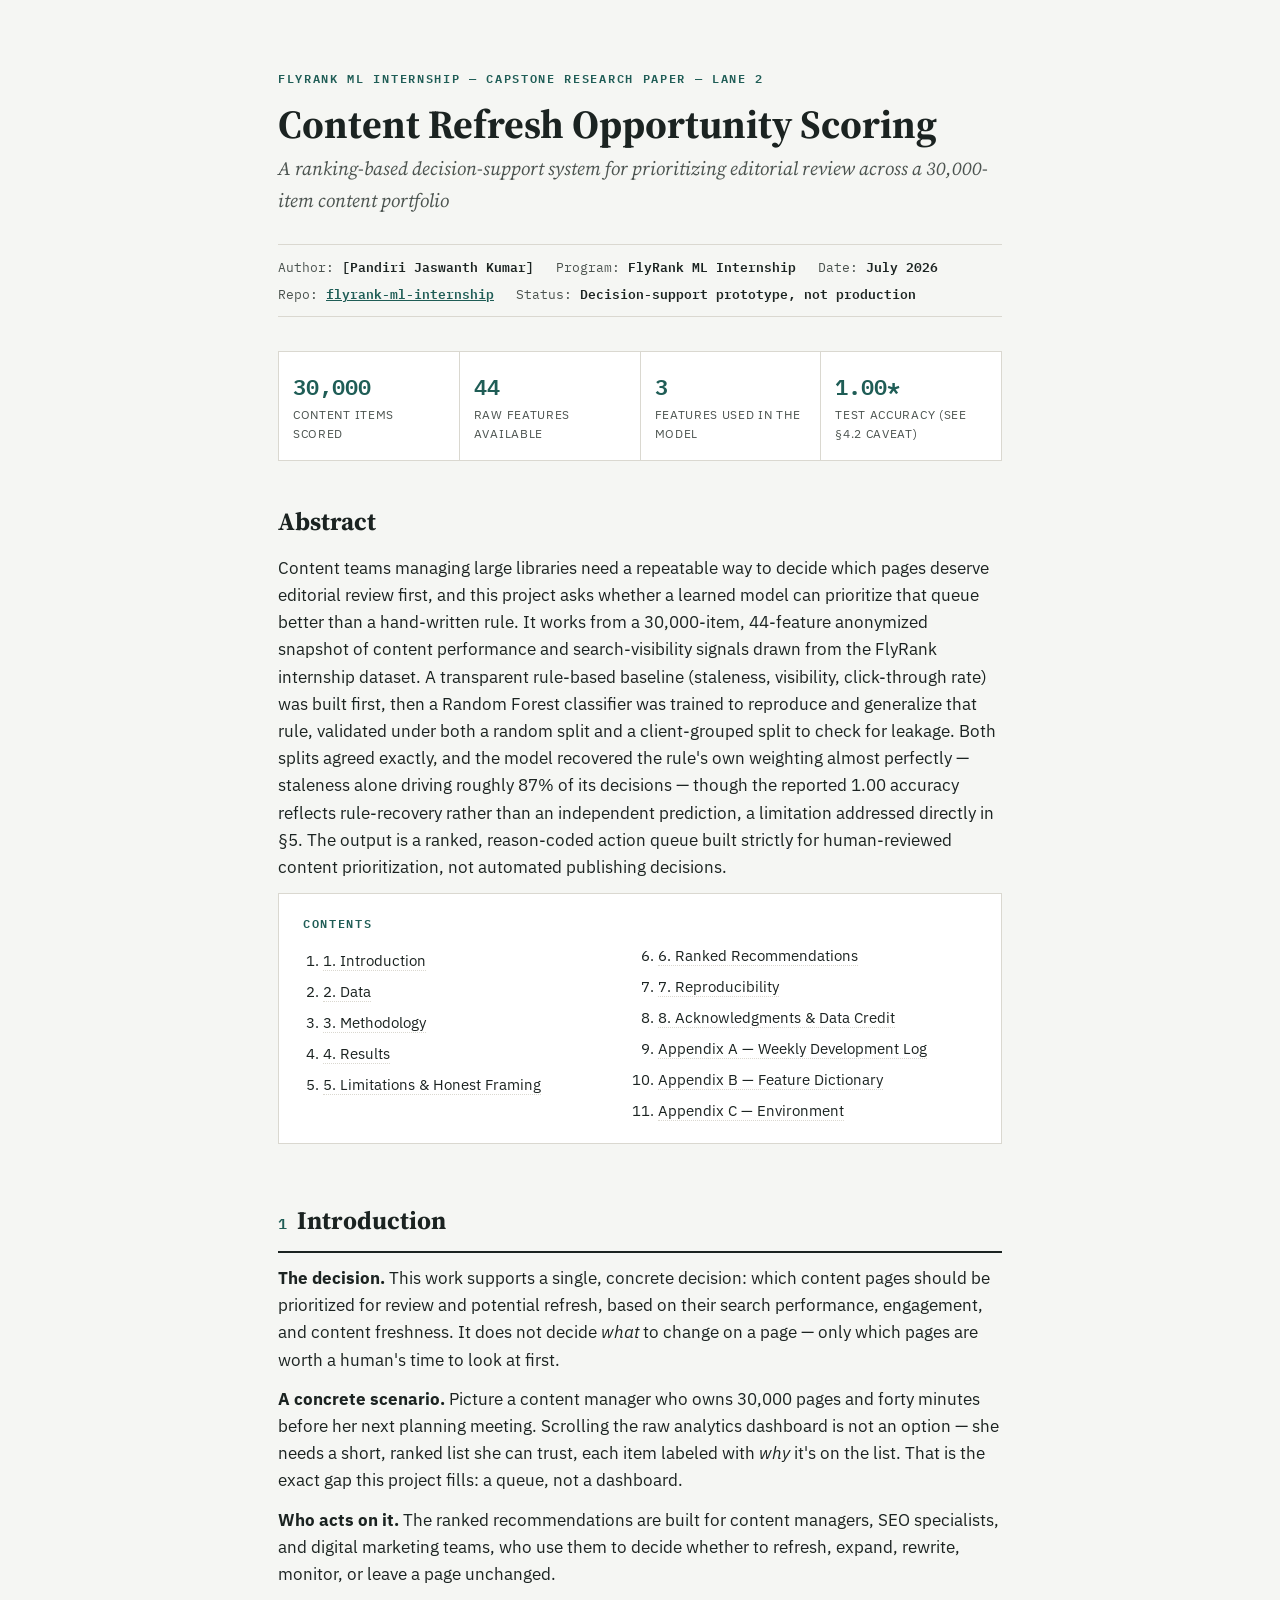
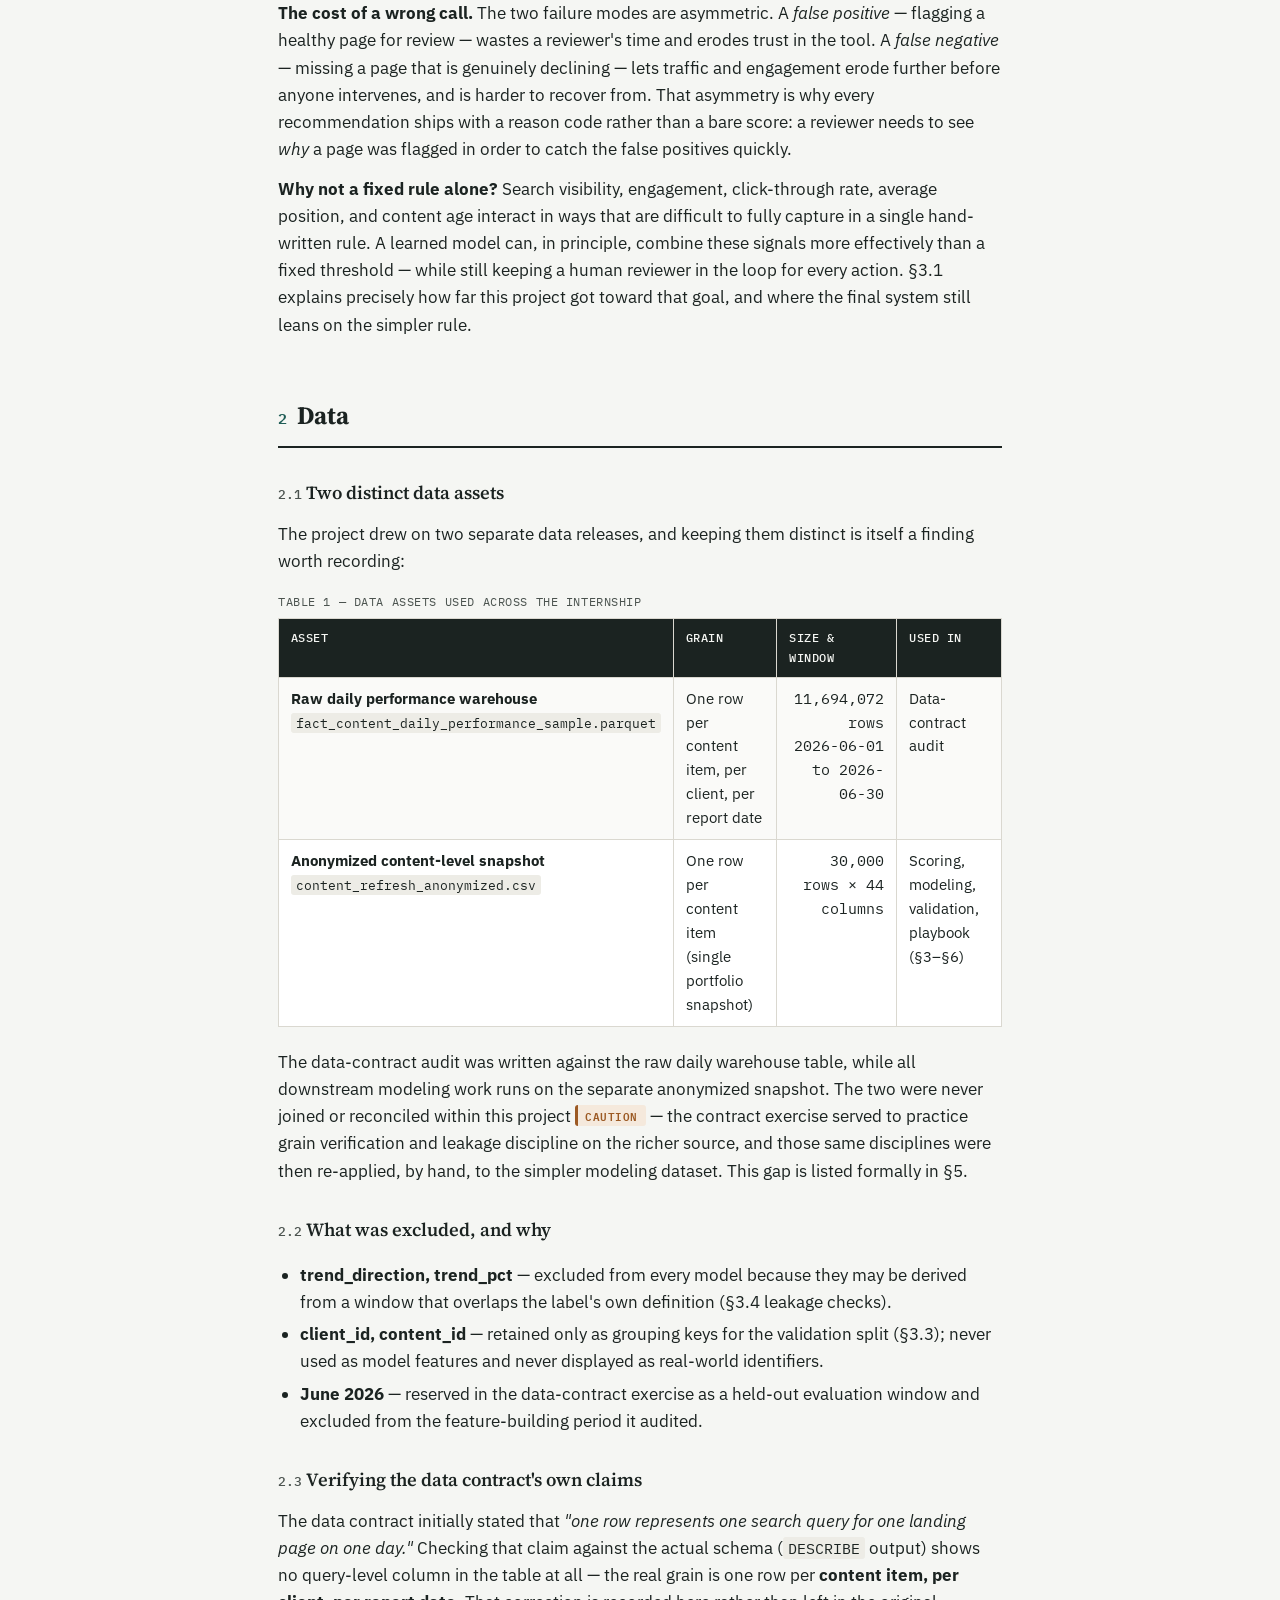
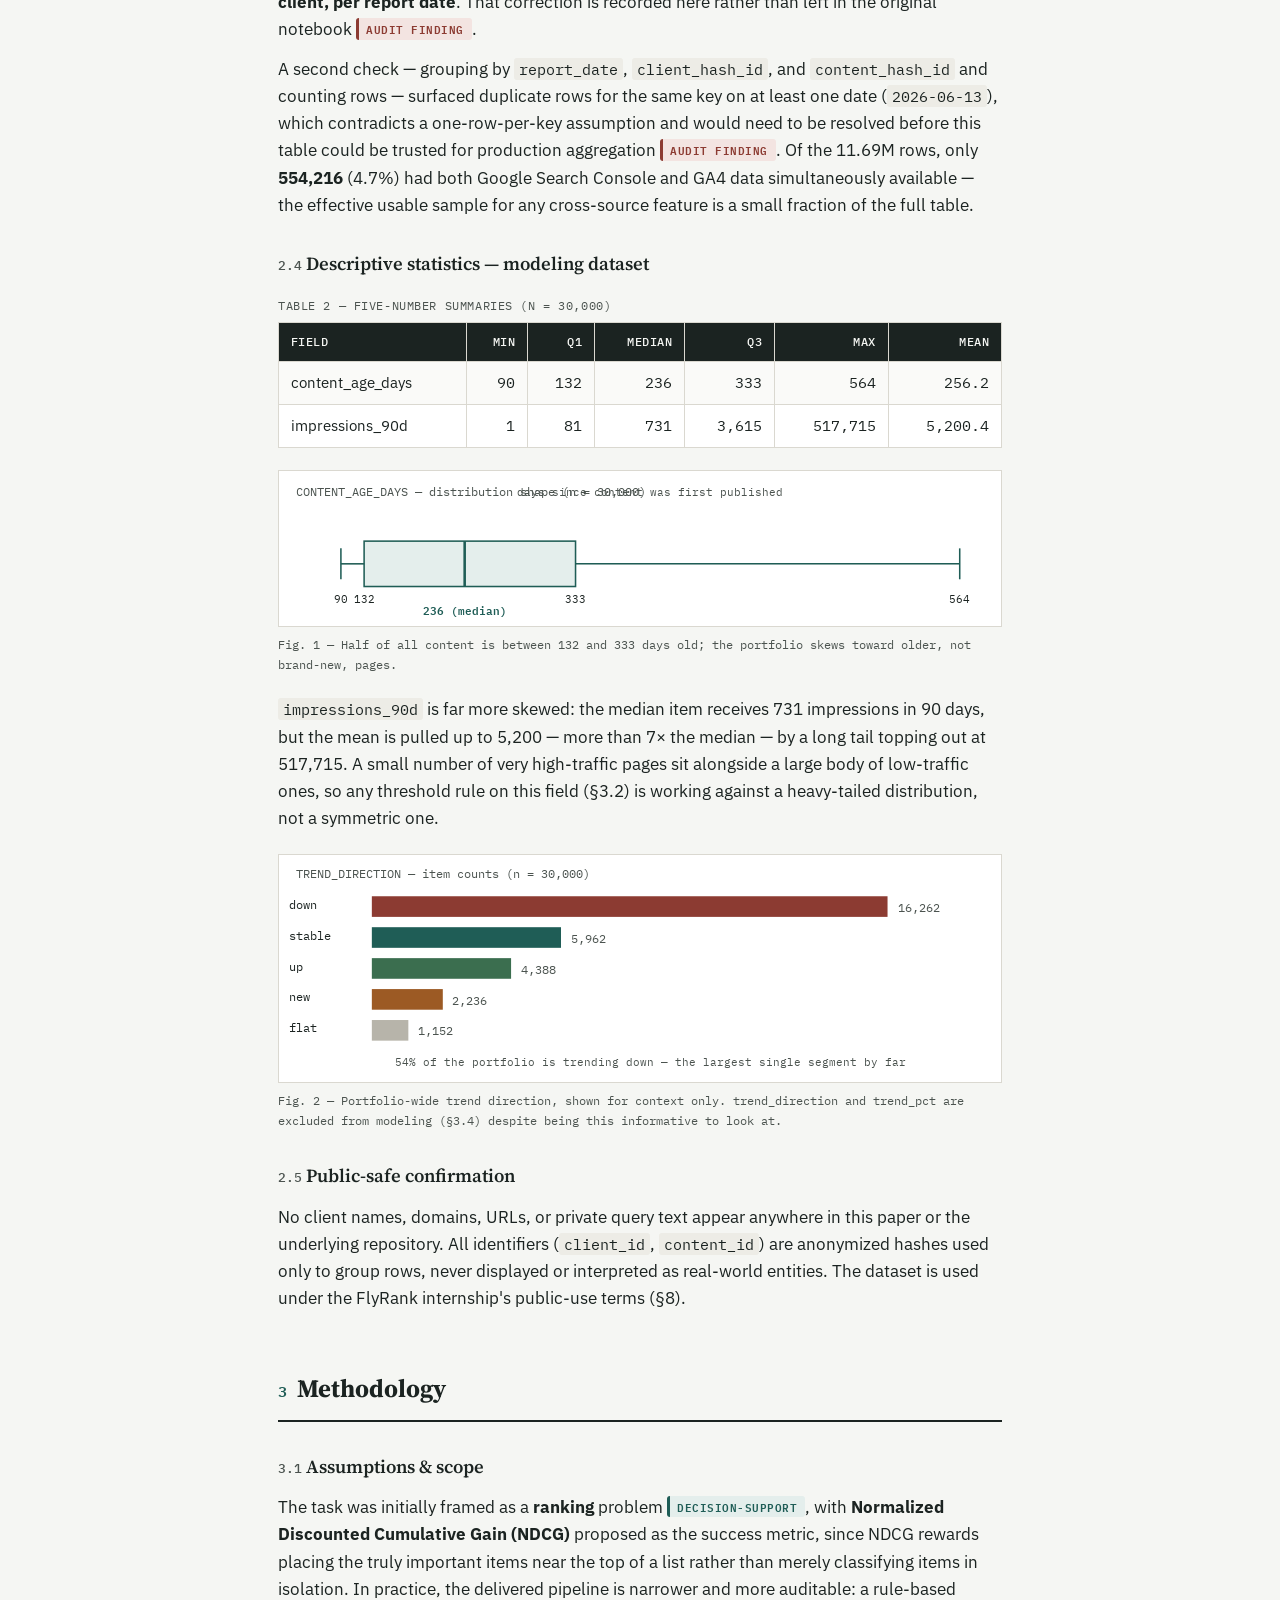
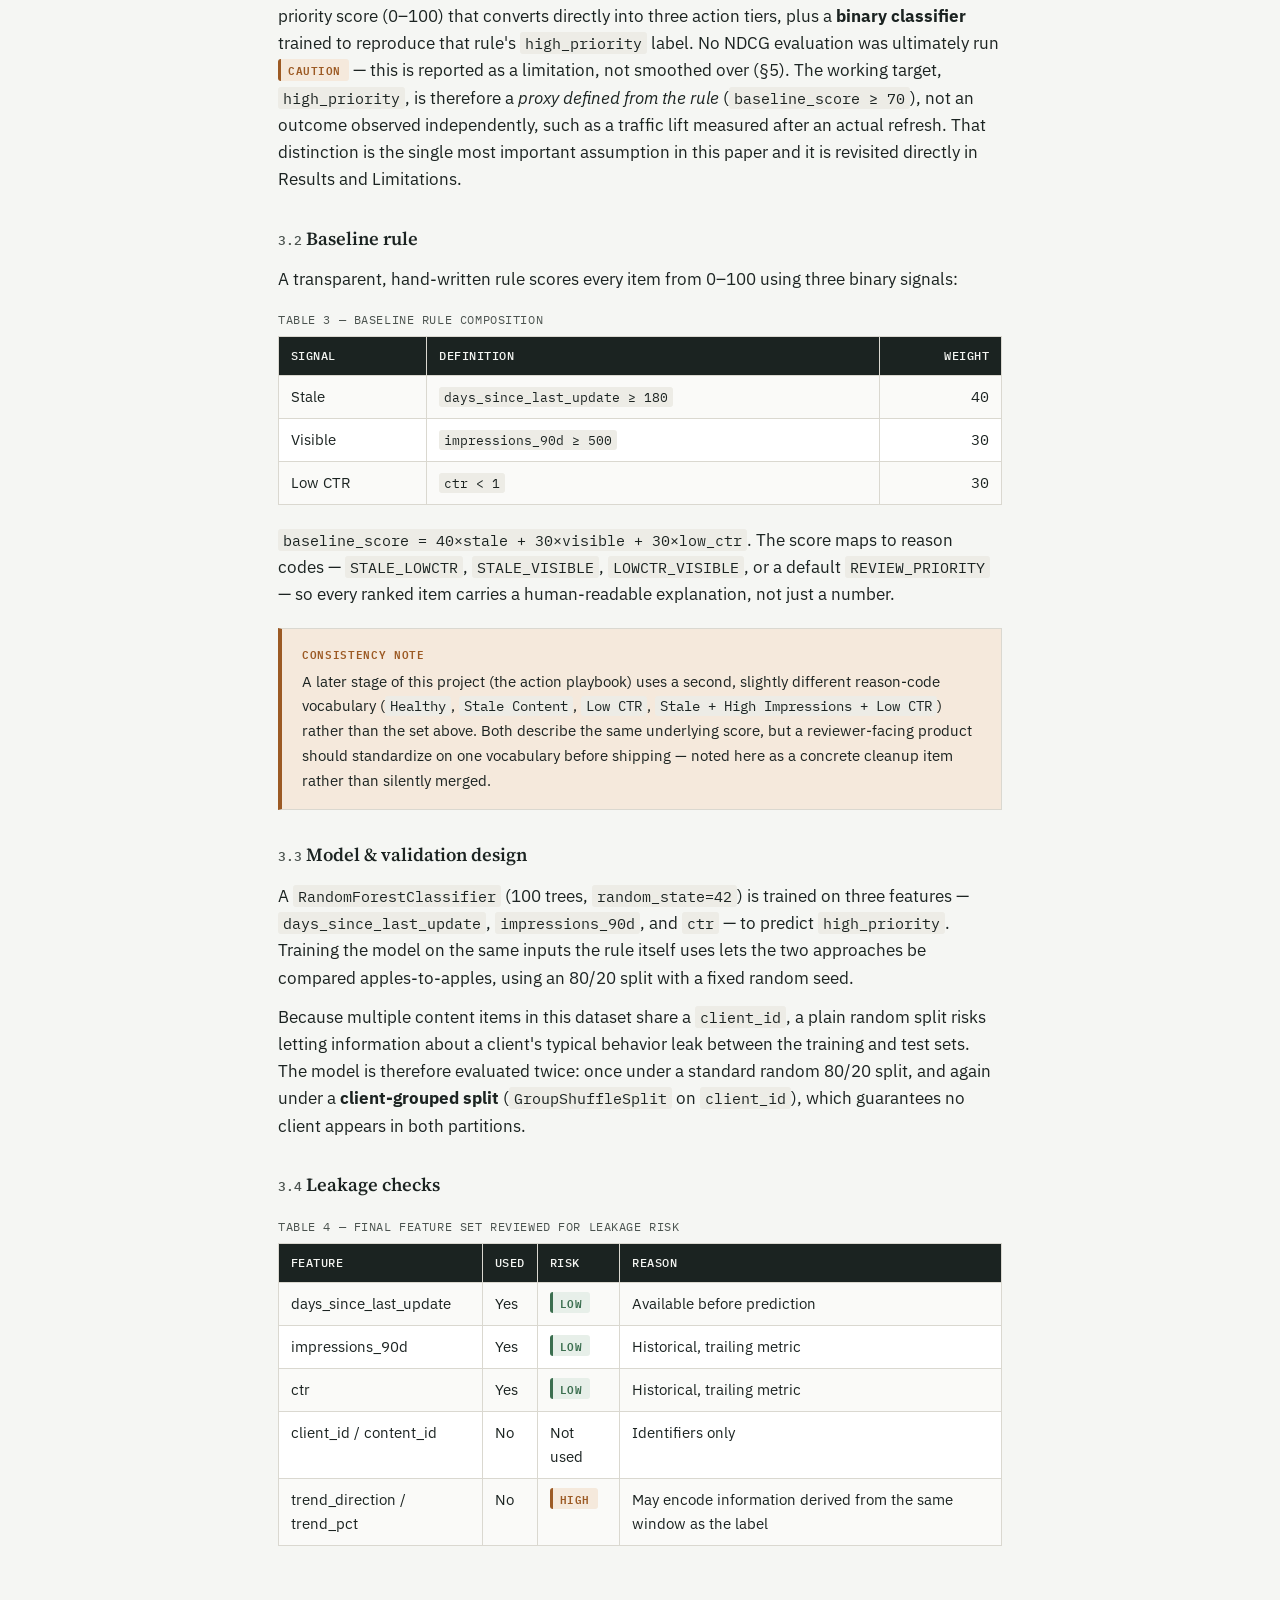
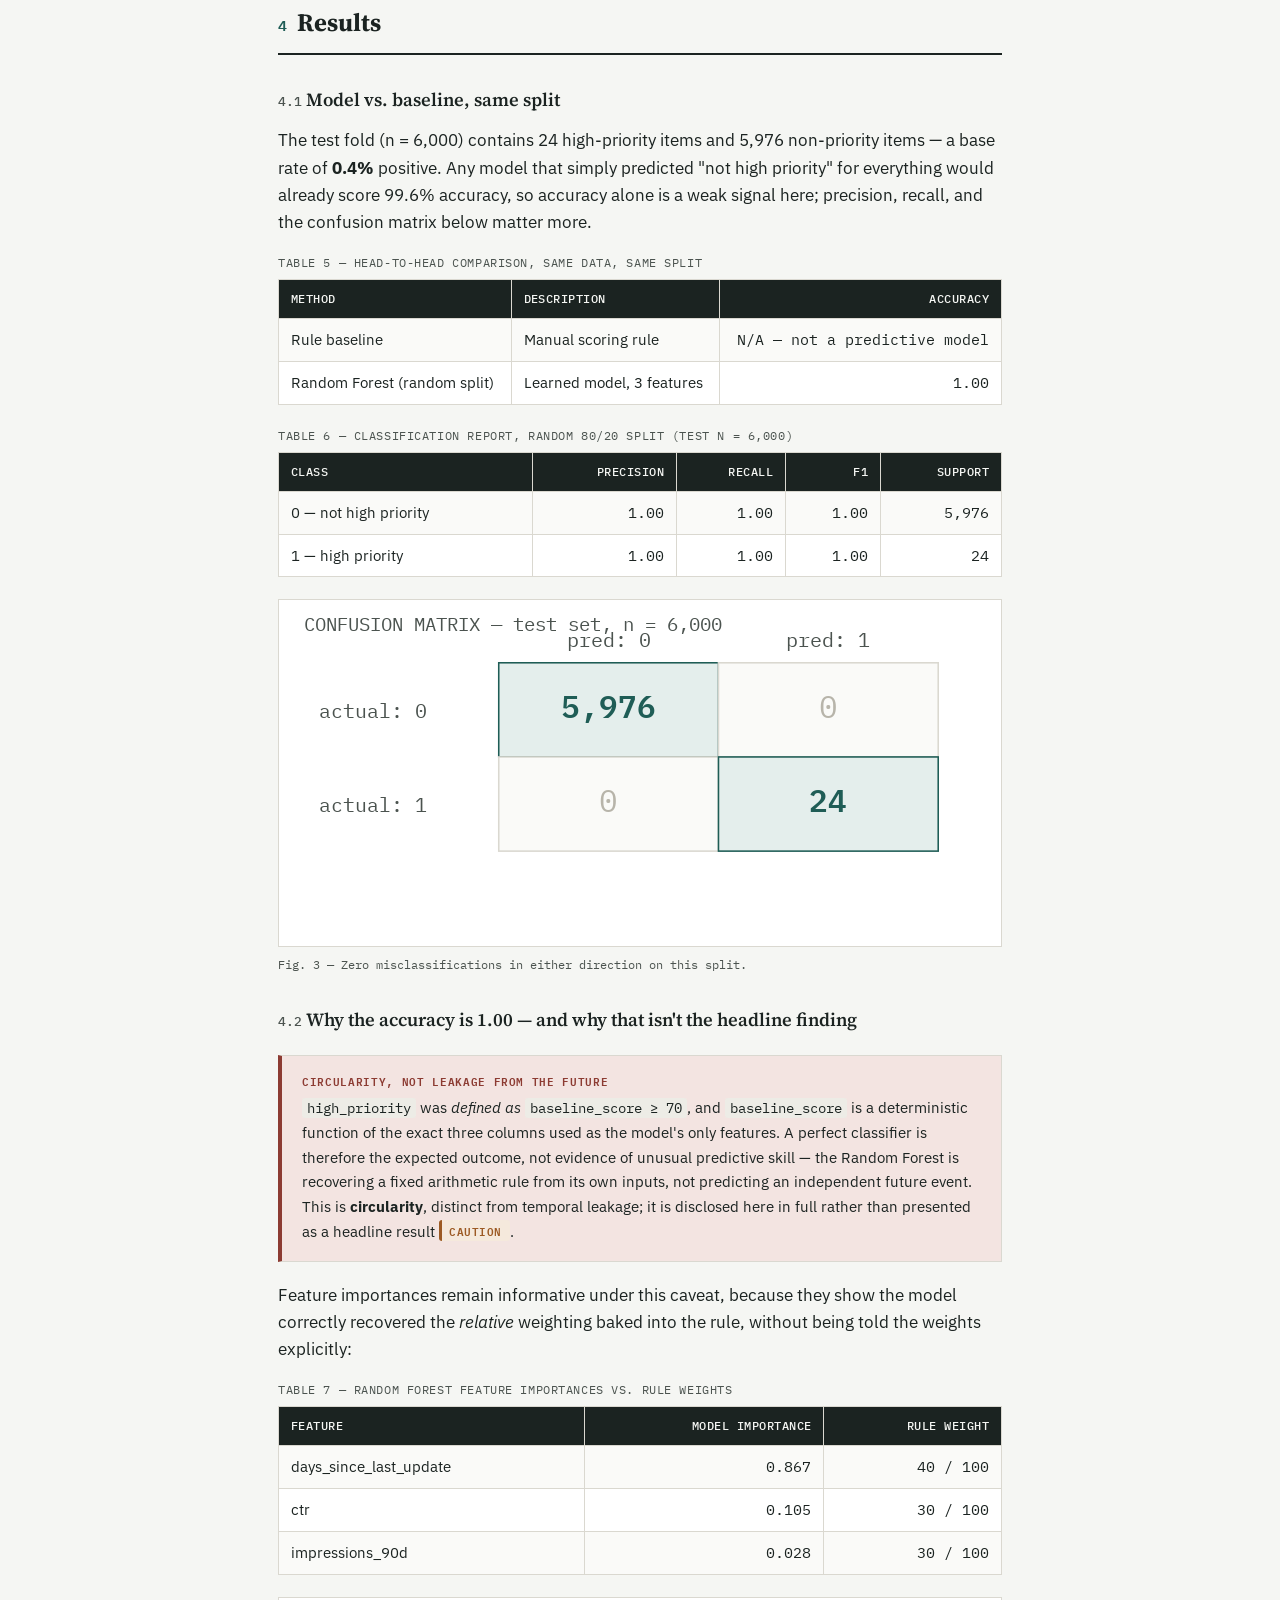
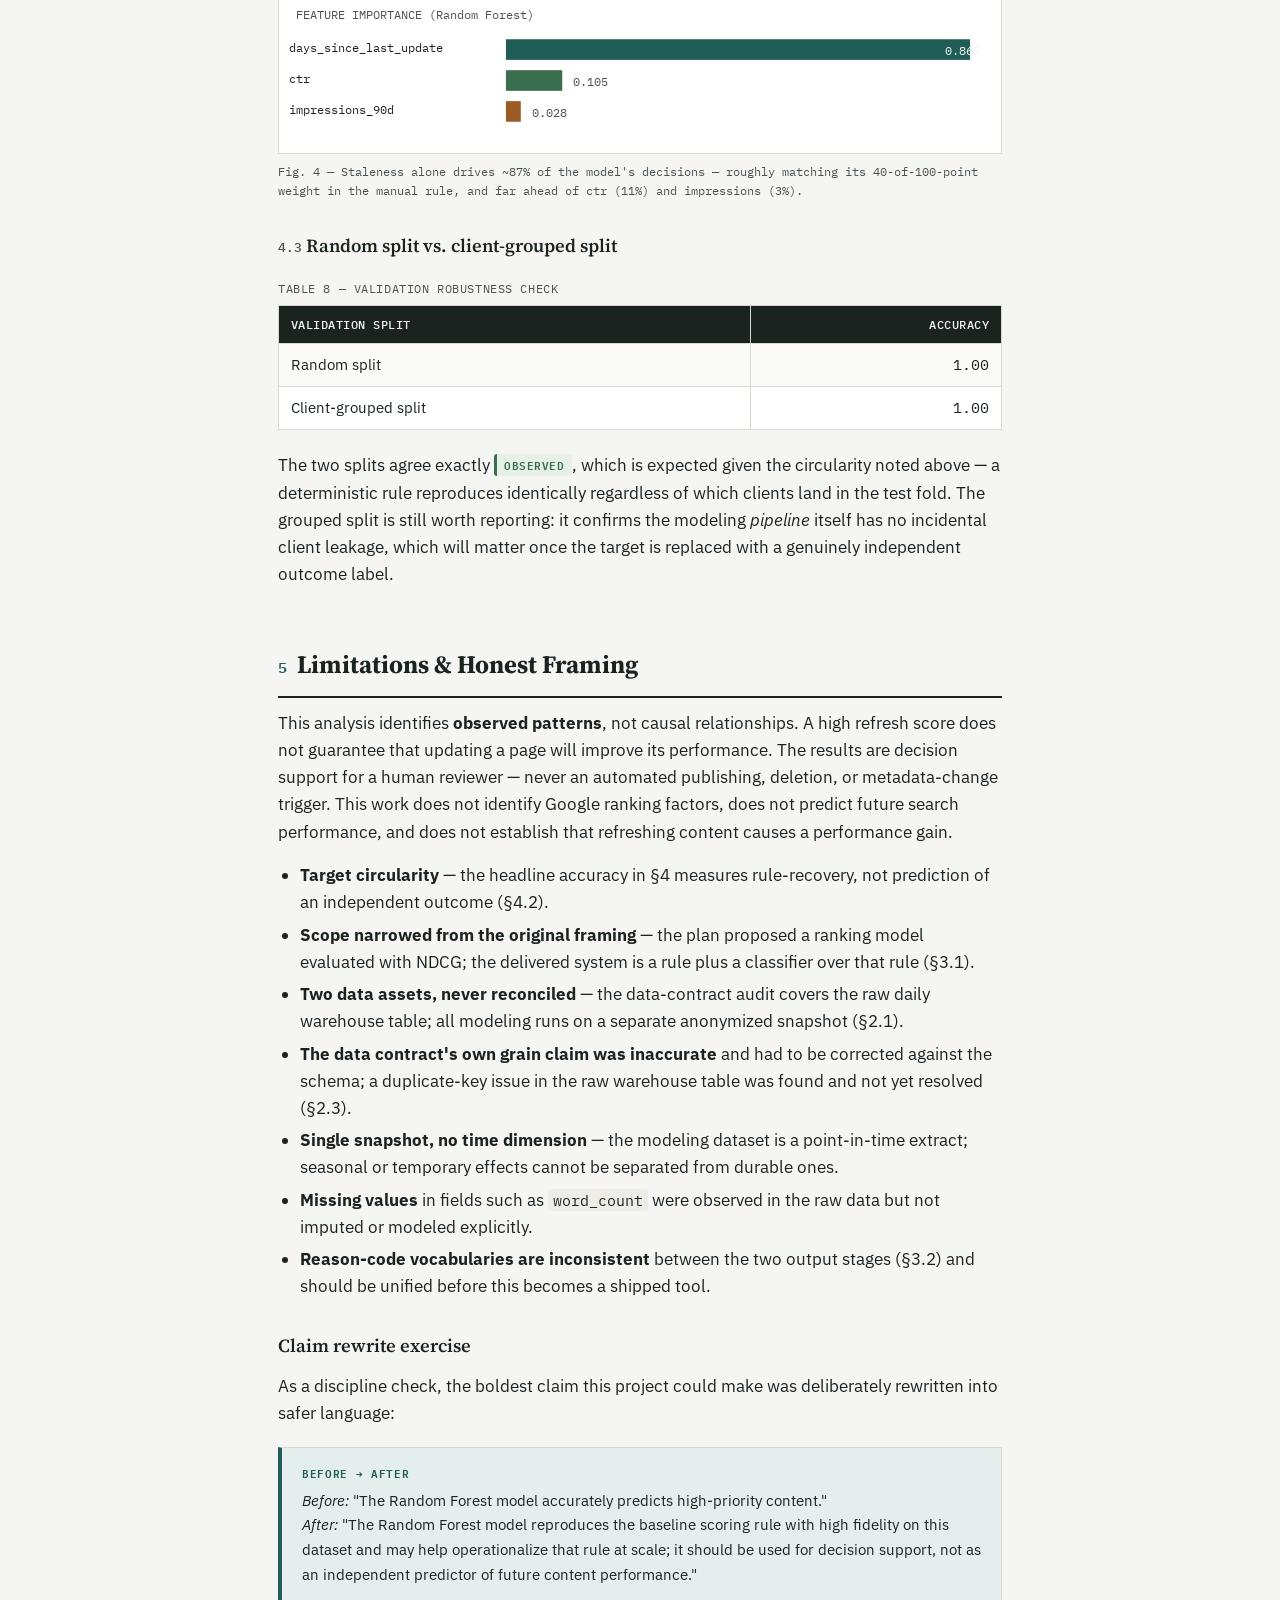
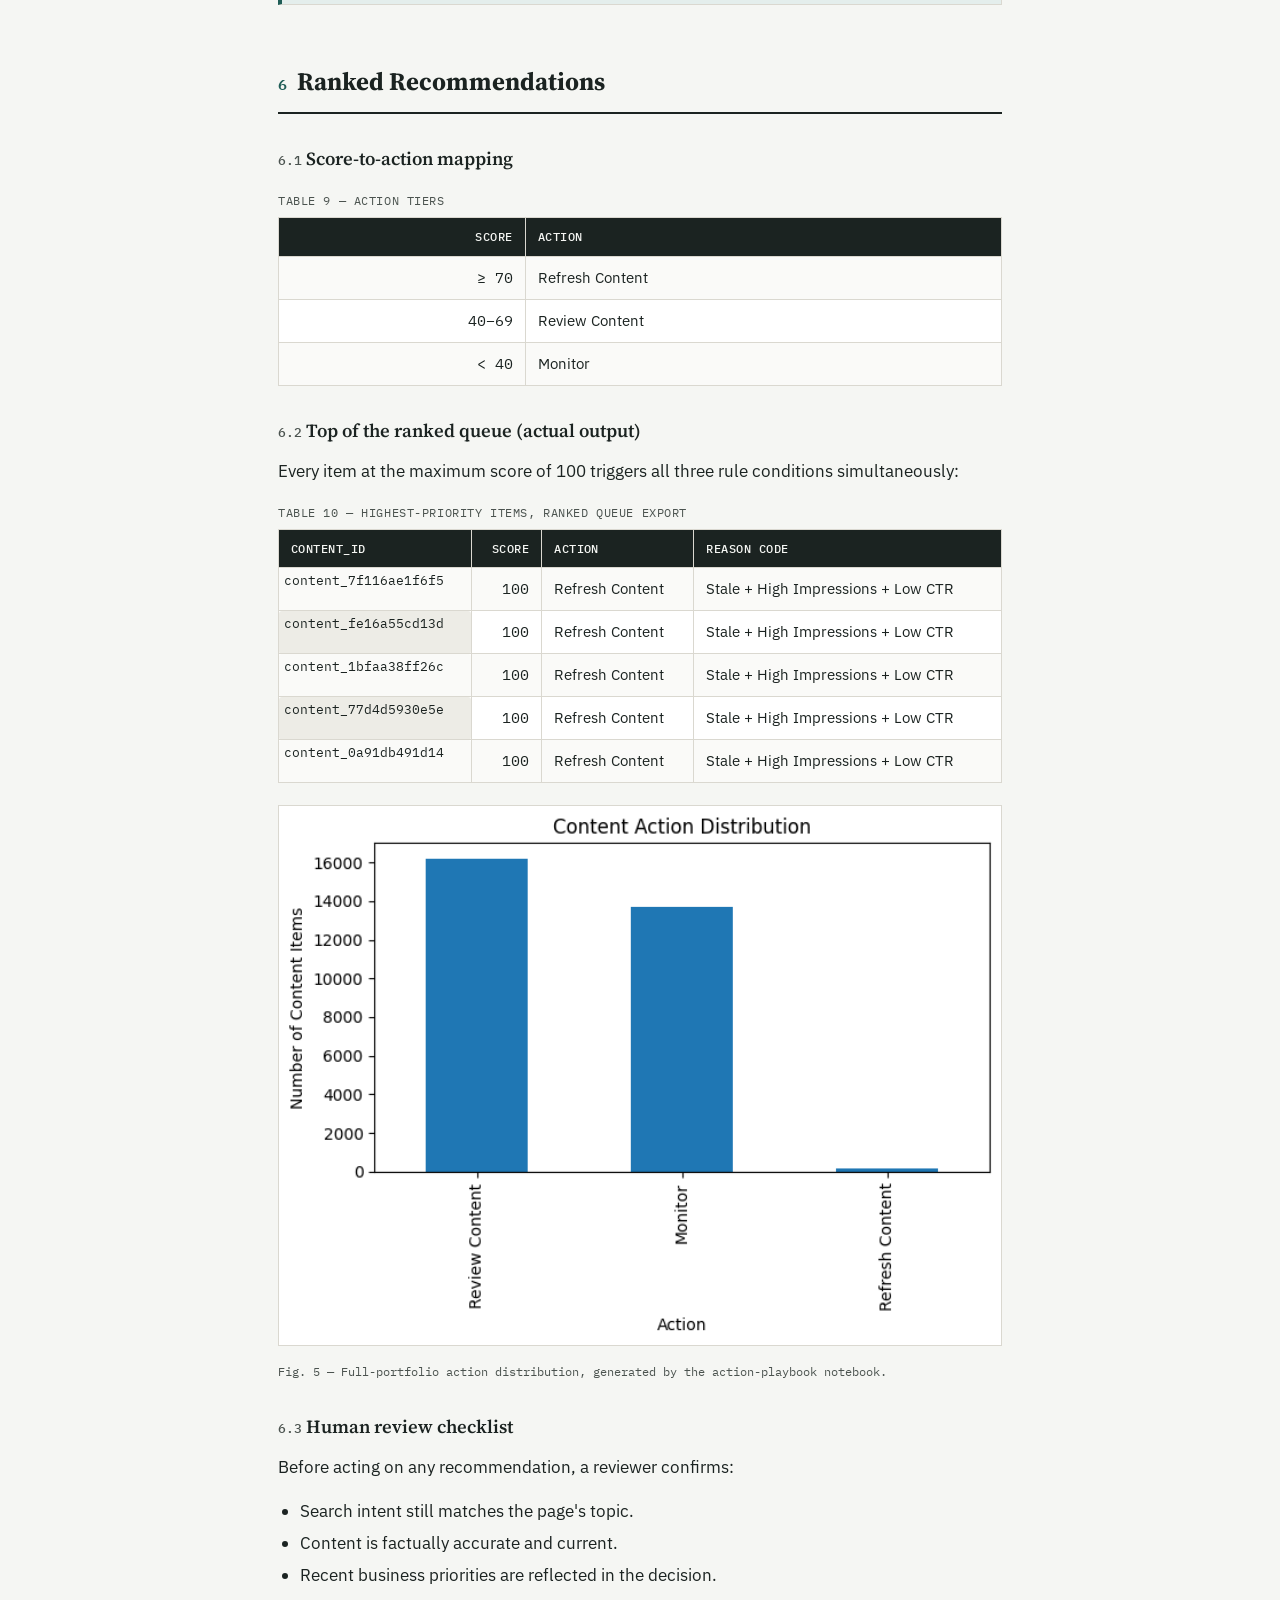
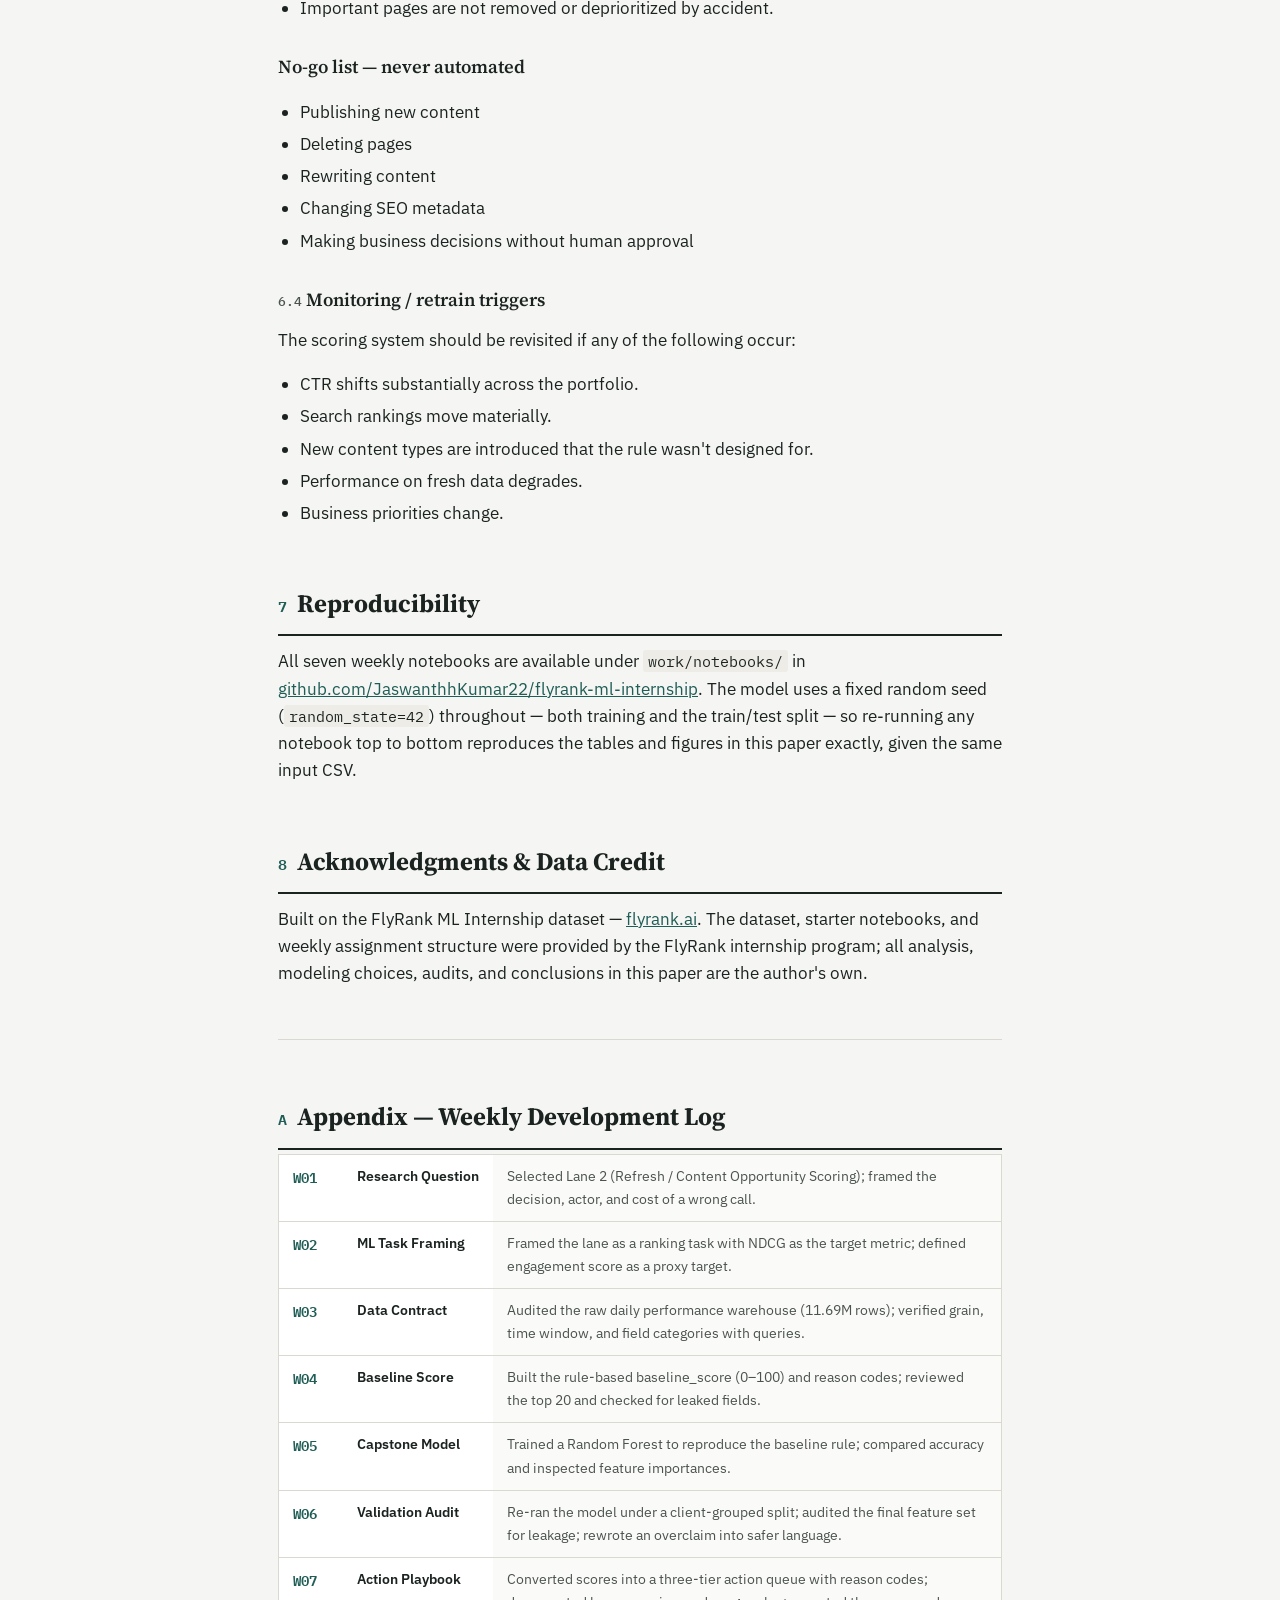
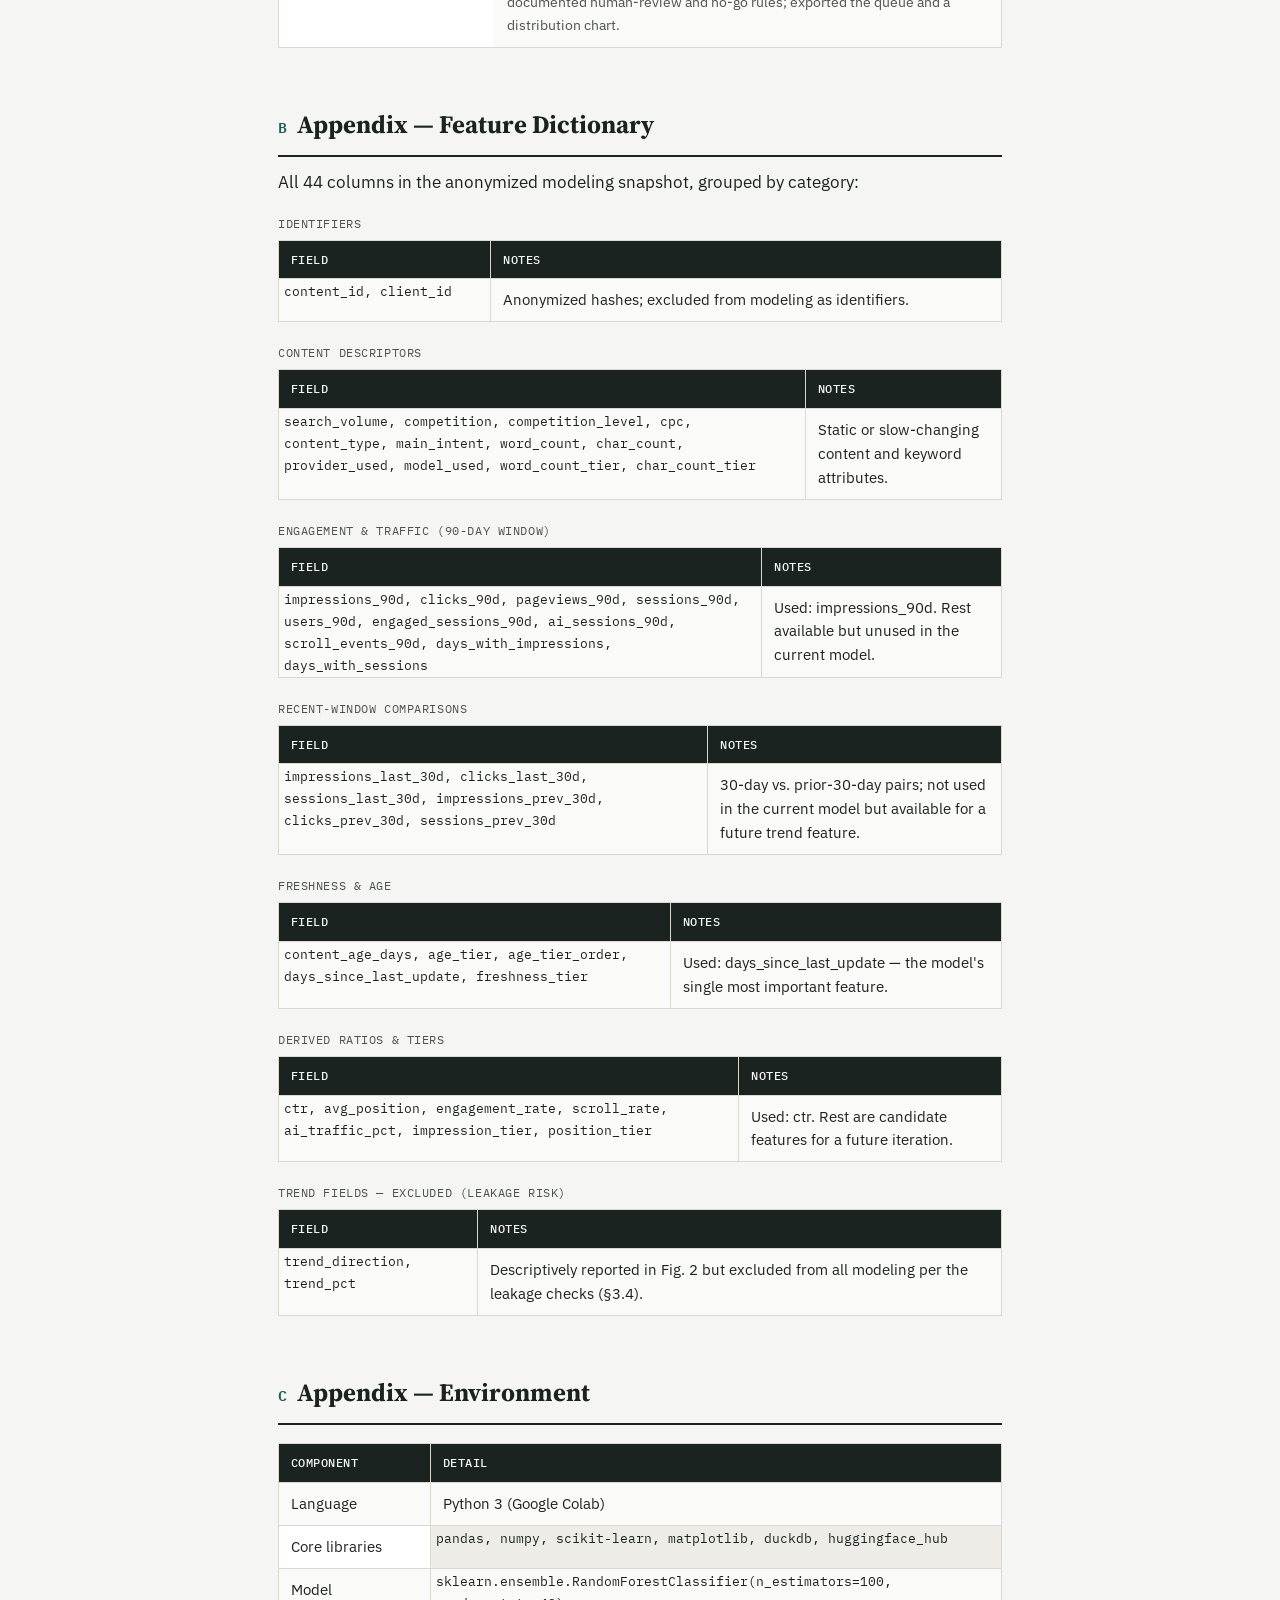
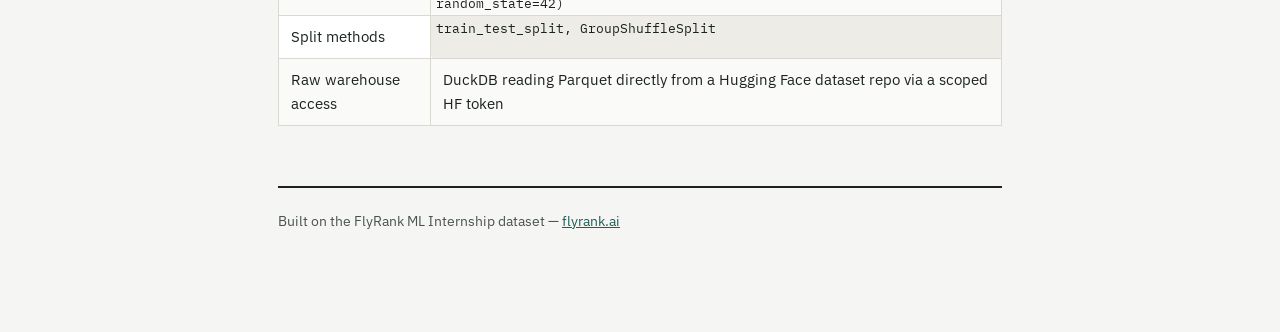
==== commit c1eeb1b0: "Updated paper" ====
--- a/index.html
+++ b/index.html
@@ -13,235 +13,64 @@
     --ink:#1B2321;
     --ink-soft:#4B534F;
     --rule:#DAD8D0;
-    --accent:#1F5D56;      /* deep teal — primary */
+    --accent:#1F5D56;
     --accent-soft:#E4EEEC;
-    --caution:#9C5A24;     /* burnt ochre — caution/flag */
+    --caution:#9C5A24;
     --caution-soft:#F5E9DC;
-    --observed:#3B6E4F;    /* sage — "observed / decision-support" tag */
+    --observed:#3B6E4F;
     --observed-soft:#E7EFE9;
     --danger:#8C3B32;
     --danger-soft:#F3E4E1;
   }
   *{box-sizing:border-box;}
-  body{
-    margin:0;
-    background:var(--paper);
-    color:var(--ink);
-    font-family:"IBM Plex Sans", sans-serif;
-    font-size:16.5px;
-    line-height:1.65;
-  }
-  .sheet{
-    max-width:780px;
-    margin:0 auto;
-    padding:64px 28px 100px;
-  }
-  .eyebrow{
-    font-family:"IBM Plex Mono", monospace;
-    text-transform:uppercase;
-    letter-spacing:0.14em;
-    font-size:12px;
-    color:var(--accent);
-    font-weight:600;
-  }
-  h1.title{
-    font-family:"Source Serif 4", serif;
-    font-size:40px;
-    line-height:1.15;
-    font-weight:700;
-    margin:10px 0 6px;
-    color:var(--ink);
-  }
-  p.subtitle{
-    font-family:"Source Serif 4", serif;
-    font-style:italic;
-    font-size:19px;
-    color:var(--ink-soft);
-    margin:0 0 28px;
-  }
-  .meta-row{
-    display:flex;
-    flex-wrap:wrap;
-    gap:6px 22px;
-    font-family:"IBM Plex Mono", monospace;
-    font-size:12.5px;
-    color:var(--ink-soft);
-    border-top:1px solid var(--rule);
-    border-bottom:1px solid var(--rule);
-    padding:12px 0;
-    margin-bottom:34px;
-  }
+  body{ margin:0; background:var(--paper); color:var(--ink); font-family:"IBM Plex Sans", sans-serif; font-size:16.5px; line-height:1.65; }
+  .sheet{ max-width:780px; margin:0 auto; padding:64px 28px 100px; }
+  .eyebrow{ font-family:"IBM Plex Mono", monospace; text-transform:uppercase; letter-spacing:0.14em; font-size:12px; color:var(--accent); font-weight:600; }
+  h1.title{ font-family:"Source Serif 4", serif; font-size:40px; line-height:1.15; font-weight:700; margin:10px 0 6px; color:var(--ink); }
+  p.subtitle{ font-family:"Source Serif 4", serif; font-style:italic; font-size:19px; color:var(--ink-soft); margin:0 0 28px; }
+  .meta-row{ display:flex; flex-wrap:wrap; gap:6px 22px; font-family:"IBM Plex Mono", monospace; font-size:12.5px; color:var(--ink-soft); border-top:1px solid var(--rule); border-bottom:1px solid var(--rule); padding:12px 0; margin-bottom:34px; }
   .meta-row span b{color:var(--ink); font-weight:600;}
-
-  /* stat strip — signature-adjacent, but functional */
-  .stat-strip{
-    display:grid;
-    grid-template-columns:repeat(4,1fr);
-    gap:1px;
-    background:var(--rule);
-    border:1px solid var(--rule);
-    margin:0 0 40px;
-  }
-  .stat{
-    background:var(--paper-raised);
-    padding:16px 14px;
-    text-align:left;
-  }
-  .stat .num{
-    font-family:"IBM Plex Mono", monospace;
-    font-size:22px;
-    font-weight:600;
-    color:var(--accent);
-    display:block;
-  }
-  .stat .lab{
-    font-size:11.5px;
-    color:var(--ink-soft);
-    text-transform:uppercase;
-    letter-spacing:0.06em;
-    margin-top:2px;
-    display:block;
-  }
+  .stat-strip{ display:grid; grid-template-columns:repeat(4,1fr); gap:1px; background:var(--rule); border:1px solid var(--rule); margin:0 0 40px; }
+  .stat{ background:var(--paper-raised); padding:16px 14px; text-align:left; }
+  .stat .num{ font-family:"IBM Plex Mono", monospace; font-size:22px; font-weight:600; color:var(--accent); display:block; }
+  .stat .lab{ font-size:11.5px; color:var(--ink-soft); text-transform:uppercase; letter-spacing:0.06em; margin-top:2px; display:block; }
   @media (max-width:640px){ .stat-strip{grid-template-columns:repeat(2,1fr);} }
-
-  /* epistemic tags — THE signature element. every load-bearing claim in this
-     paper carries one of these, echoing the internship's own "careful words"
-     rubric (observed / directional / decision-support / caution). */
-  .tag{
-    display:inline-flex;
-    align-items:center;
-    gap:5px;
-    font-family:"IBM Plex Mono", monospace;
-    font-size:10.5px;
-    font-weight:600;
-    letter-spacing:0.05em;
-    text-transform:uppercase;
-    padding:2px 8px 2px 7px;
-    border-radius:3px;
-    white-space:nowrap;
-    vertical-align:1px;
-    border-left:3px solid transparent;
-  }
+  .tag{ display:inline-flex; align-items:center; gap:5px; font-family:"IBM Plex Mono", monospace; font-size:10.5px; font-weight:600; letter-spacing:0.05em; text-transform:uppercase; padding:2px 8px 2px 7px; border-radius:3px; white-space:nowrap; vertical-align:1px; border-left:3px solid transparent; }
   .tag-observed{ background:var(--observed-soft); color:var(--observed); border-left-color:var(--observed);}
   .tag-caution{ background:var(--caution-soft); color:var(--caution); border-left-color:var(--caution);}
   .tag-support{ background:var(--accent-soft); color:var(--accent); border-left-color:var(--accent);}
   .tag-audit{ background:var(--danger-soft); color:var(--danger); border-left-color:var(--danger);}
-
-  nav.toc{
-    background:var(--paper-raised);
-    border:1px solid var(--rule);
-    padding:20px 24px;
-    margin:0 0 44px;
-  }
+  nav.toc{ background:var(--paper-raised); border:1px solid var(--rule); padding:20px 24px; margin:0 0 44px; }
   nav.toc .eyebrow{margin-bottom:10px; display:block;}
-  nav.toc ol{
-    columns:2;
-    -webkit-columns:2;
-    margin:0; padding-left:20px;
-    font-size:14.5px;
-  }
+  nav.toc ol{ columns:2; -webkit-columns:2; margin:0; padding-left:20px; font-size:14.5px; }
   nav.toc li{margin-bottom:7px;}
   nav.toc a{color:var(--ink); text-decoration:none; border-bottom:1px dotted var(--rule);}
   nav.toc a:hover{color:var(--accent); border-bottom-color:var(--accent);}
   @media (max-width:640px){ nav.toc ol{columns:1;} }
-
-  h2{
-    font-family:"Source Serif 4", serif;
-    font-size:25px;
-    font-weight:700;
-    margin:56px 0 4px;
-    padding-bottom:10px;
-    border-bottom:2px solid var(--ink);
-    display:flex;
-    align-items:baseline;
-    gap:10px;
-  }
-  h2 .n{
-    font-family:"IBM Plex Mono", monospace;
-    font-size:15px;
-    color:var(--accent);
-    font-weight:600;
-  }
-  h3{
-    font-family:"Source Serif 4", serif;
-    font-size:18.5px;
-    font-weight:600;
-    margin:30px 0 4px;
-    color:var(--ink);
-  }
+  h2{ font-family:"Source Serif 4", serif; font-size:25px; font-weight:700; margin:56px 0 4px; padding-bottom:10px; border-bottom:2px solid var(--ink); display:flex; align-items:baseline; gap:10px; }
+  h2 .n{ font-family:"IBM Plex Mono", monospace; font-size:15px; color:var(--accent); font-weight:600; }
+  h3{ font-family:"Source Serif 4", serif; font-size:18.5px; font-weight:600; margin:30px 0 4px; color:var(--ink); }
   h3 .n{font-family:"IBM Plex Mono",monospace; font-size:13px; color:var(--ink-soft); font-weight:500;}
-
   p{margin:12px 0;}
   ul, ol{padding-left:22px;}
   li{margin:5px 0;}
   code, .mono{font-family:"IBM Plex Mono", monospace; font-size:0.92em; background:#EDECE6; padding:1px 5px; border-radius:3px;}
-
-  table{
-    border-collapse:collapse;
-    width:100%;
-    margin:18px 0 22px;
-    font-size:14.5px;
-    background:var(--paper-raised);
-  }
-  caption{
-    text-align:left;
-    font-family:"IBM Plex Mono", monospace;
-    font-size:11.5px;
-    text-transform:uppercase;
-    letter-spacing:0.05em;
-    color:var(--ink-soft);
-    margin-bottom:6px;
-  }
-  th, td{
-    border:1px solid var(--rule);
-    padding:9px 12px;
-    text-align:left;
-    vertical-align:top;
-  }
-  th{
-    background:var(--ink);
-    color:#F5F6F3;
-    font-weight:500;
-    font-family:"IBM Plex Mono", monospace;
-    font-size:12px;
-    text-transform:uppercase;
-    letter-spacing:0.04em;
-  }
+  table{ border-collapse:collapse; width:100%; margin:18px 0 22px; font-size:14.5px; background:var(--paper-raised); }
+  caption{ text-align:left; font-family:"IBM Plex Mono", monospace; font-size:11.5px; text-transform:uppercase; letter-spacing:0.05em; color:var(--ink-soft); margin-bottom:6px; }
+  th, td{ border:1px solid var(--rule); padding:9px 12px; text-align:left; vertical-align:top; }
+  th{ background:var(--ink); color:#F5F6F3; font-weight:500; font-family:"IBM Plex Mono", monospace; font-size:12px; text-transform:uppercase; letter-spacing:0.04em; }
   tr:nth-child(even) td{ background:#FAFAF8; }
   td.num, th.num{ font-family:"IBM Plex Mono", monospace; text-align:right; }
-
-  .callout{
-    border:1px solid var(--rule);
-    border-left:4px solid var(--accent);
-    background:var(--accent-soft);
-    padding:16px 20px;
-    margin:20px 0;
-    font-size:15px;
-  }
+  .callout{ border:1px solid var(--rule); border-left:4px solid var(--accent); background:var(--accent-soft); padding:16px 20px; margin:20px 0; font-size:15px; }
   .callout.flag{ border-left-color:var(--caution); background:var(--caution-soft); }
   .callout.audit{ border-left-color:var(--danger); background:var(--danger-soft); }
-  .callout .head{
-    font-family:"IBM Plex Mono", monospace;
-    font-size:11px;
-    font-weight:600;
-    letter-spacing:0.06em;
-    text-transform:uppercase;
-    margin-bottom:6px;
-    display:block;
-  }
+  .callout .head{ font-family:"IBM Plex Mono", monospace; font-size:11px; font-weight:600; letter-spacing:0.06em; text-transform:uppercase; margin-bottom:6px; display:block; }
   .callout.flag .head{ color:var(--caution); }
   .callout.audit .head{ color:var(--danger); }
   .callout:not(.flag):not(.audit) .head{ color:var(--accent); }
-
   figure{ margin:22px 0; }
-  figcaption{
-    font-family:"IBM Plex Mono", monospace;
-    font-size:12px;
-    color:var(--ink-soft);
-    margin-top:8px;
-  }
+  figcaption{ font-family:"IBM Plex Mono", monospace; font-size:12px; color:var(--ink-soft); margin-top:8px; }
   figure svg{ width:100%; height:auto; display:block; background:var(--paper-raised); border:1px solid var(--rule);}
-
   .weekgrid{ display:grid; gap:0; border:1px solid var(--rule); }
   .weekrow{ display:grid; grid-template-columns:64px 150px 1fr; border-top:1px solid var(--rule); }
   .weekrow:first-child{ border-top:none; }
@@ -250,22 +79,10 @@
   .weekrow .name{ font-weight:600; background:var(--paper-raised); }
   .weekrow .desc{ background:#FAFAF8; color:var(--ink-soft); }
   @media (max-width:640px){ .weekrow{grid-template-columns:48px 1fr;} .weekrow .desc{grid-column:1 / -1;} }
-
   a{ color:var(--accent); }
   hr.div{ border:none; border-top:1px solid var(--rule); margin:52px 0 40px; }
-  footer{
-    margin-top:60px;
-    padding-top:22px;
-    border-top:2px solid var(--ink);
-    font-size:13.5px;
-    color:var(--ink-soft);
-  }
-  .print-note{ display:none; }
-  @media print{
-    body{background:#fff;}
-    .stat-strip, nav.toc{ break-inside:avoid; }
-    h2{ break-after:avoid; }
-  }
+  footer{ margin-top:60px; padding-top:22px; border-top:2px solid var(--ink); font-size:13.5px; color:var(--ink-soft); }
+  @media print{ body{background:#fff;} .stat-strip, nav.toc{ break-inside:avoid; } h2{ break-after:avoid; } }
 </style>
 </head>
 <body>
@@ -276,7 +93,7 @@
   <p class="subtitle">A ranking-based decision-support system for prioritizing editorial review across a 30,000-item content portfolio</p>
 
   <div class="meta-row">
-    <span>Author: <b>[Your Name]</b></span>
+    <span>Author: <b>[Pandiri Jaswanth Kumar]</b></span>
     <span>Program: <b>FlyRank ML Internship</b></span>
     <span>Date: <b>July 2026</b></span>
     <span>Repo: <b><a href="https://github.com/JaswanthhKumar22/flyrank-ml-internship">flyrank-ml-internship</a></b></span>
@@ -287,43 +104,38 @@
     <div class="stat"><span class="num">30,000</span><span class="lab">Content items scored</span></div>
     <div class="stat"><span class="num">44</span><span class="lab">Raw features available</span></div>
     <div class="stat"><span class="num">3</span><span class="lab">Features used in the model</span></div>
-    <div class="stat"><span class="num">1.00*</span><span class="lab">Test accuracy (see §5.2 caveat)</span></div>
+    <div class="stat"><span class="num">1.00*</span><span class="lab">Test accuracy (see §4.2 caveat)</span></div>
   </div>
 
   <h2 style="margin-top:0; border-bottom:none; padding-bottom:0;">Abstract</h2>
   <p>
   Content teams managing large libraries need a repeatable way to decide which pages deserve editorial
-  attention first. This project frames that decision as a scoring and ranking problem over a
-  30,000-item, 44-feature content portfolio. A transparent, rule-based baseline
-  <span class="tag tag-support">DECISION-SUPPORT</span> was built first — weighting staleness, search
-  visibility, and click-through rate — and a Random Forest classifier was then trained to reproduce and
-  generalize that rule, evaluated under both a random split and a client-grouped split to guard against
-  information leakage between related content items. The two validation strategies agreed
-  <span class="tag tag-observed">OBSERVED</span>, and <code>days_since_last_update</code> dominated the
-  model's decisions, consistent with the manual rule's own weighting. The near-perfect accuracy reported
-  in §5 reflects the model recovering a deterministic rule rather than predicting an independent outcome
-  <span class="tag tag-caution">CAUTION</span> — a limitation disclosed in full in §7. The deliverable is
-  a ranked action queue with human-readable reason codes, intended strictly as decision support for
-  content reviewers, never as an automated publishing or deletion trigger.
+  review first, and this project asks whether a learned model can prioritize that queue better than a
+  hand-written rule. It works from a 30,000-item, 44-feature anonymized snapshot of content performance
+  and search-visibility signals drawn from the FlyRank internship dataset. A transparent rule-based
+  baseline (staleness, visibility, click-through rate) was built first, then a Random Forest classifier
+  was trained to reproduce and generalize that rule, validated under both a random split and a
+  client-grouped split to check for leakage. Both splits agreed exactly, and the model recovered the
+  rule's own weighting almost perfectly — staleness alone driving roughly 87% of its decisions — though
+  the reported 1.00 accuracy reflects rule-recovery rather than an independent prediction, a limitation
+  addressed directly in §5. The output is a ranked, reason-coded action queue built strictly for
+  human-reviewed content prioritization, not automated publishing decisions.
   </p>
 
   <nav class="toc">
     <span class="eyebrow">Contents</span>
     <ol>
       <li><a href="#intro">1. Introduction</a></li>
-      <li><a href="#scope">2. Problem Formulation &amp; Scope Evolution</a></li>
-      <li><a href="#data">3. Data</a></li>
-      <li><a href="#method">4. Methodology</a></li>
-      <li><a href="#results">5. Results</a></li>
-      <li><a href="#leakage">6. Leakage Audit</a></li>
-      <li><a href="#limits">7. Limitations &amp; Honest Framing</a></li>
-      <li><a href="#playbook">8. Action Playbook</a></li>
-      <li><a href="#log">9. Weekly Development Log</a></li>
-      <li><a href="#repro">10. Reproducibility</a></li>
-      <li><a href="#ethics">11. Data Ethics &amp; Use</a></li>
-      <li><a href="#conclusion">12. Conclusion</a></li>
-      <li><a href="#appendix-a">Appendix A — Feature Dictionary</a></li>
-      <li><a href="#appendix-b">Appendix B — Environment</a></li>
+      <li><a href="#data">2. Data</a></li>
+      <li><a href="#method">3. Methodology</a></li>
+      <li><a href="#results">4. Results</a></li>
+      <li><a href="#limits">5. Limitations &amp; Honest Framing</a></li>
+      <li><a href="#playbook">6. Ranked Recommendations</a></li>
+      <li><a href="#repro">7. Reproducibility</a></li>
+      <li><a href="#ack">8. Acknowledgments &amp; Data Credit</a></li>
+      <li><a href="#log">Appendix A — Weekly Development Log</a></li>
+      <li><a href="#appendix-b">Appendix B — Feature Dictionary</a></li>
+      <li><a href="#appendix-c">Appendix C — Environment</a></li>
     </ol>
   </nav>
 
@@ -336,6 +148,12 @@
   a human's time to look at first.
   </p>
   <p>
+  <strong>A concrete scenario.</strong> Picture a content manager who owns 30,000 pages and forty minutes
+  before her next planning meeting. Scrolling the raw analytics dashboard is not an option — she needs a
+  short, ranked list she can trust, each item labeled with <em>why</em> it's on the list. That is the exact
+  gap this project fills: a queue, not a dashboard.
+  </p>
+  <p>
   <strong>Who acts on it.</strong> The ranked recommendations are built for content managers, SEO
   specialists, and digital marketing teams, who use them to decide whether to refresh, expand, rewrite,
   monitor, or leave a page unchanged.
@@ -345,114 +163,84 @@
   — flagging a healthy page for review — wastes a reviewer's time and erodes trust in the tool. A
   <em>false negative</em> — missing a page that is genuinely declining — lets traffic and engagement erode
   further before anyone intervenes, and is harder to recover from. That asymmetry is why every
-  recommendation in this system ships with a reason code rather than a bare score: a reviewer needs to
-  see <em>why</em> a page was flagged in order to catch the false positives quickly.
+  recommendation ships with a reason code rather than a bare score: a reviewer needs to see <em>why</em> a
+  page was flagged in order to catch the false positives quickly.
   </p>
   <p>
   <strong>Why not a fixed rule alone?</strong> Search visibility, engagement, click-through rate, average
   position, and content age interact in ways that are difficult to fully capture in a single hand-written
   rule. A learned model can, in principle, combine these signals more effectively than a fixed threshold —
-  while still keeping a human reviewer in the loop for every action. Section 2 explains precisely how far
-  this project got toward that goal, and where the final system still leans on the simpler rule.
-  </p>
-
-  <!-- 2. SCOPE -->
-  <h2 id="scope"><span class="n">2</span> Problem Formulation &amp; Scope Evolution</h2>
-  <p>
-  This project's framing changed over the course of the internship, and this paper reports that evolution
-  honestly rather than smoothing it over.
-  </p>
-  <h3><span class="n">2.1</span> Original framing</h3>
-  <p>
-  The task was initially framed as a <strong>ranking</strong> problem <span class="tag tag-support">DECISION-SUPPORT</span>:
-  produce an ordering of content items by predicted engagement, with <strong>Normalized Discounted
-  Cumulative Gain (NDCG)</strong> proposed as the success metric, since NDCG rewards placing the truly
-  important items near the top of a ranked list rather than merely classifying items correctly in isolation.
-  </p>
-  <h3><span class="n">2.2</span> What was actually built</h3>
-  <p>
-  In practice, the final pipeline (Weeks 4–7) implements a simpler and more auditable design: a
-  <strong>rule-based priority score</strong> (0–100) that converts directly into three action tiers, and a
-  <strong>binary classifier</strong> trained to reproduce that rule's <code>high_priority</code> label. No
-  NDCG evaluation was ultimately run. This is a narrower deliverable than the Week 2 framing proposed,
-  and it is reported here as a limitation rather than glossed over
-  <span class="tag tag-caution">CAUTION</span> — see §7 for the full discussion. The upside of the
-  narrower path is a fully transparent, reason-coded output that a non-technical reviewer can sanity-check
-  line by line, which was judged more valuable for an editorial workflow than an opaque top-<em>k</em>
-  ranking.
-  </p>
-  <h3><span class="n">2.3</span> Target definition</h3>
-  <p>
-  The working target, <code>high_priority</code>, is a proxy: it is <em>defined</em> from the rule
-  (<code>baseline_score &ge; 70</code>), not observed from an independent outcome such as a subsequent
-  traffic lift after refresh. This distinction matters throughout the rest of the paper and is revisited
-  directly in the Results and Limitations sections.
-  </p>
-
-  <!-- 3. DATA -->
-  <h2 id="data"><span class="n">3</span> Data</h2>
-  <h3><span class="n">3.1</span> Two distinct data assets</h3>
-  <p>
-  The project drew on two separate data assets, and keeping them distinct is itself a finding worth
-  recording:
-  </p>
+  while still keeping a human reviewer in the loop for every action. §3.1 explains precisely how far this
+  project got toward that goal, and where the final system still leans on the simpler rule.
+  </p>
+
+  <!-- 2. DATA -->
+  <h2 id="data"><span class="n">2</span> Data</h2>
+  <h3><span class="n">2.1</span> Two distinct data assets</h3>
+  <p>The project drew on two separate data releases, and keeping them distinct is itself a finding worth recording:</p>
   <table>
     <caption>Table 1 — Data assets used across the internship</caption>
-    <tr><th>Asset</th><th>Grain</th><th>Size</th><th>Used in</th></tr>
+    <tr><th>Asset</th><th>Grain</th><th>Size &amp; window</th><th>Used in</th></tr>
     <tr>
       <td><strong>Raw daily performance warehouse</strong><br><span class="mono">fact_content_daily_performance_sample.parquet</span></td>
       <td>One row per content item, per client, per report date</td>
       <td class="num">11,694,072 rows<br>2026-06-01 to 2026-06-30</td>
-      <td>Week 3 — Data Contract exercise</td>
+      <td>Data-contract audit</td>
     </tr>
     <tr>
       <td><strong>Anonymized content-level snapshot</strong><br><span class="mono">content_refresh_anonymized.csv</span></td>
-      <td>One row per content item (portfolio snapshot)</td>
+      <td>One row per content item (single portfolio snapshot)</td>
       <td class="num">30,000 rows × 44 columns</td>
-      <td>Weeks 1, 4, 5, 6, 7 — scoring, modeling, validation, playbook</td>
+      <td>Scoring, modeling, validation, playbook (§3–§6)</td>
     </tr>
   </table>
   <p>
-  The Week 3 data contract was written against the raw daily warehouse table, while all downstream modeling
-  work (Weeks 4–7) runs on the separate anonymized snapshot. The two were never joined or reconciled
-  within this project <span class="tag tag-caution">CAUTION</span> — the contract exercise served to
-  practice grain verification and leakage discipline on the richer source, and those same disciplines were
-  then re-applied, by hand, to the simpler modeling dataset. This gap is listed formally in §7.
-  </p>
-
-  <h3><span class="n">3.2</span> Verifying the data contract's own claims</h3>
-  <p>
-  The Week 3 contract initially stated that <em>"one row represents one search query for one landing page
-  on one day."</em> Checking that claim against the actual schema (<code>DESCRIBE</code> output) shows
-  no query-level column in the table at all — the real grain is one row per
-  <strong>content item, per client, per report date</strong>. That correction is recorded here rather than
-  left in the original notebook <span class="tag tag-audit">AUDIT FINDING</span>.
+  The data-contract audit was written against the raw daily warehouse table, while all downstream modeling
+  work runs on the separate anonymized snapshot. The two were never joined or reconciled within this
+  project <span class="tag tag-caution">CAUTION</span> — the contract exercise served to practice grain
+  verification and leakage discipline on the richer source, and those same disciplines were then re-applied,
+  by hand, to the simpler modeling dataset. This gap is listed formally in §5.
+  </p>
+
+  <h3><span class="n">2.2</span> What was excluded, and why</h3>
+  <ul>
+    <li><strong>trend_direction, trend_pct</strong> — excluded from every model because they may be
+    derived from a window that overlaps the label's own definition (§3.4 leakage checks).</li>
+    <li><strong>client_id, content_id</strong> — retained only as grouping keys for the validation split
+    (§3.3); never used as model features and never displayed as real-world identifiers.</li>
+    <li><strong>June 2026</strong> — reserved in the data-contract exercise as a held-out evaluation
+    window and excluded from the feature-building period it audited.</li>
+  </ul>
+
+  <h3><span class="n">2.3</span> Verifying the data contract's own claims</h3>
+  <p>
+  The data contract initially stated that <em>"one row represents one search query for one landing page on
+  one day."</em> Checking that claim against the actual schema (<code>DESCRIBE</code> output) shows no
+  query-level column in the table at all — the real grain is one row per <strong>content item, per
+  client, per report date</strong>. That correction is recorded here rather than left in the original
+  notebook <span class="tag tag-audit">AUDIT FINDING</span>.
   </p>
   <p>
   A second check — grouping by <code>report_date</code>, <code>client_hash_id</code>, and
   <code>content_hash_id</code> and counting rows — surfaced duplicate rows for the same key on at least
   one date (<code>2026-06-13</code>), which contradicts a one-row-per-key assumption and would need to be
-  resolved (deduplicated or explained) before this table could be trusted for production aggregation
-  <span class="tag tag-audit">AUDIT FINDING</span>. Of the 11.69M rows, only
-  <strong>554,216</strong> (4.7%) had both Google Search Console and GA4 data simultaneously available,
-  which is the effective usable sample size for any cross-source feature.
-  </p>
-
-  <h3><span class="n">3.3</span> Descriptive statistics — modeling dataset</h3>
-  <p>The 30,000-row snapshot that all downstream scoring and modeling use:</p>
-  <table>
-    <caption>Table 2 — Five-number summaries (modeling dataset, n = 30,000)</caption>
+  resolved before this table could be trusted for production aggregation
+  <span class="tag tag-audit">AUDIT FINDING</span>. Of the 11.69M rows, only <strong>554,216</strong>
+  (4.7%) had both Google Search Console and GA4 data simultaneously available — the effective usable
+  sample for any cross-source feature is a small fraction of the full table.
+  </p>
+
+  <h3><span class="n">2.4</span> Descriptive statistics — modeling dataset</h3>
+  <table>
+    <caption>Table 2 — Five-number summaries (n = 30,000)</caption>
     <tr><th>Field</th><th class="num">Min</th><th class="num">Q1</th><th class="num">Median</th><th class="num">Q3</th><th class="num">Max</th><th class="num">Mean</th></tr>
     <tr><td>content_age_days</td><td class="num">90</td><td class="num">132</td><td class="num">236</td><td class="num">333</td><td class="num">564</td><td class="num">256.2</td></tr>
     <tr><td>impressions_90d</td><td class="num">1</td><td class="num">81</td><td class="num">731</td><td class="num">3,615</td><td class="num">517,715</td><td class="num">5,200.4</td></tr>
   </table>
-
   <figure>
     <svg viewBox="0 0 700 150" xmlns="http://www.w3.org/2000/svg" font-family="IBM Plex Mono, monospace">
       <text x="16" y="24" font-size="12" fill="#4B534F">CONTENT_AGE_DAYS — distribution shape (n = 30,000)</text>
       <line x1="60" y1="90" x2="660" y2="90" stroke="#DAD8D0" stroke-width="1"/>
-      <!-- scale: 90 -> 564 mapped to 60 -> 660 -->
-      <!-- box from Q1(132) to Q3(333), median line at 236 -->
       <rect x="82.5" y="68" width="205" height="44" fill="#E4EEEC" stroke="#1F5D56" stroke-width="1.5"/>
       <line x1="180" y1="68" x2="180" y2="112" stroke="#1F5D56" stroke-width="2.5"/>
       <line x1="60" y1="90" x2="82.5" y2="90" stroke="#1F5D56" stroke-width="1.5"/>
@@ -466,49 +254,66 @@
       <text x="660" y="128" font-size="11" fill="#1B2321" text-anchor="middle">564</text>
       <text x="360" y="24" font-size="11" fill="#4B534F" text-anchor="middle">days since content was first published</text>
     </svg>
-    <figcaption>Fig. 1 — Box summary of content_age_days built directly from the reported five-number summary. Half of all content is between 132 and 333 days old.</figcaption>
+    <figcaption>Fig. 1 — Half of all content is between 132 and 333 days old; the portfolio skews toward older, not brand-new, pages.</figcaption>
   </figure>
-
   <p>
   <code>impressions_90d</code> is far more skewed: the median item receives 731 impressions in 90 days,
-  but the mean is pulled up to 5,200 by a long tail topping out at 517,715 — a small number of very
-  high-traffic pages sit alongside a large body of low-traffic ones. Any threshold-based rule on this
-  field (see §4.1) is therefore working against a heavy-tailed distribution, not a roughly symmetric one.
-  </p>
-
+  but the mean is pulled up to 5,200 — more than 7× the median — by a long tail topping out at 517,715. A
+  small number of very high-traffic pages sit alongside a large body of low-traffic ones, so any
+  threshold rule on this field (§3.2) is working against a heavy-tailed distribution, not a symmetric one.
+  </p>
   <figure>
     <svg viewBox="0 0 700 220" xmlns="http://www.w3.org/2000/svg" font-family="IBM Plex Mono, monospace">
       <text x="16" y="22" font-size="12" fill="#4B534F">TREND_DIRECTION — item counts (n = 30,000)</text>
-      <!-- bars: down 16262, stable 5962, up 4388, new 2236, flat 1152 ; max 16262 -> scale to 500px -->
       <g font-size="12" fill="#1B2321">
         <text x="10" y="52" text-anchor="start">down</text>
         <rect x="90" y="40" width="500" height="20" fill="#8C3B32"/>
         <text x="600" y="55" fill="#4B534F">16,262</text>
-
         <text x="10" y="82" text-anchor="start">stable</text>
         <rect x="90" y="70" width="183.4" height="20" fill="#1F5D56"/>
         <text x="283" y="85" fill="#4B534F">5,962</text>
-
         <text x="10" y="112" text-anchor="start">up</text>
         <rect x="90" y="100" width="135" height="20" fill="#3B6E4F"/>
         <text x="235" y="115" fill="#4B534F">4,388</text>
-
         <text x="10" y="142" text-anchor="start">new</text>
         <rect x="90" y="130" width="68.8" height="20" fill="#9C5A24"/>
         <text x="168" y="145" fill="#4B534F">2,236</text>
-
         <text x="10" y="172" text-anchor="start">flat</text>
         <rect x="90" y="160" width="35.4" height="20" fill="#B7B4AA"/>
         <text x="135" y="175" fill="#4B534F">1,152</text>
       </g>
       <text x="360" y="205" font-size="11" fill="#4B534F" text-anchor="middle">54% of the portfolio is trending down — the largest single segment by far</text>
     </svg>
-    <figcaption>Fig. 2 — Portfolio-wide trend direction. Note: trend_direction and trend_pct are excluded from modeling (§6) precisely because of the leakage risk they carry, even though they are informative to look at descriptively.</figcaption>
+    <figcaption>Fig. 2 — Portfolio-wide trend direction, shown for context only. trend_direction and trend_pct are excluded from modeling (§3.4) despite being this informative to look at.</figcaption>
   </figure>
 
-  <!-- 4. METHOD -->
-  <h2 id="method"><span class="n">4</span> Methodology</h2>
-  <h3><span class="n">4.1</span> Baseline rule</h3>
+  <h3><span class="n">2.5</span> Public-safe confirmation</h3>
+  <p>
+  No client names, domains, URLs, or private query text appear anywhere in this paper or the underlying
+  repository. All identifiers (<code>client_id</code>, <code>content_id</code>) are anonymized hashes used
+  only to group rows, never displayed or interpreted as real-world entities. The dataset is used under the
+  FlyRank internship's public-use terms (§8).
+  </p>
+
+  <!-- 3. METHODOLOGY -->
+  <h2 id="method"><span class="n">3</span> Methodology</h2>
+
+  <h3><span class="n">3.1</span> Assumptions &amp; scope</h3>
+  <p>
+  The task was initially framed as a <strong>ranking</strong> problem <span class="tag tag-support">DECISION-SUPPORT</span>,
+  with <strong>Normalized Discounted Cumulative Gain (NDCG)</strong> proposed as the success metric, since
+  NDCG rewards placing the truly important items near the top of a list rather than merely classifying
+  items in isolation. In practice, the delivered pipeline is narrower and more auditable: a rule-based
+  priority score (0–100) that converts directly into three action tiers, plus a <strong>binary
+  classifier</strong> trained to reproduce that rule's <code>high_priority</code> label. No NDCG evaluation
+  was ultimately run <span class="tag tag-caution">CAUTION</span> — this is reported as a limitation, not
+  smoothed over (§5). The working target, <code>high_priority</code>, is therefore a <em>proxy defined
+  from the rule</em> (<code>baseline_score &ge; 70</code>), not an outcome observed independently, such as
+  a traffic lift measured after an actual refresh. That distinction is the single most important assumption
+  in this paper and it is revisited directly in Results and Limitations.
+  </p>
+
+  <h3><span class="n">3.2</span> Baseline rule</h3>
   <p>A transparent, hand-written rule scores every item from 0–100 using three binary signals:</p>
   <table>
     <caption>Table 3 — Baseline rule composition</caption>
@@ -525,23 +330,20 @@
   </p>
   <div class="callout flag">
     <span class="head">Consistency note</span>
-    The Week 7 action playbook uses a second, slightly different reason-code vocabulary
-    (<code>Healthy</code>, <code>Stale Content</code>, <code>Low CTR</code>,
-    <code>Stale + High Impressions + Low CTR</code>) rather than the Week 4 set above. Both describe the
-    same underlying score, but a reviewer-facing product should standardize on one vocabulary before
-    shipping — noted here as a concrete cleanup item rather than silently merged.
+    A later stage of this project (the action playbook) uses a second, slightly different reason-code
+    vocabulary (<code>Healthy</code>, <code>Stale Content</code>, <code>Low CTR</code>,
+    <code>Stale + High Impressions + Low CTR</code>) rather than the set above. Both describe the same
+    underlying score, but a reviewer-facing product should standardize on one vocabulary before shipping —
+    noted here as a concrete cleanup item rather than silently merged.
   </div>
 
-  <h3><span class="n">4.2</span> Model</h3>
+  <h3><span class="n">3.3</span> Model &amp; validation design</h3>
   <p>
   A <code>RandomForestClassifier</code> (100 trees, <code>random_state=42</code>) is trained on three
   features — <code>days_since_last_update</code>, <code>impressions_90d</code>, and <code>ctr</code> — to
-  predict <code>high_priority</code> (<code>baseline_score &ge; 70</code>). Training the model on the same
-  inputs the rule itself uses lets the two approaches be compared apples-to-apples, using an 80/20 split
-  with a fixed random seed for reproducibility.
-  </p>
-
-  <h3><span class="n">4.3</span> Validation design</h3>
+  predict <code>high_priority</code>. Training the model on the same inputs the rule itself uses lets the
+  two approaches be compared apples-to-apples, using an 80/20 split with a fixed random seed.
+  </p>
   <p>
   Because multiple content items in this dataset share a <code>client_id</code>, a plain random split
   risks letting information about a client's typical behavior leak between the training and test sets. The
@@ -550,23 +352,38 @@
   guarantees no client appears in both partitions.
   </p>
 
-  <!-- 5. RESULTS -->
-  <h2 id="results"><span class="n">5</span> Results</h2>
-  <h3><span class="n">5.1</span> Model vs. baseline</h3>
-  <table>
-    <caption>Table 4 — Head-to-head comparison, same data, same split</caption>
+  <h3><span class="n">3.4</span> Leakage checks</h3>
+  <table>
+    <caption>Table 4 — Final feature set reviewed for leakage risk</caption>
+    <tr><th>Feature</th><th>Used</th><th>Risk</th><th>Reason</th></tr>
+    <tr><td>days_since_last_update</td><td>Yes</td><td><span class="tag tag-observed">Low</span></td><td>Available before prediction</td></tr>
+    <tr><td>impressions_90d</td><td>Yes</td><td><span class="tag tag-observed">Low</span></td><td>Historical, trailing metric</td></tr>
+    <tr><td>ctr</td><td>Yes</td><td><span class="tag tag-observed">Low</span></td><td>Historical, trailing metric</td></tr>
+    <tr><td>client_id / content_id</td><td>No</td><td>Not used</td><td>Identifiers only</td></tr>
+    <tr><td>trend_direction / trend_pct</td><td>No</td><td><span class="tag tag-caution">High</span></td><td>May encode information derived from the same window as the label</td></tr>
+  </table>
+
+  <!-- 4. RESULTS -->
+  <h2 id="results"><span class="n">4</span> Results</h2>
+  <h3><span class="n">4.1</span> Model vs. baseline, same split</h3>
+  <p>
+  The test fold (n = 6,000) contains 24 high-priority items and 5,976 non-priority items — a base rate of
+  <strong>0.4%</strong> positive. Any model that simply predicted "not high priority" for everything would
+  already score 99.6% accuracy, so accuracy alone is a weak signal here; precision, recall, and the
+  confusion matrix below matter more.
+  </p>
+  <table>
+    <caption>Table 5 — Head-to-head comparison, same data, same split</caption>
     <tr><th>Method</th><th>Description</th><th class="num">Accuracy</th></tr>
-    <tr><td>Week 4 rule baseline</td><td>Manual scoring rule</td><td class="num">N/A — not a predictive model</td></tr>
+    <tr><td>Rule baseline</td><td>Manual scoring rule</td><td class="num">N/A — not a predictive model</td></tr>
     <tr><td>Random Forest (random split)</td><td>Learned model, 3 features</td><td class="num">1.00</td></tr>
   </table>
-
-  <table>
-    <caption>Table 5 — Classification report, random 80/20 split (test n = 6,000)</caption>
+  <table>
+    <caption>Table 6 — Classification report, random 80/20 split (test n = 6,000)</caption>
     <tr><th>Class</th><th class="num">Precision</th><th class="num">Recall</th><th class="num">F1</th><th class="num">Support</th></tr>
     <tr><td>0 — not high priority</td><td class="num">1.00</td><td class="num">1.00</td><td class="num">1.00</td><td class="num">5,976</td></tr>
     <tr><td>1 — high priority</td><td class="num">1.00</td><td class="num">1.00</td><td class="num">1.00</td><td class="num">24</td></tr>
   </table>
-
   <figure>
     <svg viewBox="0 0 460 220" xmlns="http://www.w3.org/2000/svg" font-family="IBM Plex Mono, monospace">
       <text x="16" y="20" font-size="12" fill="#4B534F">CONFUSION MATRIX — test set, n = 6,000</text>
@@ -588,25 +405,21 @@
     <figcaption>Fig. 3 — Zero misclassifications in either direction on this split.</figcaption>
   </figure>
 
-  <h3><span class="n">5.2</span> Why the accuracy is 1.00 — and why that is not the headline finding</h3>
+  <h3><span class="n">4.2</span> Why the accuracy is 1.00 — and why that isn't the headline finding</h3>
   <div class="callout audit">
     <span class="head">Circularity, not leakage from the future</span>
     <code>high_priority</code> was <em>defined as</em> <code>baseline_score &ge; 70</code>, and
-    <code>baseline_score</code> is a deterministic function of the exact three columns
-    (<code>days_since_last_update</code>, <code>impressions_90d</code>, <code>ctr</code>) used as the
-    model's only features. A perfect classifier is therefore the expected outcome, not evidence of unusual
+    <code>baseline_score</code> is a deterministic function of the exact three columns used as the model's
+    only features. A perfect classifier is therefore the expected outcome, not evidence of unusual
     predictive skill — the Random Forest is recovering a fixed arithmetic rule from its own inputs, not
     predicting an independent future event. This is <strong>circularity</strong>, distinct from temporal
-    leakage (using future information); it is disclosed here in full rather than presented as a headline
-    result <span class="tag tag-caution">CAUTION</span>.
+    leakage; it is disclosed here in full rather than presented as a headline result
+    <span class="tag tag-caution">CAUTION</span>.
   </div>
-  <p>
-  Feature importances remain informative even under this caveat, because they show the model correctly
-  recovered the <em>relative</em> weighting baked into the rule, without being told the weights explicitly:
-  </p>
-  <table>
-    <caption>Table 6 — Random Forest feature importances</caption>
-    <tr><th>Feature</th><th class="num">Importance</th><th class="num">Rule weight</th></tr>
+  <p>Feature importances remain informative under this caveat, because they show the model correctly recovered the <em>relative</em> weighting baked into the rule, without being told the weights explicitly:</p>
+  <table>
+    <caption>Table 7 — Random Forest feature importances vs. rule weights</caption>
+    <tr><th>Feature</th><th class="num">Model importance</th><th class="num">Rule weight</th></tr>
     <tr><td>days_since_last_update</td><td class="num">0.867</td><td class="num">40 / 100</td></tr>
     <tr><td>ctr</td><td class="num">0.105</td><td class="num">30 / 100</td></tr>
     <tr><td>impressions_90d</td><td class="num">0.028</td><td class="num">30 / 100</td></tr>
@@ -618,53 +431,34 @@
         <text x="10" y="52">days_since_last_update</text>
         <rect x="220" y="40" width="450" height="20" fill="#1F5D56"/>
         <text x="680" y="55" text-anchor="end" fill="#F5F6F3">0.867</text>
-
         <text x="10" y="82">ctr</text>
         <rect x="220" y="70" width="54.6" height="20" fill="#3B6E4F"/>
         <text x="285" y="85" fill="#4B534F">0.105</text>
-
         <text x="10" y="112">impressions_90d</text>
         <rect x="220" y="100" width="14.4" height="20" fill="#9C5A24"/>
         <text x="245" y="115" fill="#4B534F">0.028</text>
       </g>
     </svg>
-    <figcaption>Fig. 4 — Staleness alone drives ~87% of the model's decisions, echoing its 40-point weight in the manual rule.</figcaption>
+    <figcaption>Fig. 4 — Staleness alone drives ~87% of the model's decisions — roughly matching its 40-of-100-point weight in the manual rule, and far ahead of ctr (11%) and impressions (3%).</figcaption>
   </figure>
-  <p>
-  Errors, where they occurred in earlier internal checks, clustered near the decision boundary (scores close
-  to 70), where the underlying signals were least distinct from one another — an intuitive result for a
-  rule with hard thresholds.
-  </p>
-
-  <h3><span class="n">5.3</span> Random split vs. client-grouped split</h3>
-  <table>
-    <caption>Table 7 — Validation robustness check</caption>
+
+  <h3><span class="n">4.3</span> Random split vs. client-grouped split</h3>
+  <table>
+    <caption>Table 8 — Validation robustness check</caption>
     <tr><th>Validation split</th><th class="num">Accuracy</th></tr>
-    <tr><td>Random split (Week 5)</td><td class="num">1.00</td></tr>
-    <tr><td>Client-grouped split (Week 6)</td><td class="num">1.00</td></tr>
-  </table>
-  <p>
-  The two splits agree <span class="tag tag-observed">OBSERVED</span>, which is expected given the
+    <tr><td>Random split</td><td class="num">1.00</td></tr>
+    <tr><td>Client-grouped split</td><td class="num">1.00</td></tr>
+  </table>
+  <p>
+  The two splits agree exactly <span class="tag tag-observed">OBSERVED</span>, which is expected given the
   circularity noted above — a deterministic rule reproduces identically regardless of which clients land
-  in the test fold. The grouped split is still worth reporting: it confirms the modeling
-  <em>pipeline</em> itself has no incidental client leakage, which will matter once (if) the target is
-  replaced with a genuinely independent outcome label.
-  </p>
-
-  <!-- 6. LEAKAGE -->
-  <h2 id="leakage"><span class="n">6</span> Leakage Audit</h2>
-  <table>
-    <caption>Table 8 — Final feature set reviewed for leakage risk</caption>
-    <tr><th>Feature</th><th>Used</th><th>Risk</th><th>Reason</th></tr>
-    <tr><td>days_since_last_update</td><td>Yes</td><td><span class="tag tag-observed">Low</span></td><td>Available before prediction</td></tr>
-    <tr><td>impressions_90d</td><td>Yes</td><td><span class="tag tag-observed">Low</span></td><td>Historical, trailing metric</td></tr>
-    <tr><td>ctr</td><td>Yes</td><td><span class="tag tag-observed">Low</span></td><td>Historical, trailing metric</td></tr>
-    <tr><td>client_id / content_id</td><td>No</td><td>Not used</td><td>Identifiers only</td></tr>
-    <tr><td>trend_direction / trend_pct</td><td>No</td><td><span class="tag tag-caution">High</span></td><td>May encode information derived from the same window as the label</td></tr>
-  </table>
-
-  <!-- 7. LIMITATIONS -->
-  <h2 id="limits"><span class="n">7</span> Limitations &amp; Honest Framing</h2>
+  in the test fold. The grouped split is still worth reporting: it confirms the modeling <em>pipeline</em>
+  itself has no incidental client leakage, which will matter once the target is replaced with a genuinely
+  independent outcome label.
+  </p>
+
+  <!-- 5. LIMITATIONS -->
+  <h2 id="limits"><span class="n">5</span> Limitations &amp; Honest Framing</h2>
   <p>
   This analysis identifies <strong>observed patterns</strong>, not causal relationships. A high refresh
   score does not guarantee that updating a page will improve its performance. The results are decision
@@ -673,26 +467,23 @@
   establish that refreshing content causes a performance gain.
   </p>
   <ul>
-    <li><strong>Target circularity</strong> — the headline accuracy in §5 measures rule-recovery, not
-    prediction of an independent outcome (§5.2).</li>
-    <li><strong>Scope narrowed from the original framing</strong> — the Week 2 plan proposed a ranking
-    model evaluated with NDCG; the delivered system is a rule plus a classifier over that rule (§2).</li>
-    <li><strong>Two data assets, never reconciled</strong> — the Week 3 data contract audited the raw
-    daily warehouse table; all modeling runs on a separate anonymized snapshot (§3.1).</li>
-    <li><strong>Data contract's own grain claim was inaccurate</strong> and had to be corrected against the
-    schema; a duplicate-key issue in the raw warehouse table was found and not yet resolved (§3.2).</li>
+    <li><strong>Target circularity</strong> — the headline accuracy in §4 measures rule-recovery, not
+    prediction of an independent outcome (§4.2).</li>
+    <li><strong>Scope narrowed from the original framing</strong> — the plan proposed a ranking model
+    evaluated with NDCG; the delivered system is a rule plus a classifier over that rule (§3.1).</li>
+    <li><strong>Two data assets, never reconciled</strong> — the data-contract audit covers the raw daily
+    warehouse table; all modeling runs on a separate anonymized snapshot (§2.1).</li>
+    <li><strong>The data contract's own grain claim was inaccurate</strong> and had to be corrected against
+    the schema; a duplicate-key issue in the raw warehouse table was found and not yet resolved (§2.3).</li>
     <li><strong>Single snapshot, no time dimension</strong> — the modeling dataset is a point-in-time
     extract; seasonal or temporary effects cannot be separated from durable ones.</li>
     <li><strong>Missing values</strong> in fields such as <code>word_count</code> were observed in the raw
     data but not imputed or modeled explicitly.</li>
-    <li><strong>Reason-code vocabularies are inconsistent</strong> between the Week 4 baseline and the
-    Week 7 playbook (§4.1) and should be unified before this becomes a shipped tool.</li>
+    <li><strong>Reason-code vocabularies are inconsistent</strong> between the two output stages (§3.2) and
+    should be unified before this becomes a shipped tool.</li>
   </ul>
   <h3>Claim rewrite exercise</h3>
-  <p>
-  As a discipline check, the boldest claim this project could make was deliberately rewritten into safer
-  language:
-  </p>
+  <p>As a discipline check, the boldest claim this project could make was deliberately rewritten into safer language:</p>
   <div class="callout">
     <span class="head">Before → after</span>
     <em>Before:</em> "The Random Forest model accurately predicts high-priority content."<br>
@@ -701,18 +492,17 @@
     not as an independent predictor of future content performance."
   </div>
 
-  <!-- 8. PLAYBOOK -->
-  <h2 id="playbook"><span class="n">8</span> Action Playbook</h2>
-  <h3><span class="n">8.1</span> Ranked action tiers</h3>
-  <table>
-    <caption>Table 9 — Score-to-action mapping</caption>
+  <!-- 6. RECOMMENDATIONS -->
+  <h2 id="playbook"><span class="n">6</span> Ranked Recommendations</h2>
+  <h3><span class="n">6.1</span> Score-to-action mapping</h3>
+  <table>
+    <caption>Table 9 — Action tiers</caption>
     <tr><th class="num">Score</th><th>Action</th></tr>
     <tr><td class="num">&ge; 70</td><td>Refresh Content</td></tr>
     <tr><td class="num">40–69</td><td>Review Content</td></tr>
     <tr><td class="num">&lt; 40</td><td>Monitor</td></tr>
   </table>
-
-  <h3><span class="n">8.2</span> Top of the ranked queue (actual output)</h3>
+  <h3><span class="n">6.2</span> Top of the ranked queue (actual output)</h3>
   <p>Every item at the maximum score of 100 triggers all three rule conditions simultaneously:</p>
   <table>
     <caption>Table 10 — Highest-priority items, ranked queue export</caption>
@@ -723,13 +513,11 @@
     <tr><td class="mono">content_77d4d5930e5e</td><td class="num">100</td><td>Refresh Content</td><td>Stale + High Impressions + Low CTR</td></tr>
     <tr><td class="mono">content_0a91db491d14</td><td class="num">100</td><td>Refresh Content</td><td>Stale + High Impressions + Low CTR</td></tr>
   </table>
-
   <figure>
     <img src="work/figures/action_distribution.png" alt="Bar chart showing counts of content items assigned to Refresh Content, Review Content, and Monitor actions" style="width:100%; border:1px solid var(--rule);">
-    <figcaption>Fig. 5 — Full-portfolio action distribution, generated by <code>w07_action_playbook.ipynb</code>. Confirm this file is committed at <code>work/figures/action_distribution.png</code> before publishing — see §10.</figcaption>
+    <figcaption>Fig. 5 — Full-portfolio action distribution, generated by the action-playbook notebook.</figcaption>
   </figure>
-
-  <h3><span class="n">8.3</span> Human review checklist</h3>
+  <h3><span class="n">6.3</span> Human review checklist</h3>
   <p>Before acting on any recommendation, a reviewer confirms:</p>
   <ul>
     <li>Search intent still matches the page's topic.</li>
@@ -745,7 +533,7 @@
     <li>Changing SEO metadata</li>
     <li>Making business decisions without human approval</li>
   </ul>
-  <h3><span class="n">8.4</span> Monitoring / retrain triggers</h3>
+  <h3><span class="n">6.4</span> Monitoring / retrain triggers</h3>
   <p>The scoring system should be revisited if any of the following occur:</p>
   <ul>
     <li>CTR shifts substantially across the portfolio.</li>
@@ -755,8 +543,28 @@
     <li>Business priorities change.</li>
   </ul>
 
-  <!-- 9. LOG -->
-  <h2 id="log"><span class="n">9</span> Weekly Development Log</h2>
+  <!-- 7. REPRODUCIBILITY -->
+  <h2 id="repro"><span class="n">7</span> Reproducibility</h2>
+  <p>
+  All seven weekly notebooks are available under <code>work/notebooks/</code> in
+  <a href="https://github.com/JaswanthhKumar22/flyrank-ml-internship">github.com/JaswanthhKumar22/flyrank-ml-internship</a>.
+  The model uses a fixed random seed (<code>random_state=42</code>) throughout — both training and the
+  train/test split — so re-running any notebook top to bottom reproduces the tables and figures in this
+  paper exactly, given the same input CSV.
+  </p>
+
+  <!-- 8. ACKNOWLEDGMENTS -->
+  <h2 id="ack"><span class="n">8</span> Acknowledgments &amp; Data Credit</h2>
+  <p>
+  Built on the FlyRank ML Internship dataset — <a href="https://flyrank.ai">flyrank.ai</a>. The dataset,
+  starter notebooks, and weekly assignment structure were provided by the FlyRank internship program; all
+  analysis, modeling choices, audits, and conclusions in this paper are the author's own.
+  </p>
+
+  <hr class="div">
+
+  <!-- APPENDIX A -->
+  <h2 id="log"><span class="n">A</span> Appendix — Weekly Development Log</h2>
   <div class="weekgrid">
     <div class="weekrow"><div class="wk">W01</div><div class="name">Research Question</div><div class="desc">Selected Lane 2 (Refresh / Content Opportunity Scoring); framed the decision, actor, and cost of a wrong call.</div></div>
     <div class="weekrow"><div class="wk">W02</div><div class="name">ML Task Framing</div><div class="desc">Framed the lane as a ranking task with NDCG as the target metric; defined engagement score as a proxy target.</div></div>
@@ -767,44 +575,8 @@
     <div class="weekrow"><div class="wk">W07</div><div class="name">Action Playbook</div><div class="desc">Converted scores into a three-tier action queue with reason codes; documented human-review and no-go rules; exported the queue and a distribution chart.</div></div>
   </div>
 
-  <!-- 10. REPRO -->
-  <h2 id="repro"><span class="n">10</span> Reproducibility</h2>
-  <p>
-  All seven notebooks are available in the project repository under <code>work/notebooks/</code>:
-  <a href="https://github.com/JaswanthhKumar22/flyrank-ml-internship">github.com/JaswanthhKumar22/flyrank-ml-internship</a>.
-  </p>
-
-  <!-- 11. ETHICS -->
-  <h2 id="ethics"><span class="n">11</span> Data Ethics &amp; Use</h2>
-  <p>
-  No client names, domains, URLs, or private query text appear anywhere in this paper or the underlying
-  repository. All identifiers (<code>client_id</code>, <code>content_id</code>) are anonymized hashes used
-  only to group rows, never displayed or interpreted as real-world entities. The dataset is used under the
-  FlyRank internship's public-use terms.
-  </p>
-
-  <!-- 12. CONCLUSION -->
-  <h2 id="conclusion"><span class="n">12</span> Conclusion</h2>
-  <p>
-  This project delivers a transparent, reason-coded action queue that ranks a 30,000-item content
-  portfolio for editorial review, built from a hand-written baseline rule and a Random Forest model that
-  reproduces it with high fidelity under two independent validation splits. The honest headline is not the
-  1.00 accuracy figure — which reflects a circular target definition — but that the model's learned
-  feature weighting matches the manual rule's own design almost exactly, and that the resulting queue,
-  with its reason codes and human-review checklist, is a workable decision-support tool as long as the
-  no-go list in §8.3 is respected. The clearest next step is replacing <code>high_priority</code> with an
-  independent, forward-looking outcome (e.g., a measured traffic or engagement change following an actual
-  refresh) so the model's accuracy claim stops being definitional and starts being predictive.
-  </p>
-
-  <footer>
-    Built on the FlyRank ML Internship dataset — <a href="https://flyrank.ai">flyrank.ai</a>
-  </footer>
-
-  <hr class="div">
-
-  <!-- APPENDIX A -->
-  <h2 id="appendix-a"><span class="n">A</span> Appendix — Full Feature Dictionary</h2>
+  <!-- APPENDIX B -->
+  <h2 id="appendix-b"><span class="n">B</span> Appendix — Feature Dictionary</h2>
   <p>All 44 columns in the anonymized modeling snapshot, grouped by category:</p>
   <table>
     <caption>Identifiers</caption>
@@ -839,11 +611,11 @@
   <table>
     <caption>Trend fields — excluded (leakage risk)</caption>
     <tr><th>Field</th><th>Notes</th></tr>
-    <tr><td class="mono">trend_direction, trend_pct</td><td>Descriptively reported in Fig. 2 but excluded from all modeling per the leakage audit (§6).</td></tr>
-  </table>
-
-  <!-- APPENDIX B -->
-  <h2 id="appendix-b"><span class="n">B</span> Appendix — Environment</h2>
+    <tr><td class="mono">trend_direction, trend_pct</td><td>Descriptively reported in Fig. 2 but excluded from all modeling per the leakage checks (§3.4).</td></tr>
+  </table>
+
+  <!-- APPENDIX C -->
+  <h2 id="appendix-c"><span class="n">C</span> Appendix — Environment</h2>
   <table>
     <tr><th>Component</th><th>Detail</th></tr>
     <tr><td>Language</td><td>Python 3 (Google Colab)</td></tr>
@@ -853,6 +625,10 @@
     <tr><td>Raw warehouse access</td><td>DuckDB reading Parquet directly from a Hugging Face dataset repo via a scoped HF token</td></tr>
   </table>
 
+  <footer>
+    Built on the FlyRank ML Internship dataset — <a href="https://flyrank.ai">flyrank.ai</a>
+  </footer>
+
 </div>
 </body>
 </html>
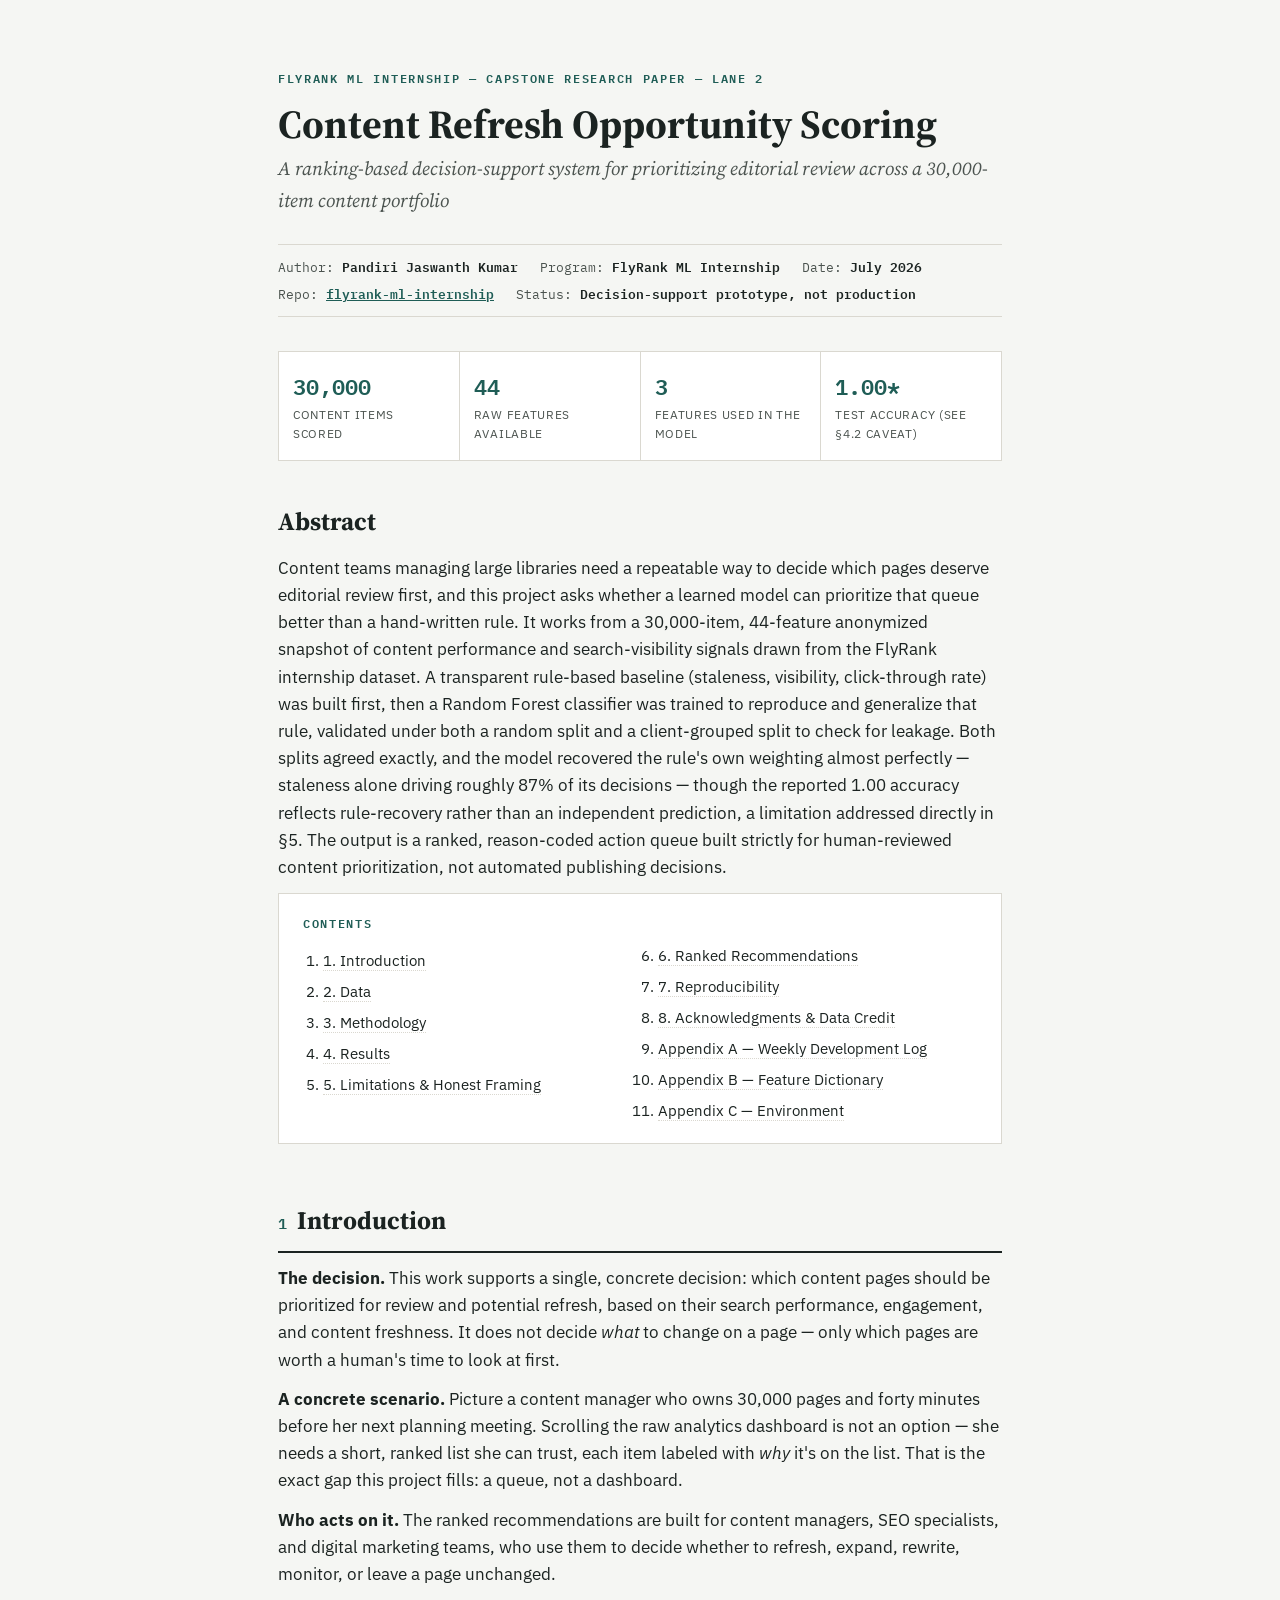
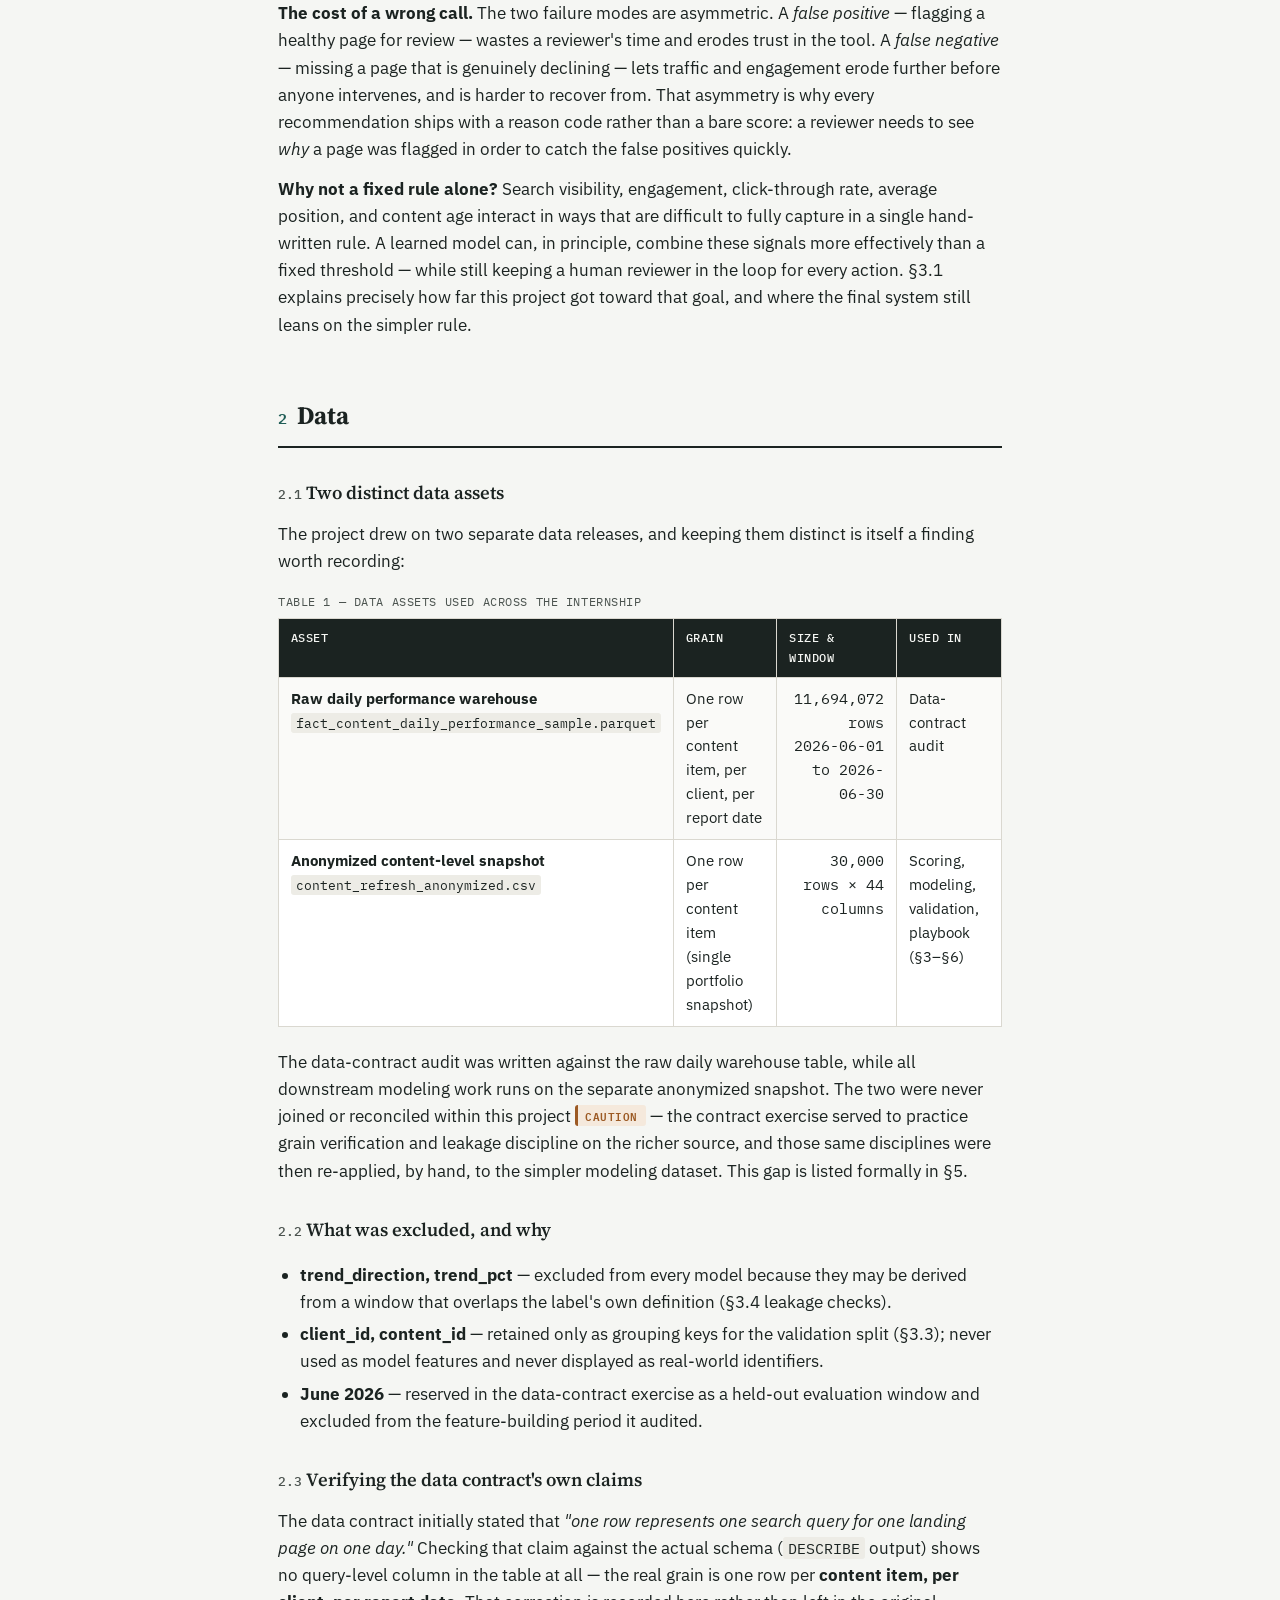
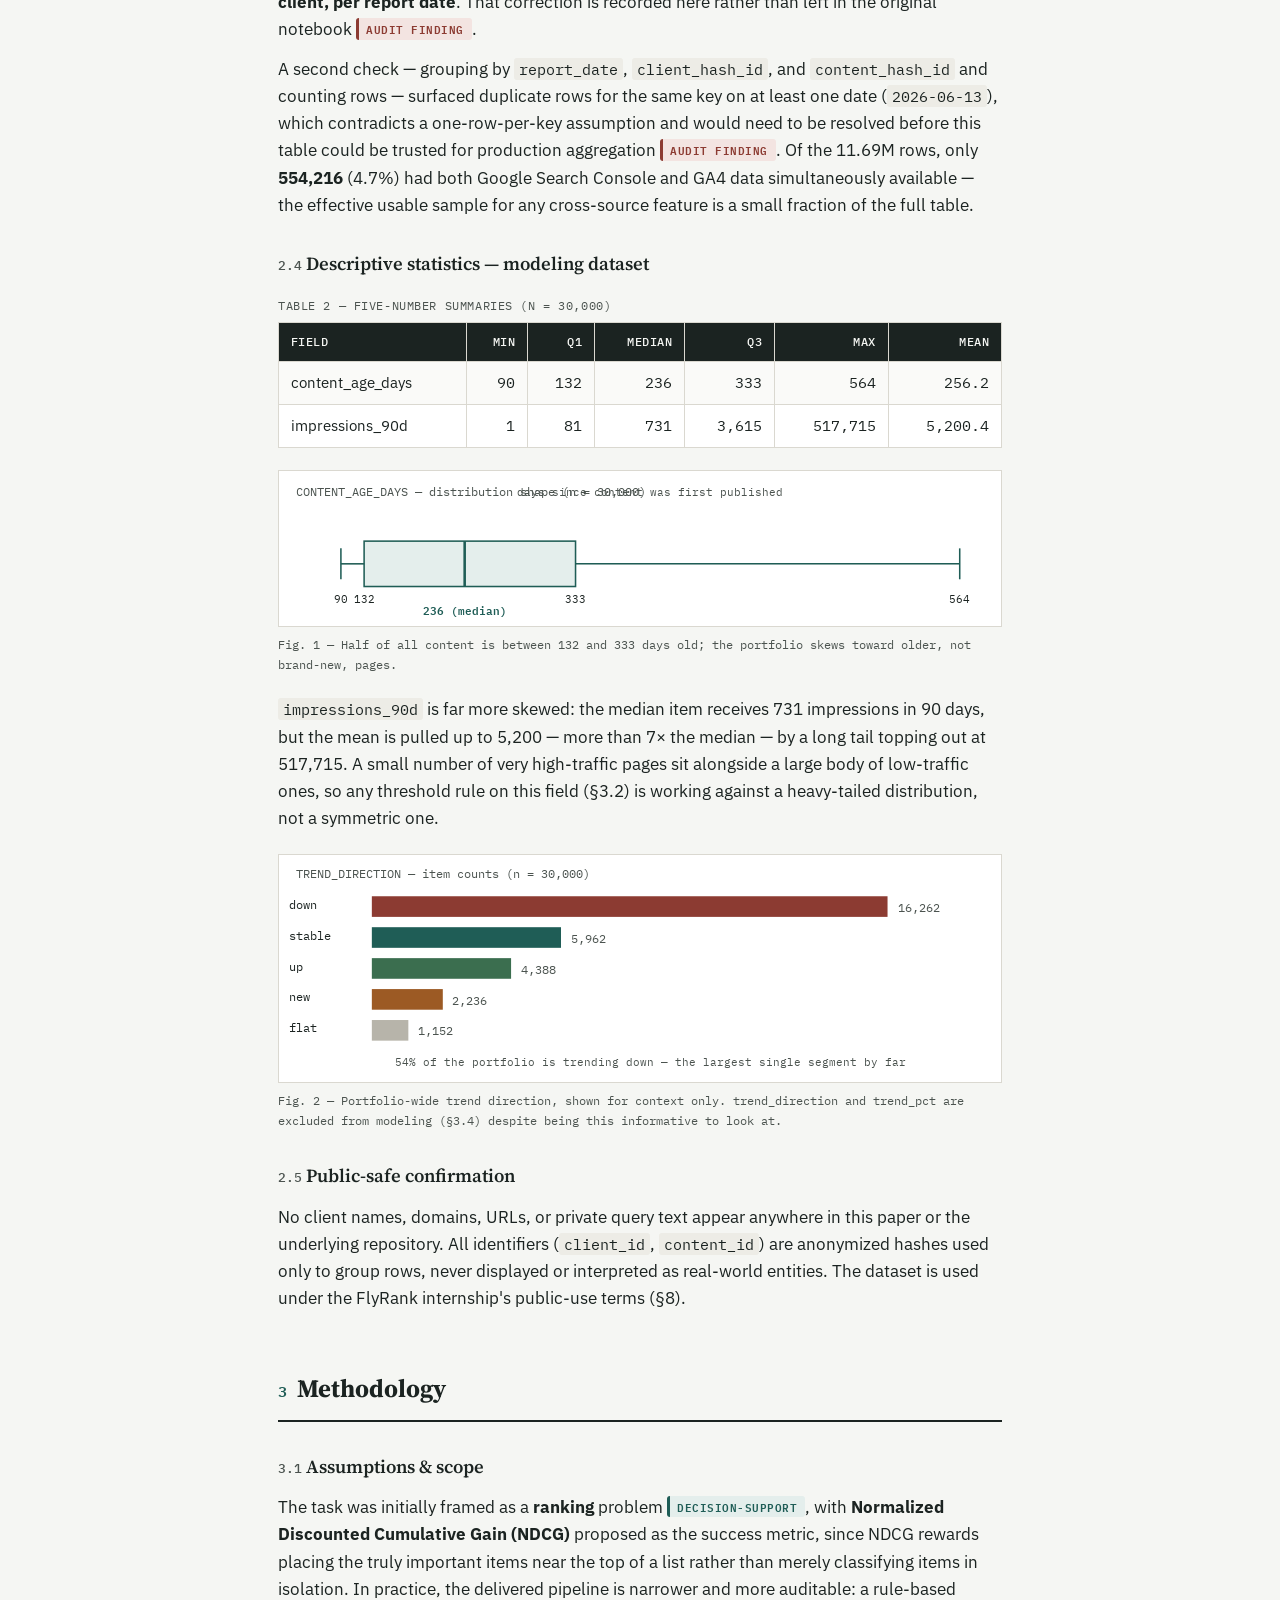
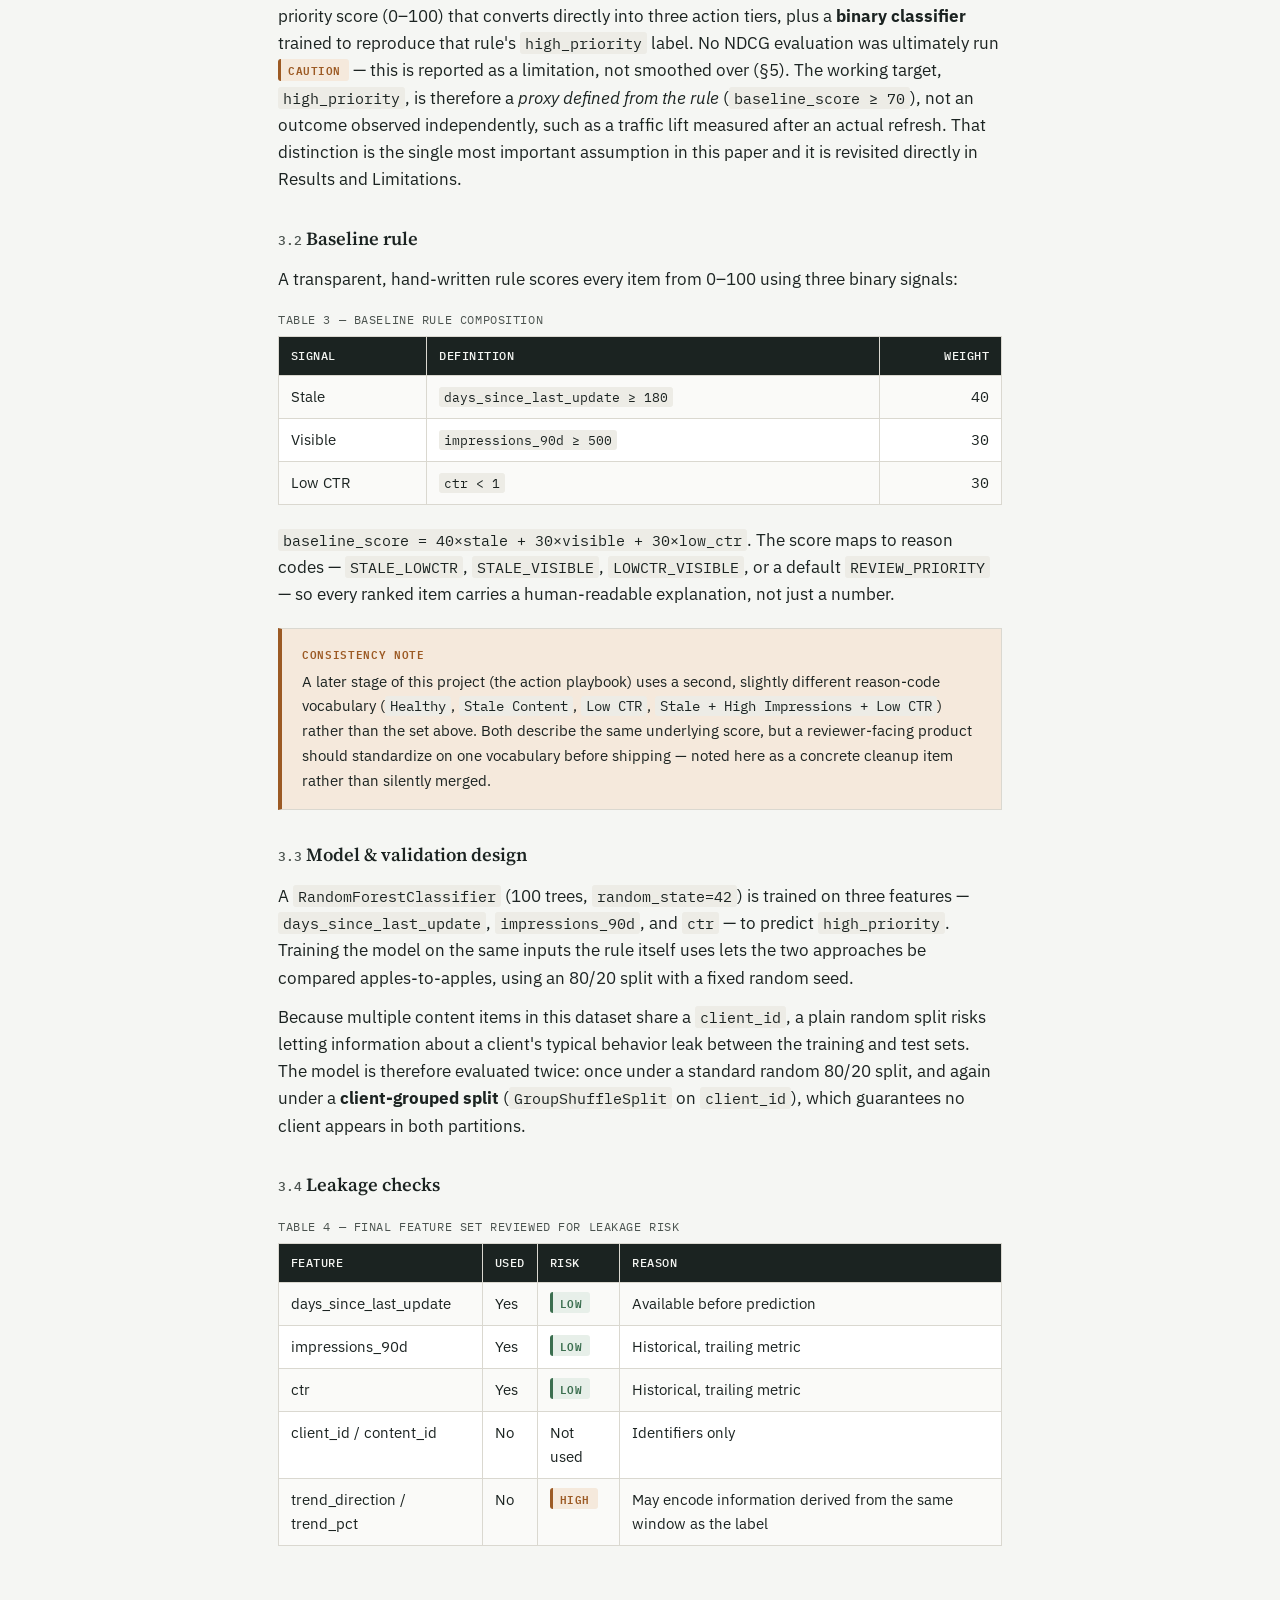
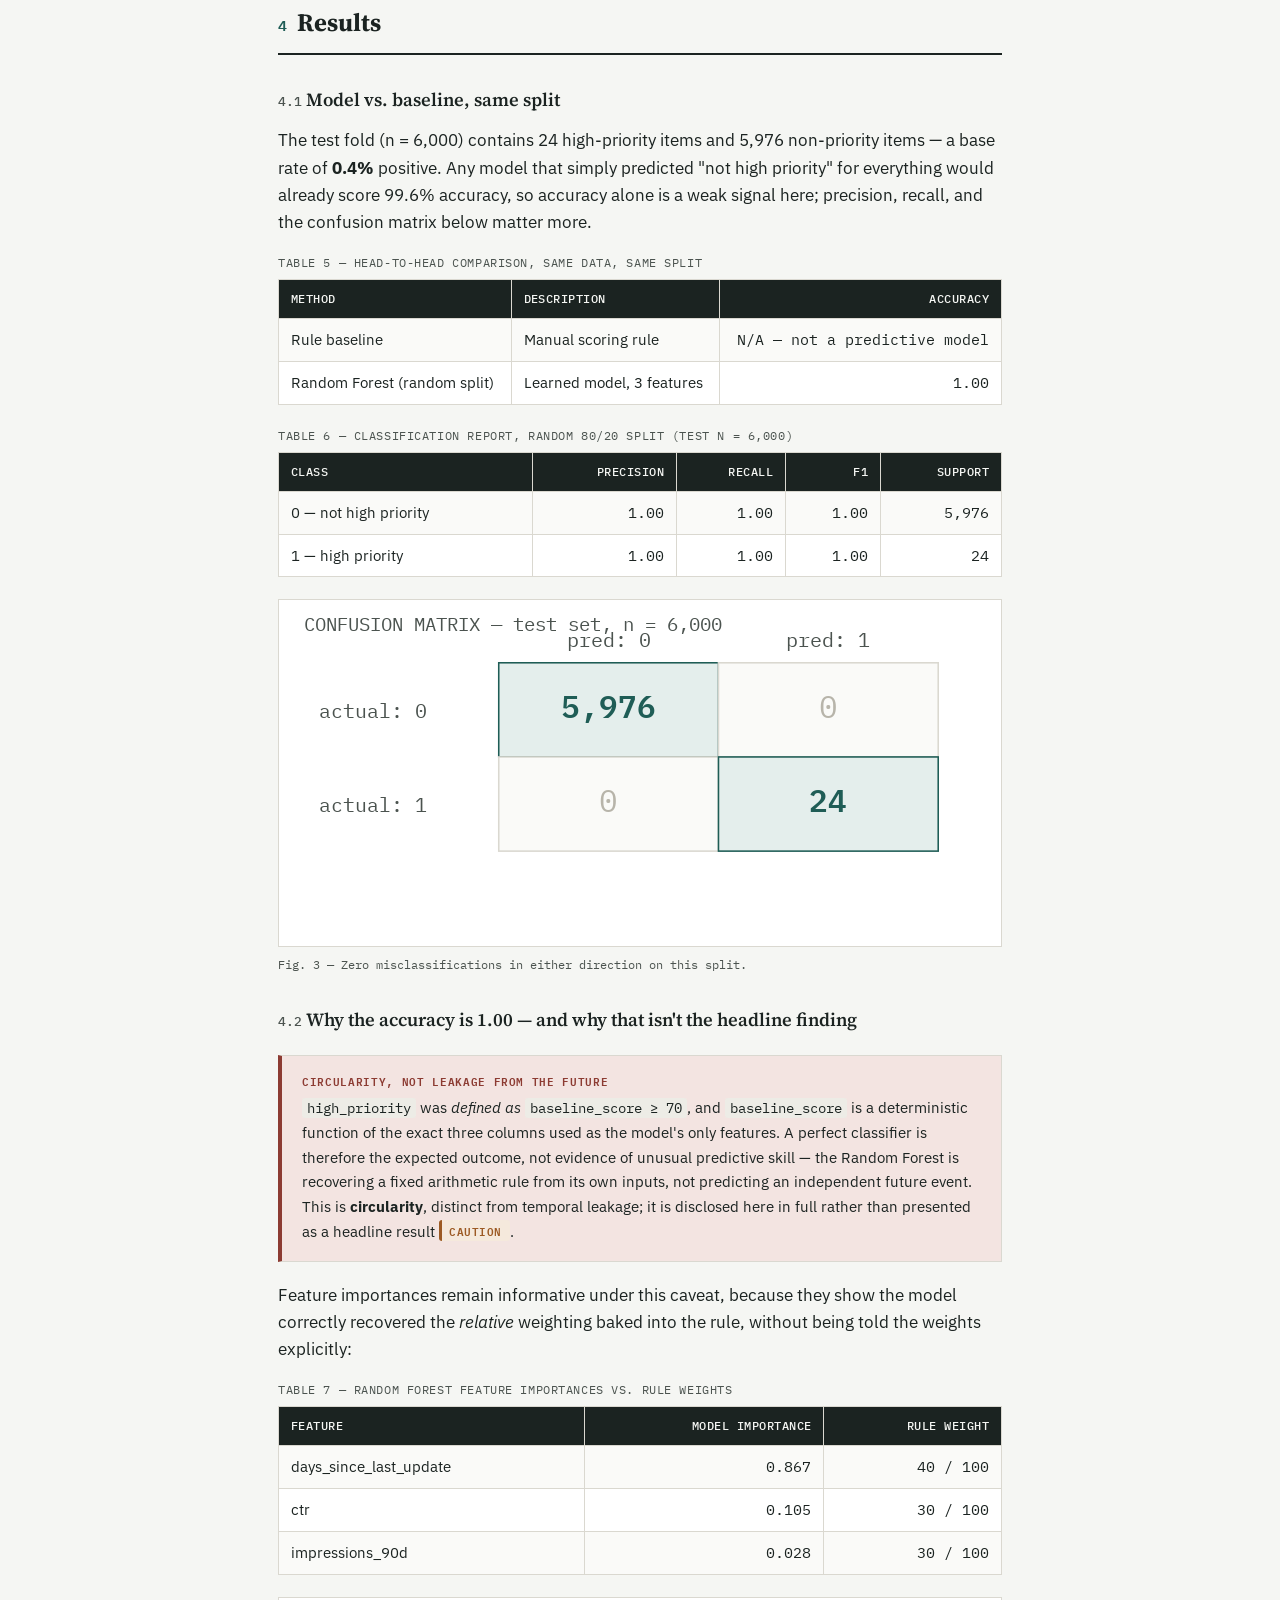
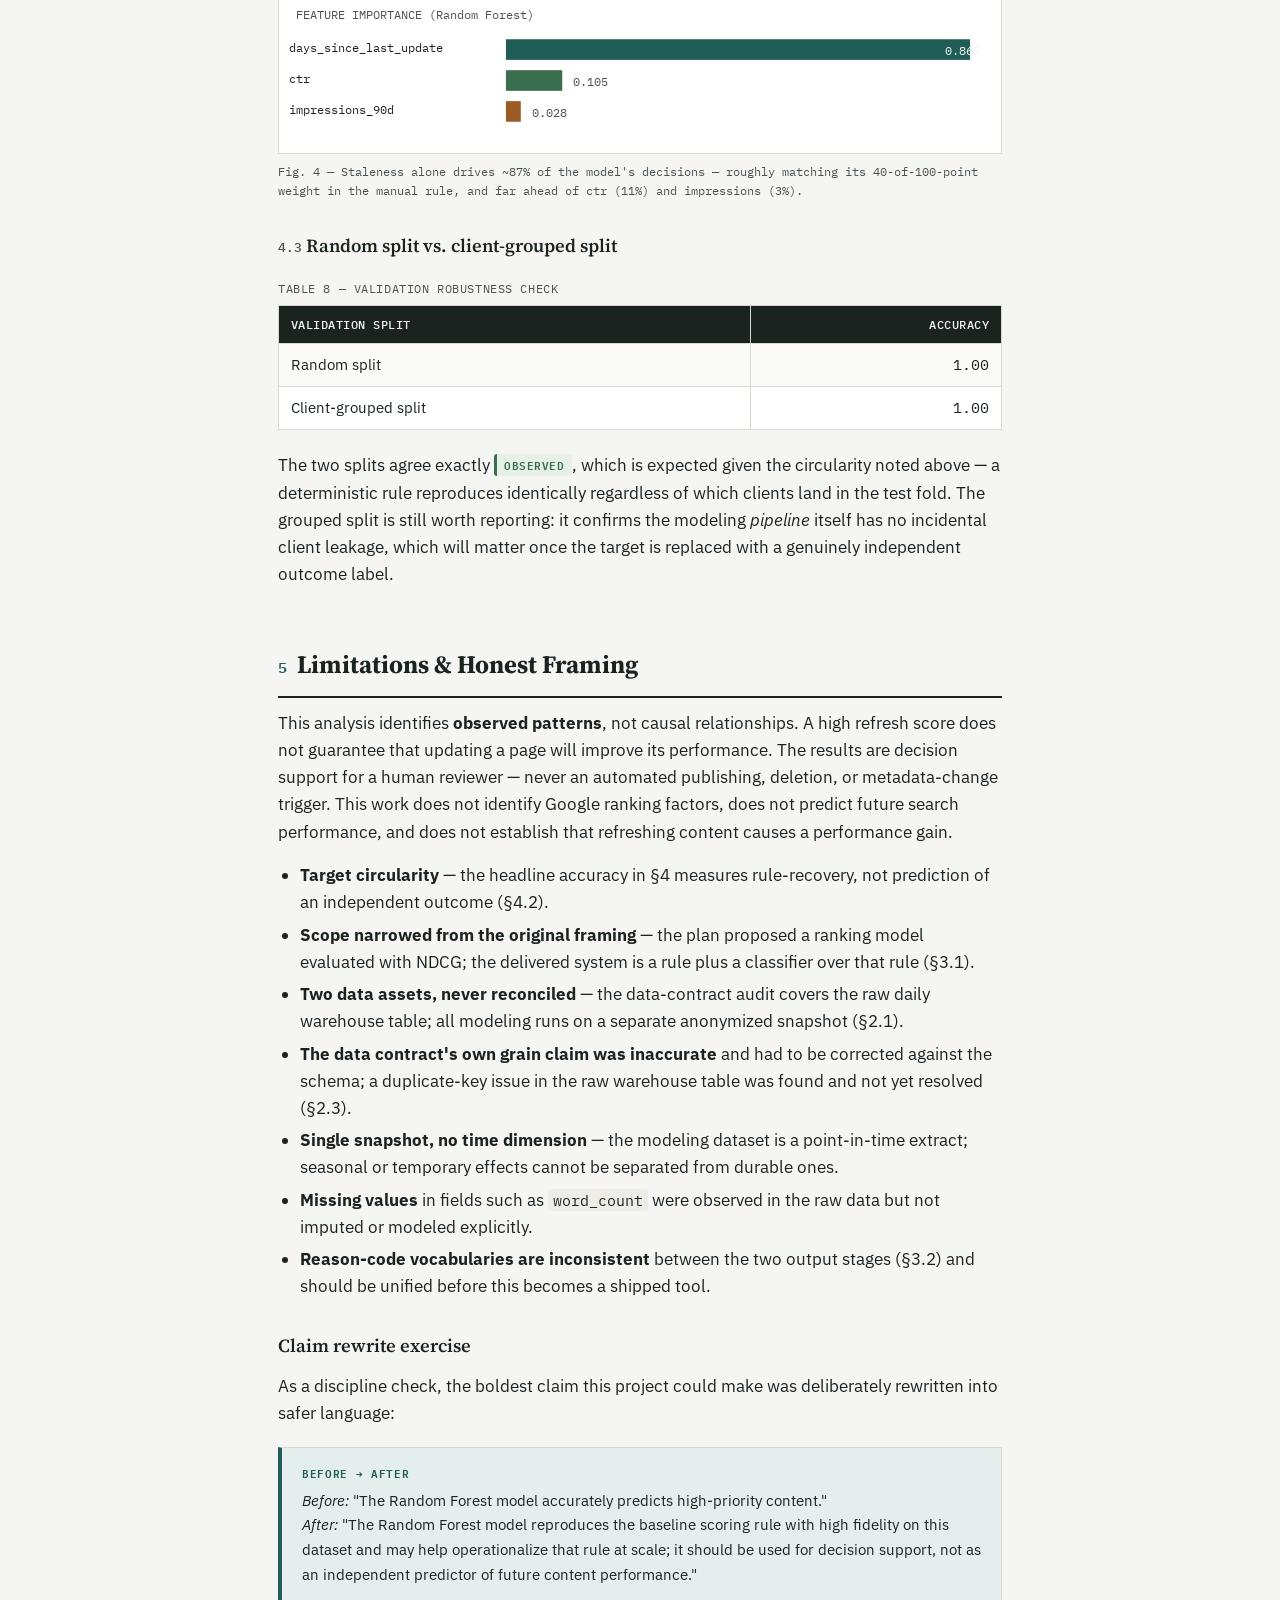
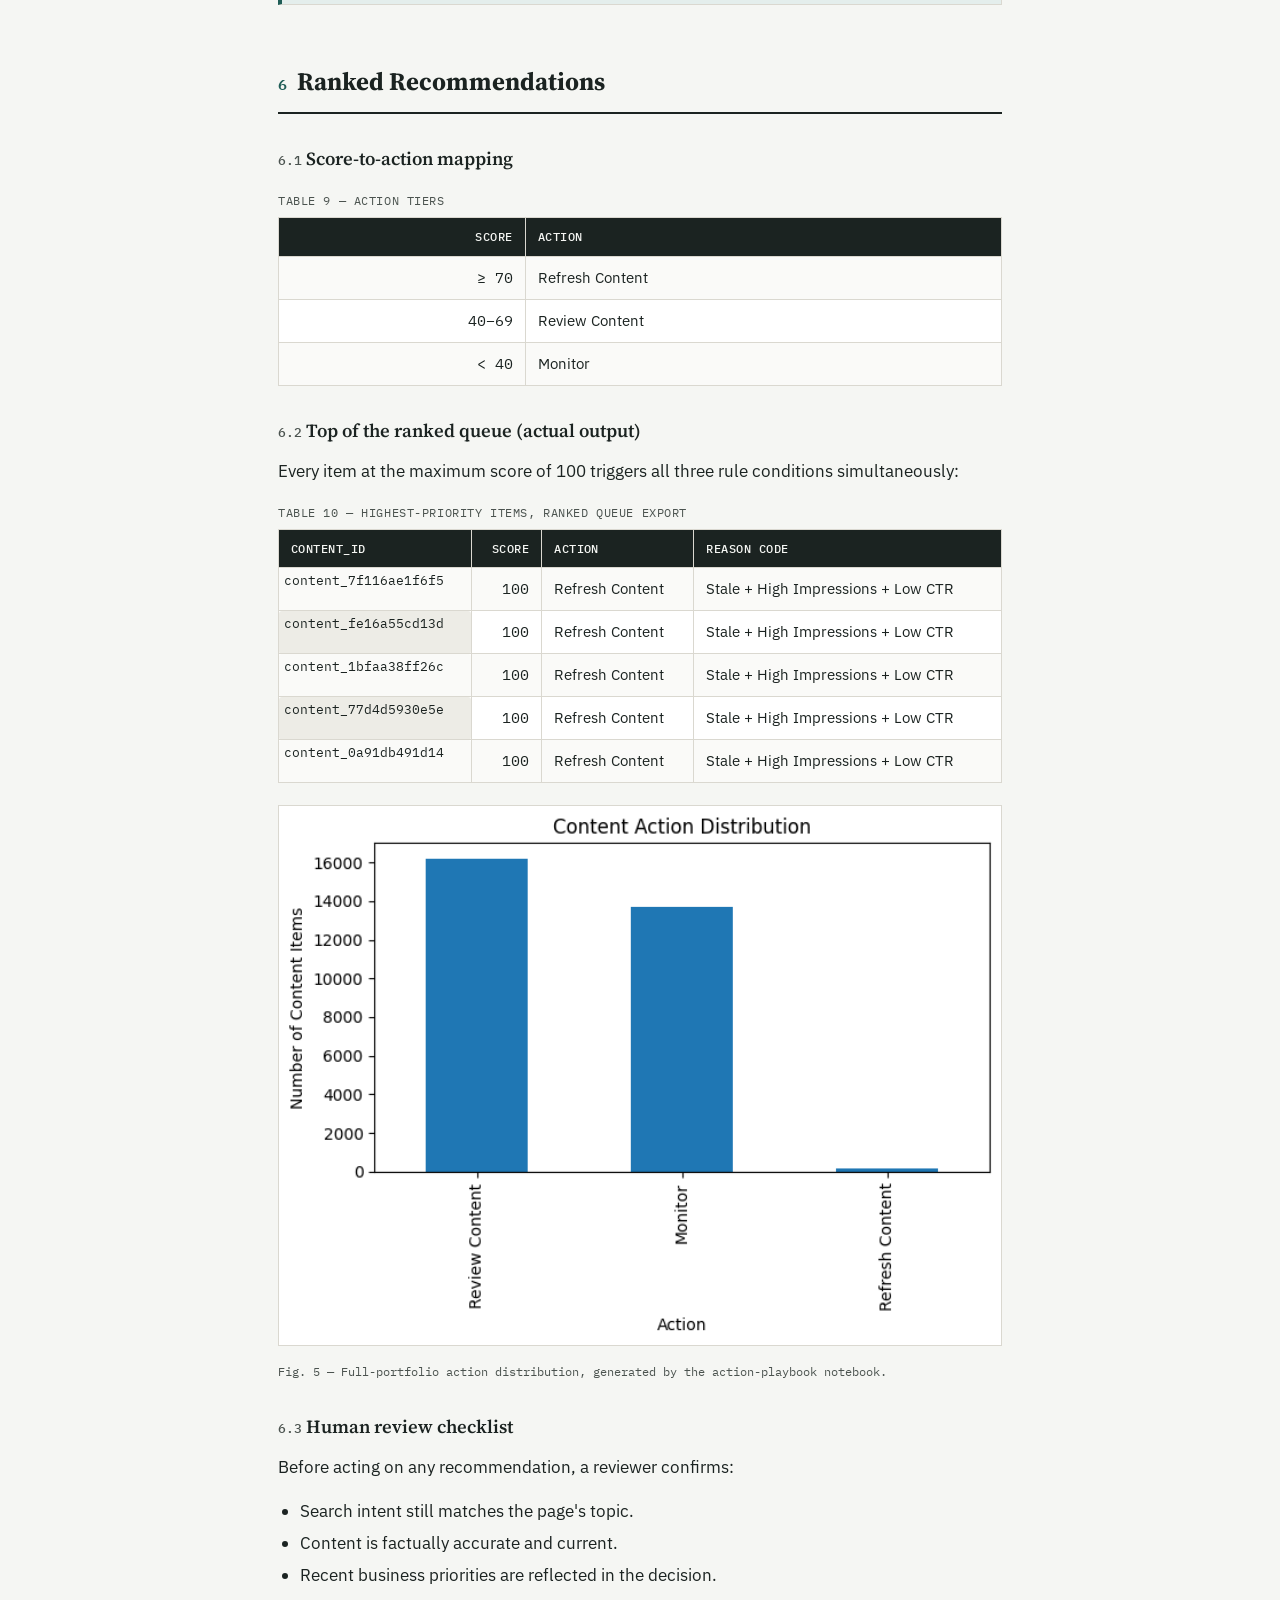
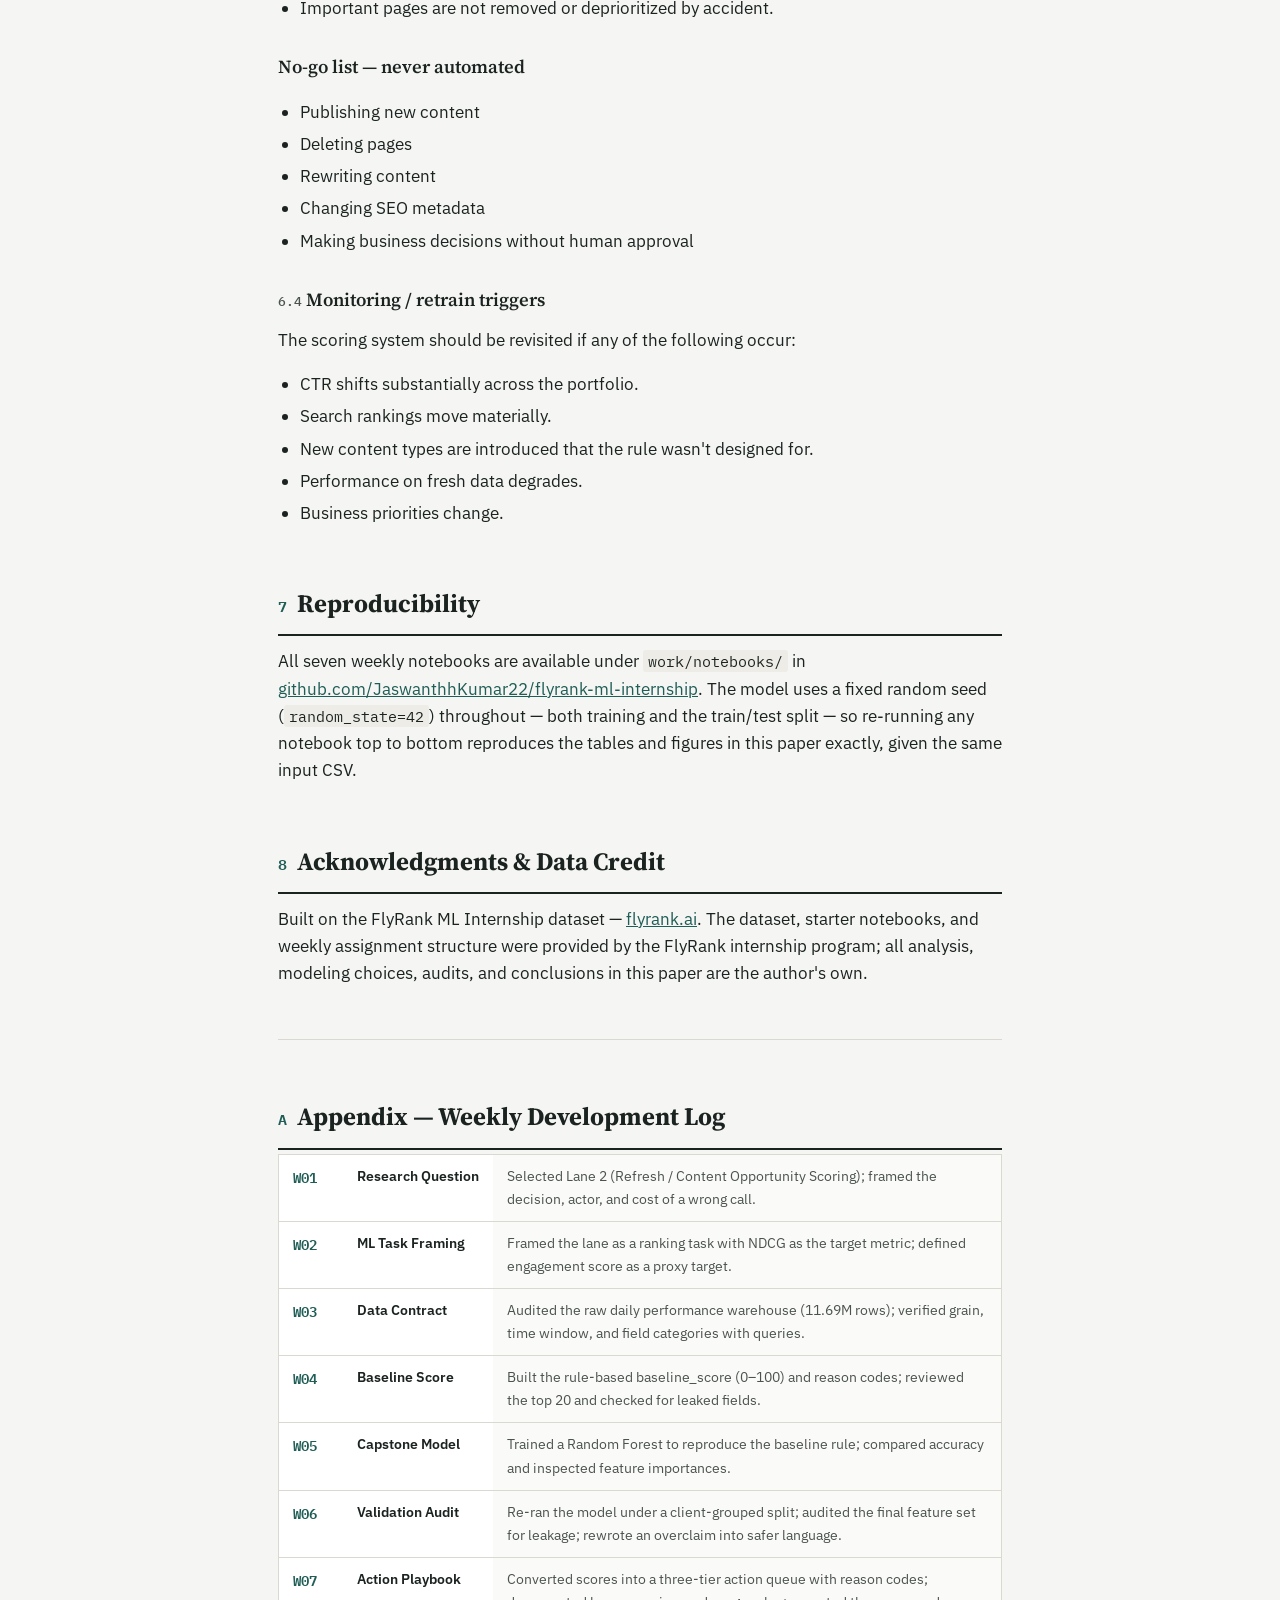
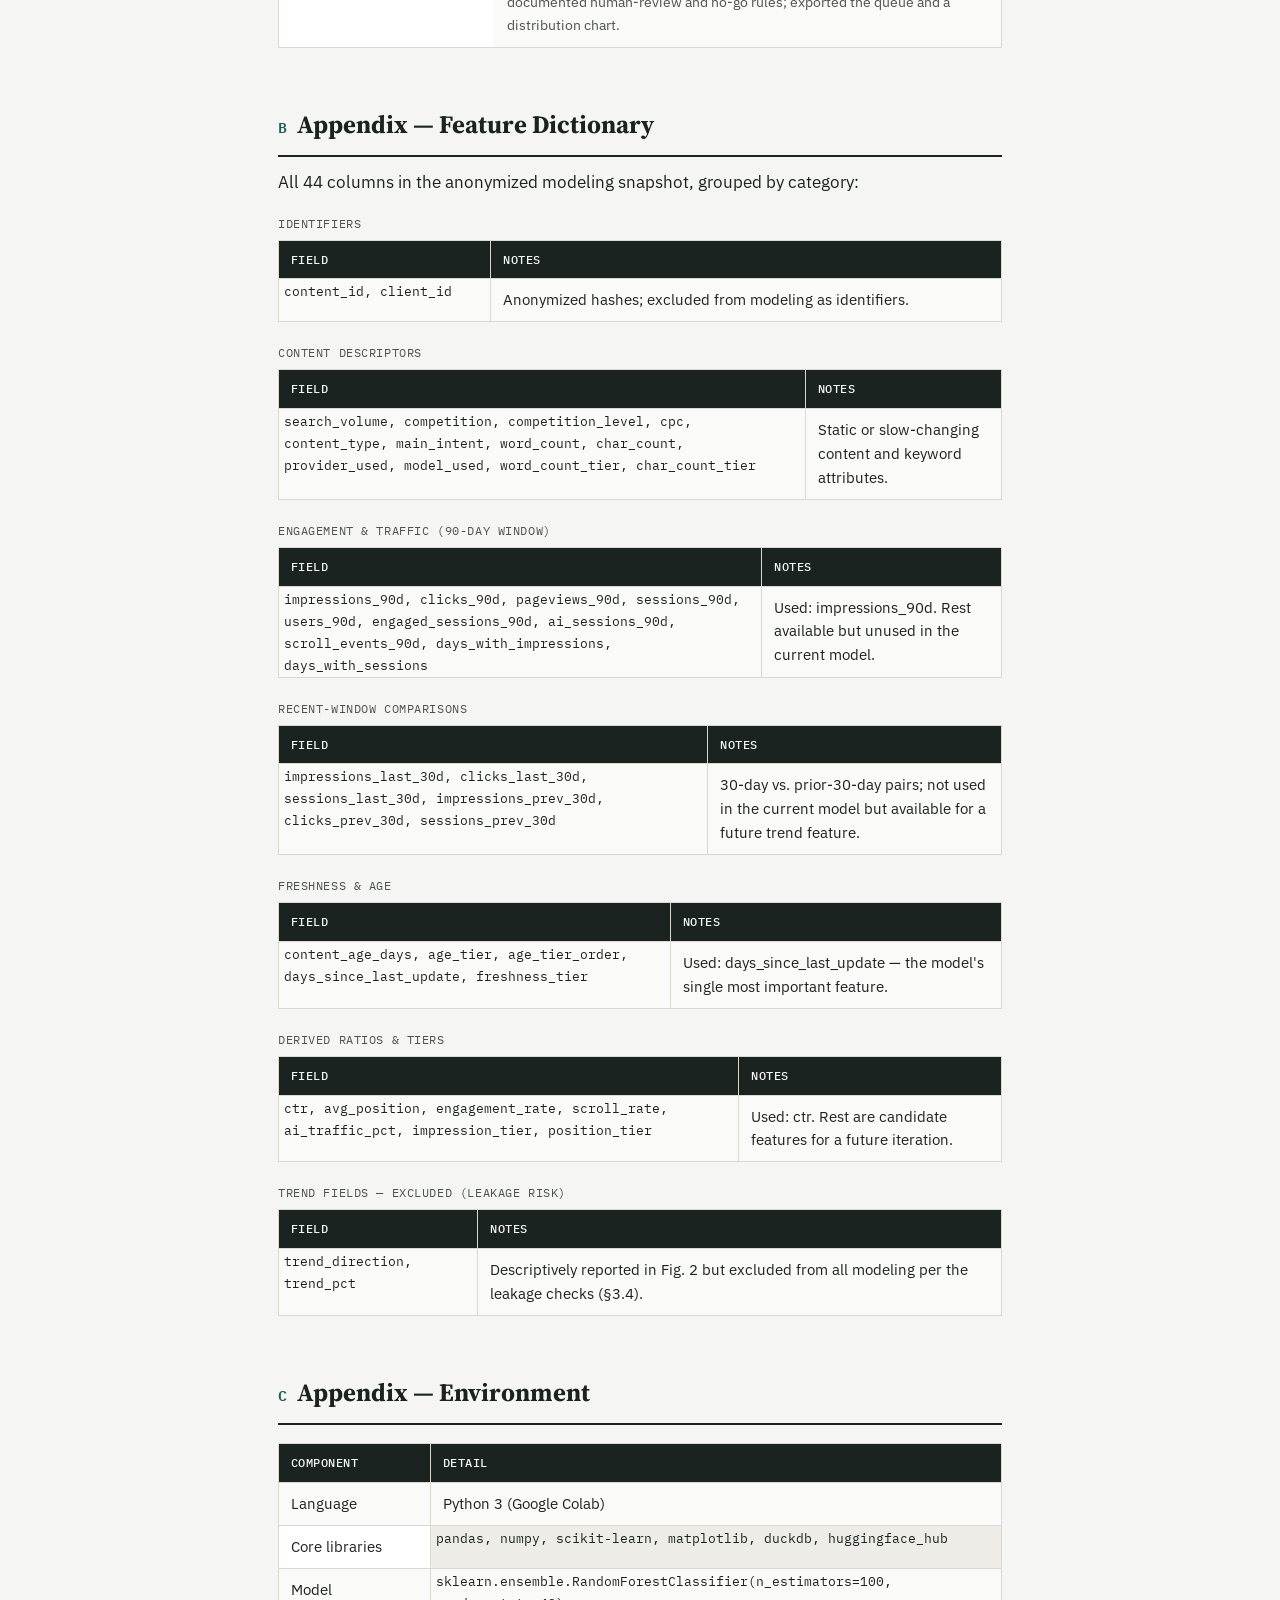
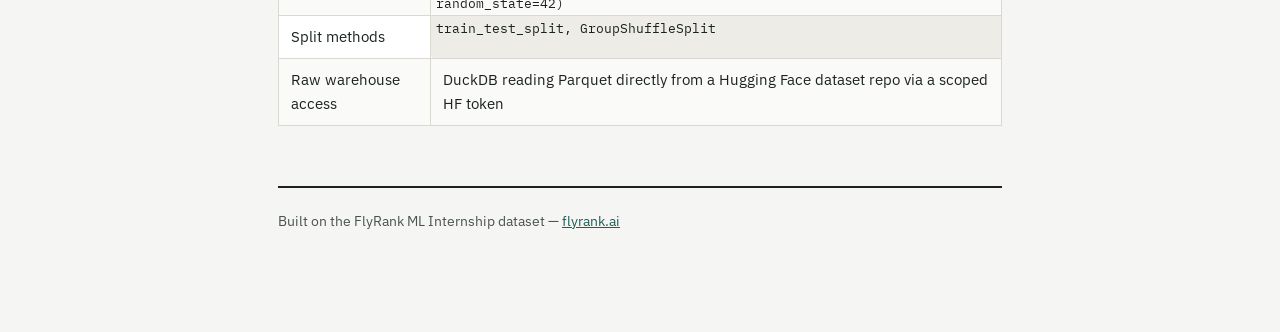
==== commit 3e60cd7b: "Fix author name formatting in index.html" ====
--- a/index.html
+++ b/index.html
@@ -93,7 +93,7 @@
   <p class="subtitle">A ranking-based decision-support system for prioritizing editorial review across a 30,000-item content portfolio</p>
 
   <div class="meta-row">
-    <span>Author: <b>[Pandiri Jaswanth Kumar]</b></span>
+    <span>Author: <b>Pandiri Jaswanth Kumar</b></span>
     <span>Program: <b>FlyRank ML Internship</b></span>
     <span>Date: <b>July 2026</b></span>
     <span>Repo: <b><a href="https://github.com/JaswanthhKumar22/flyrank-ml-internship">flyrank-ml-internship</a></b></span>
